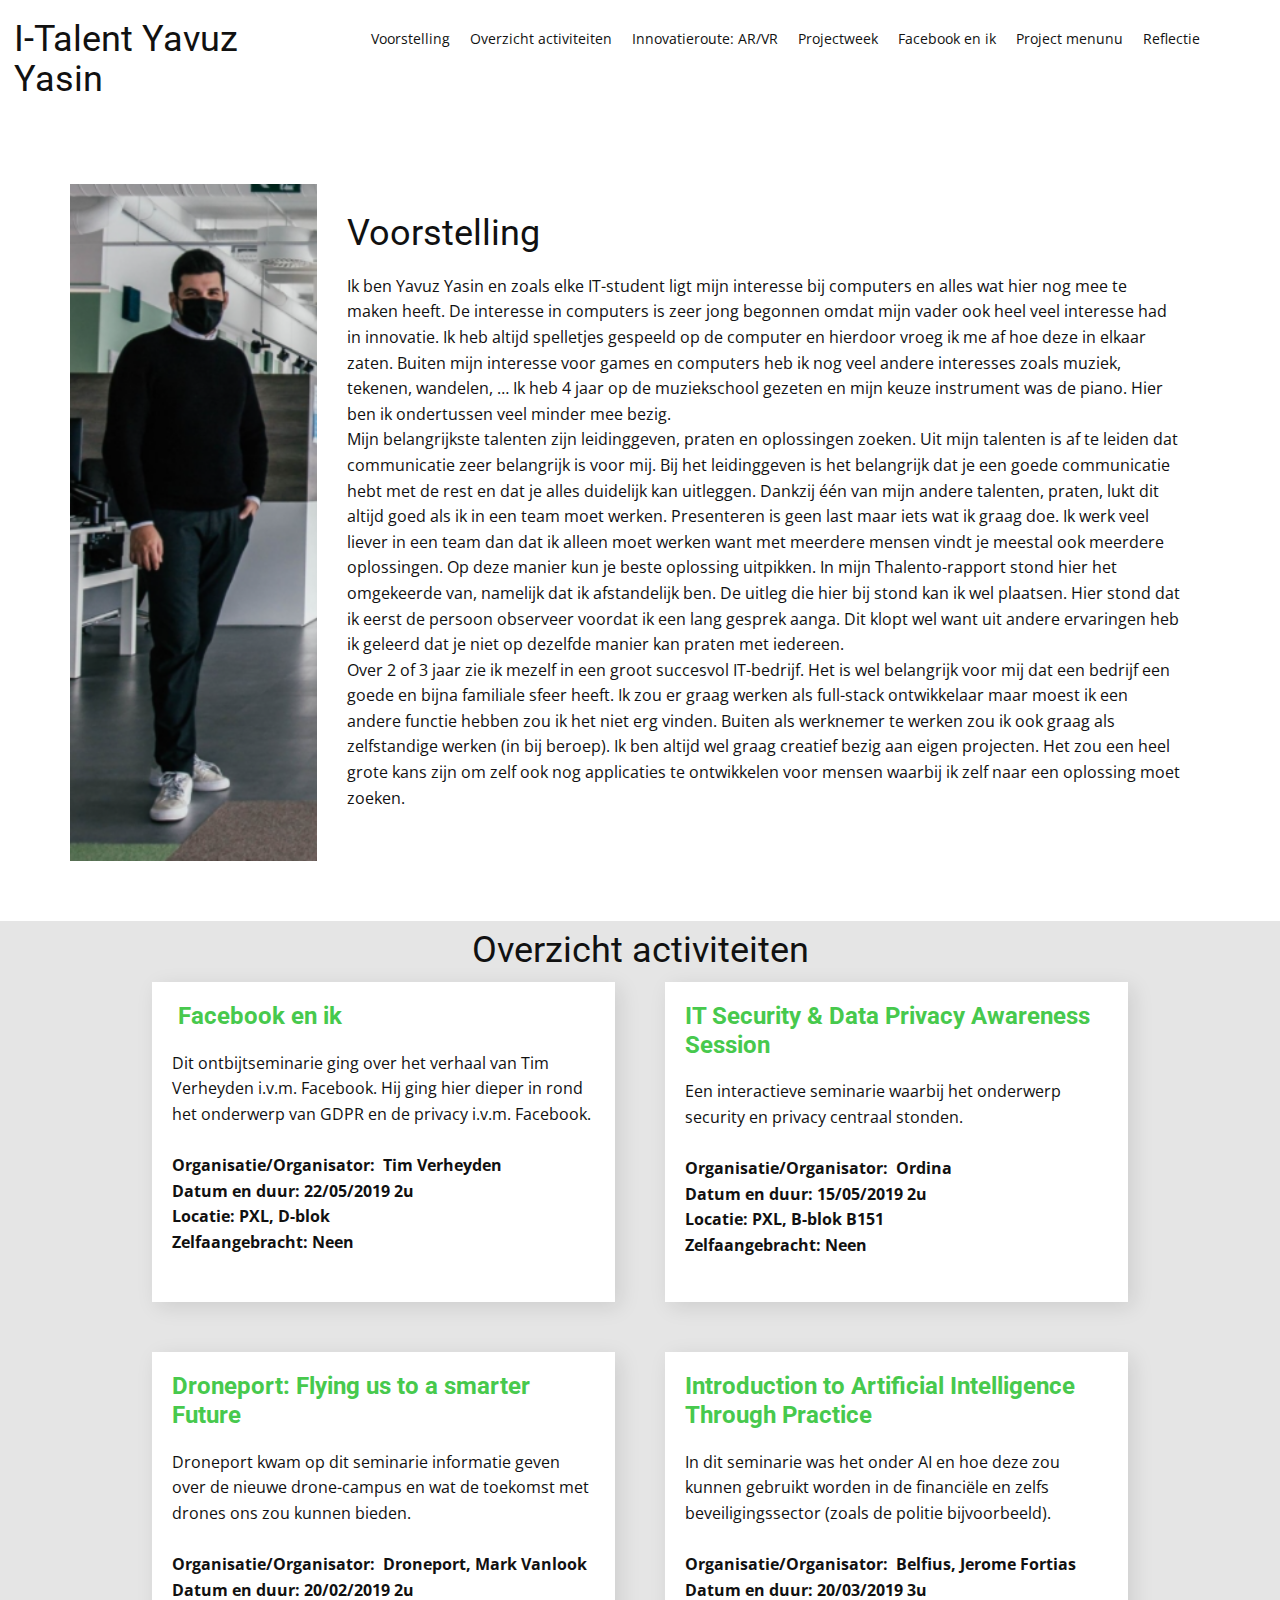
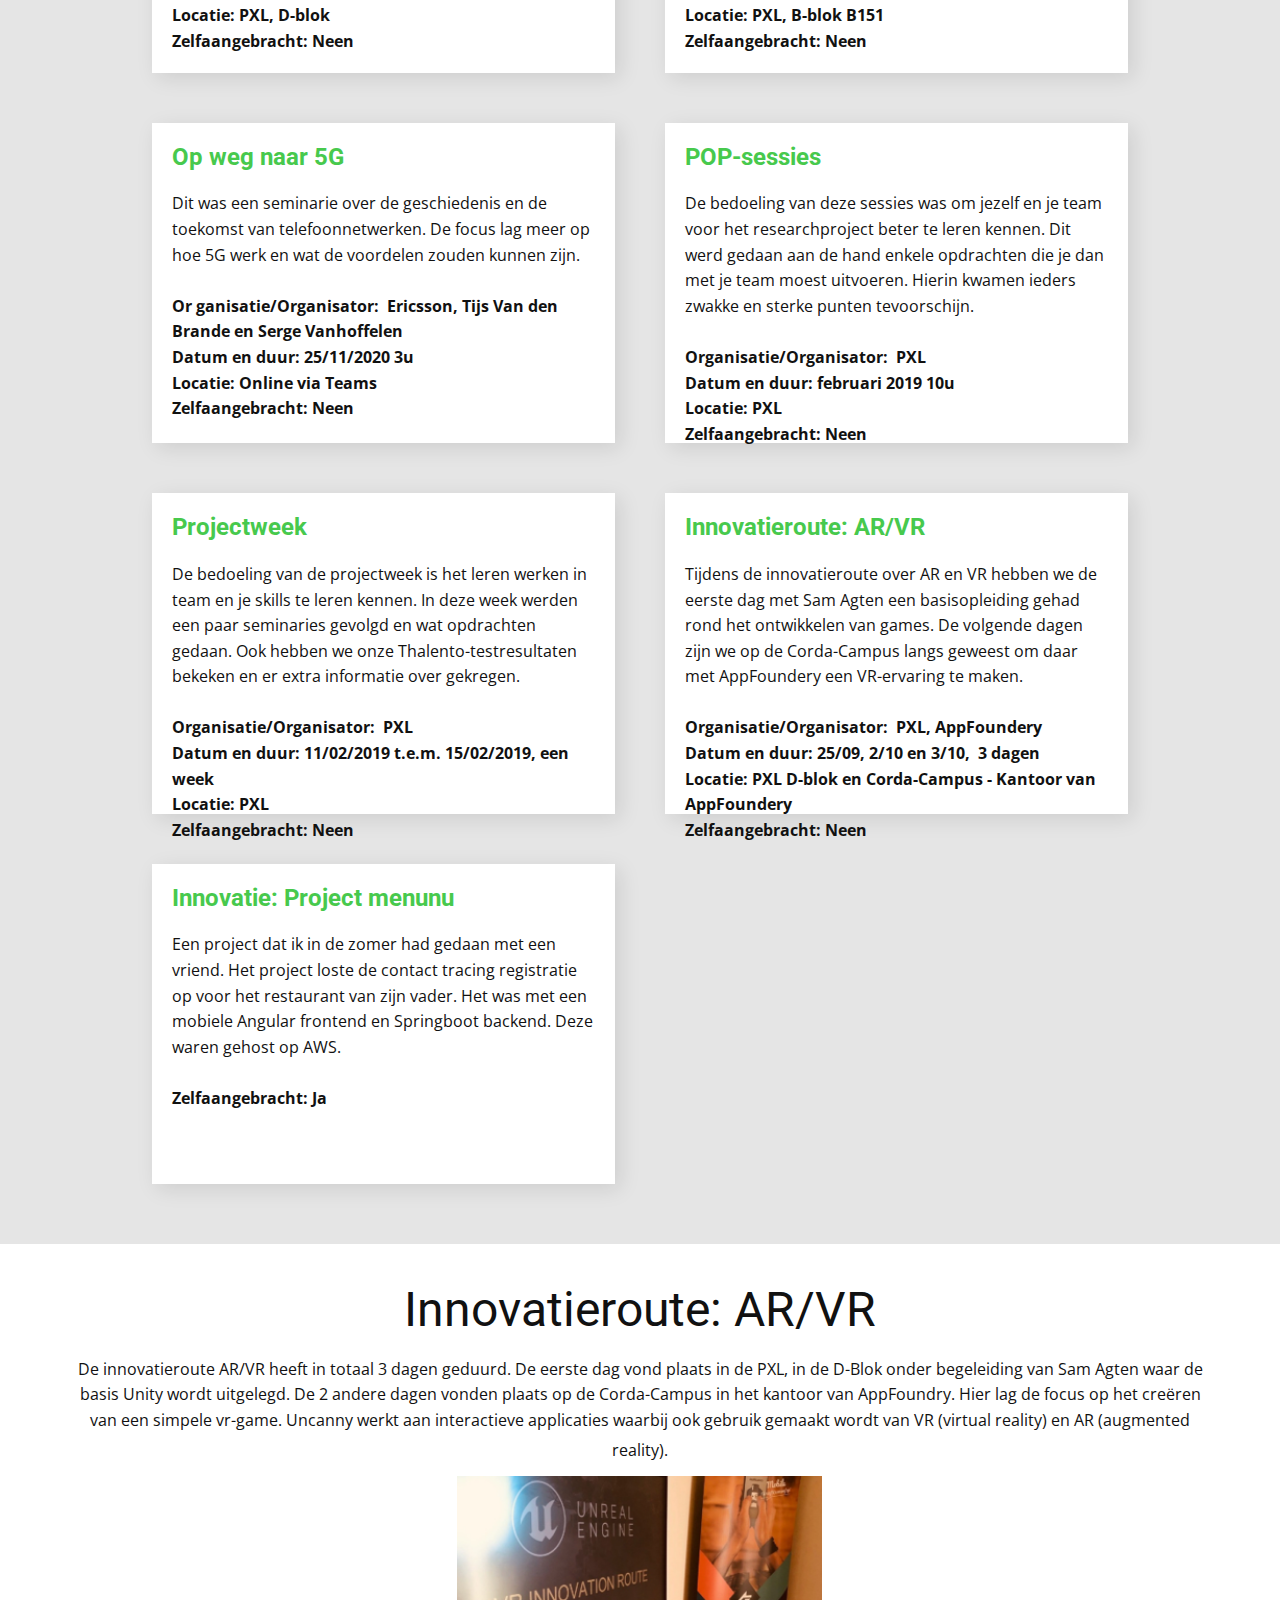
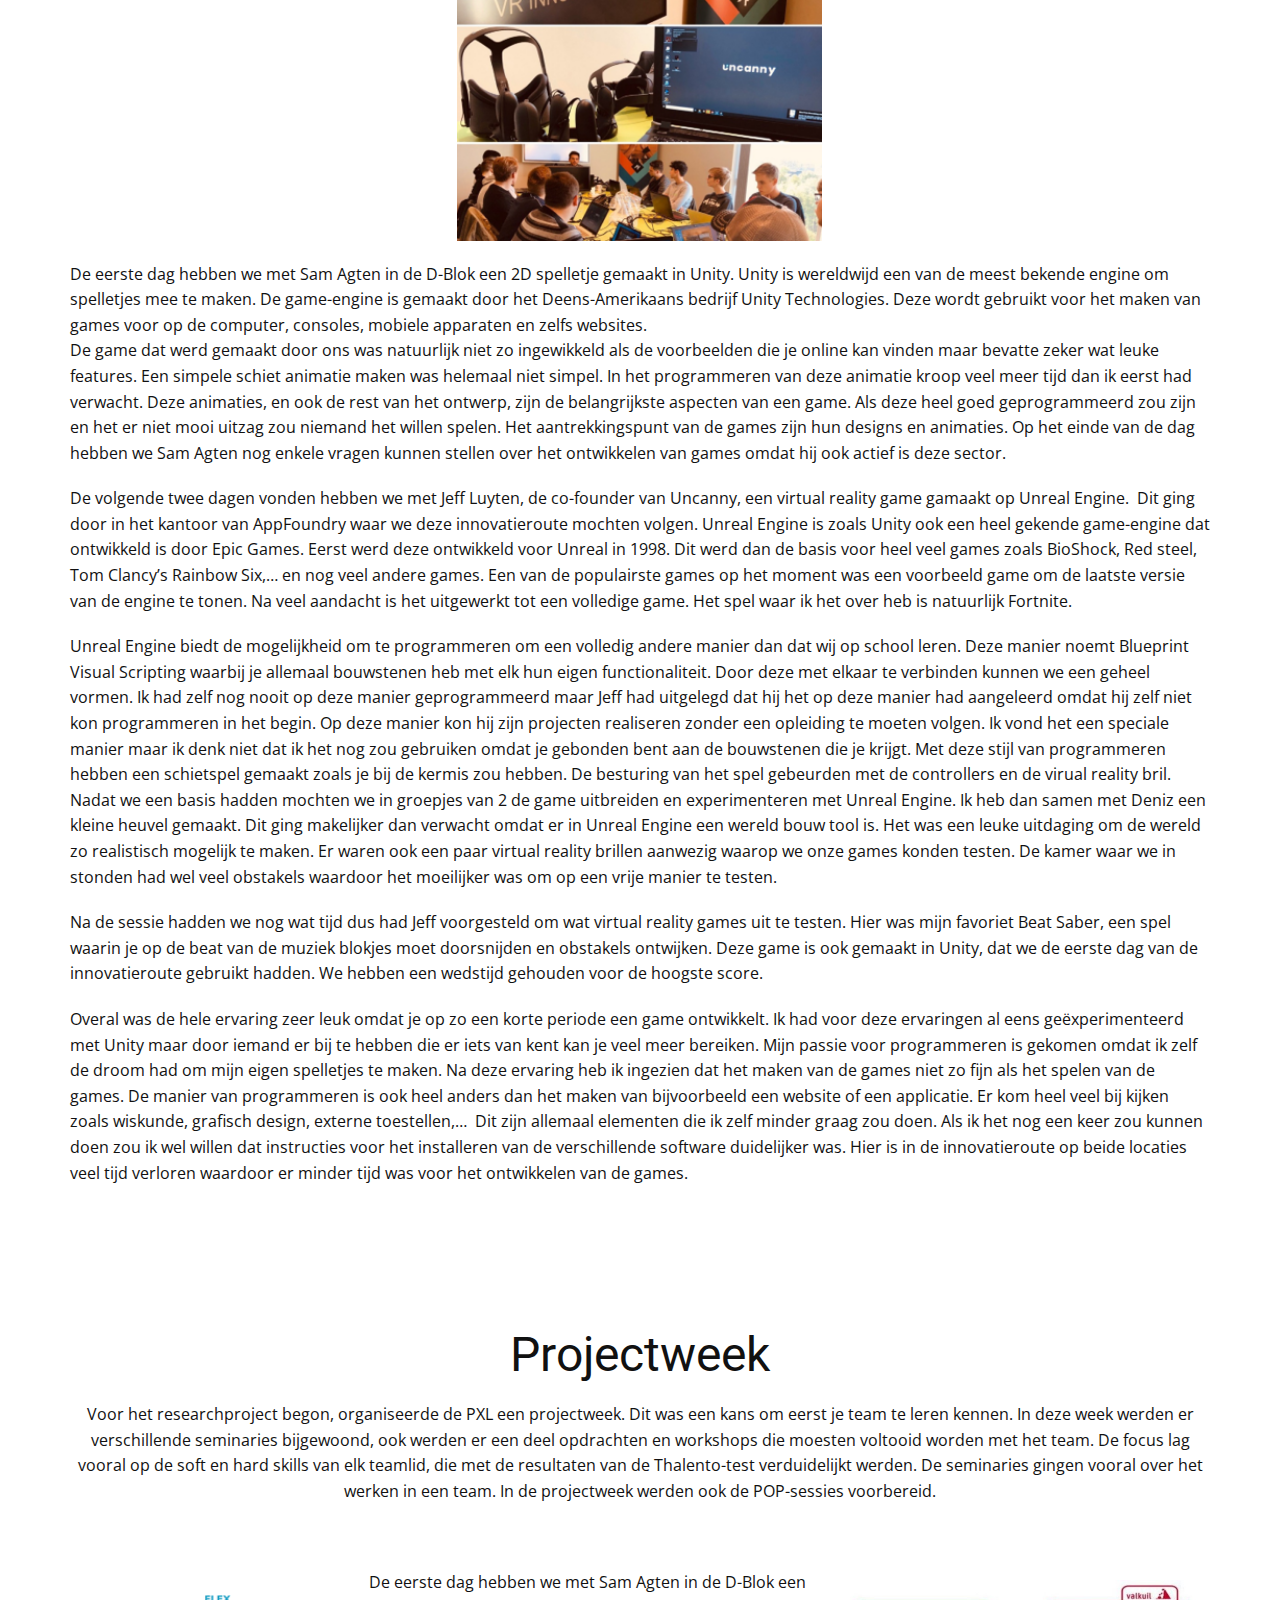
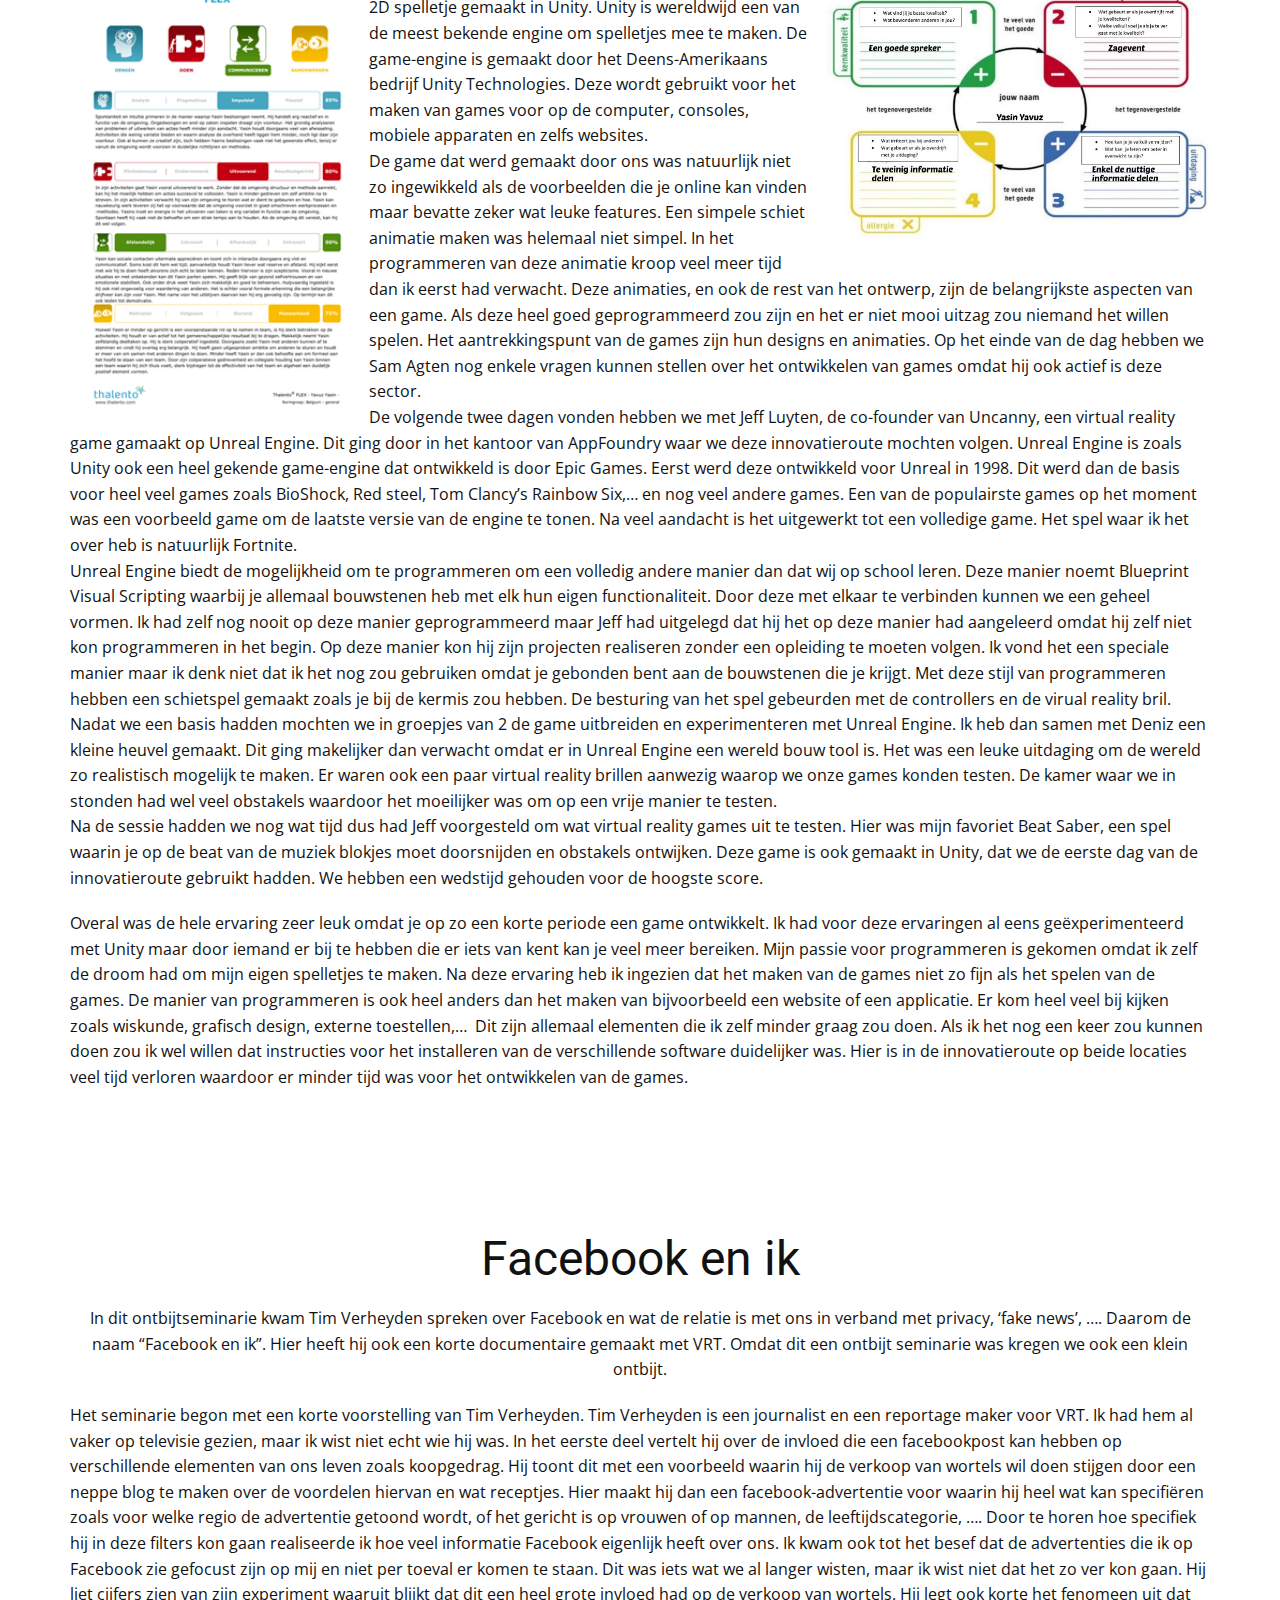
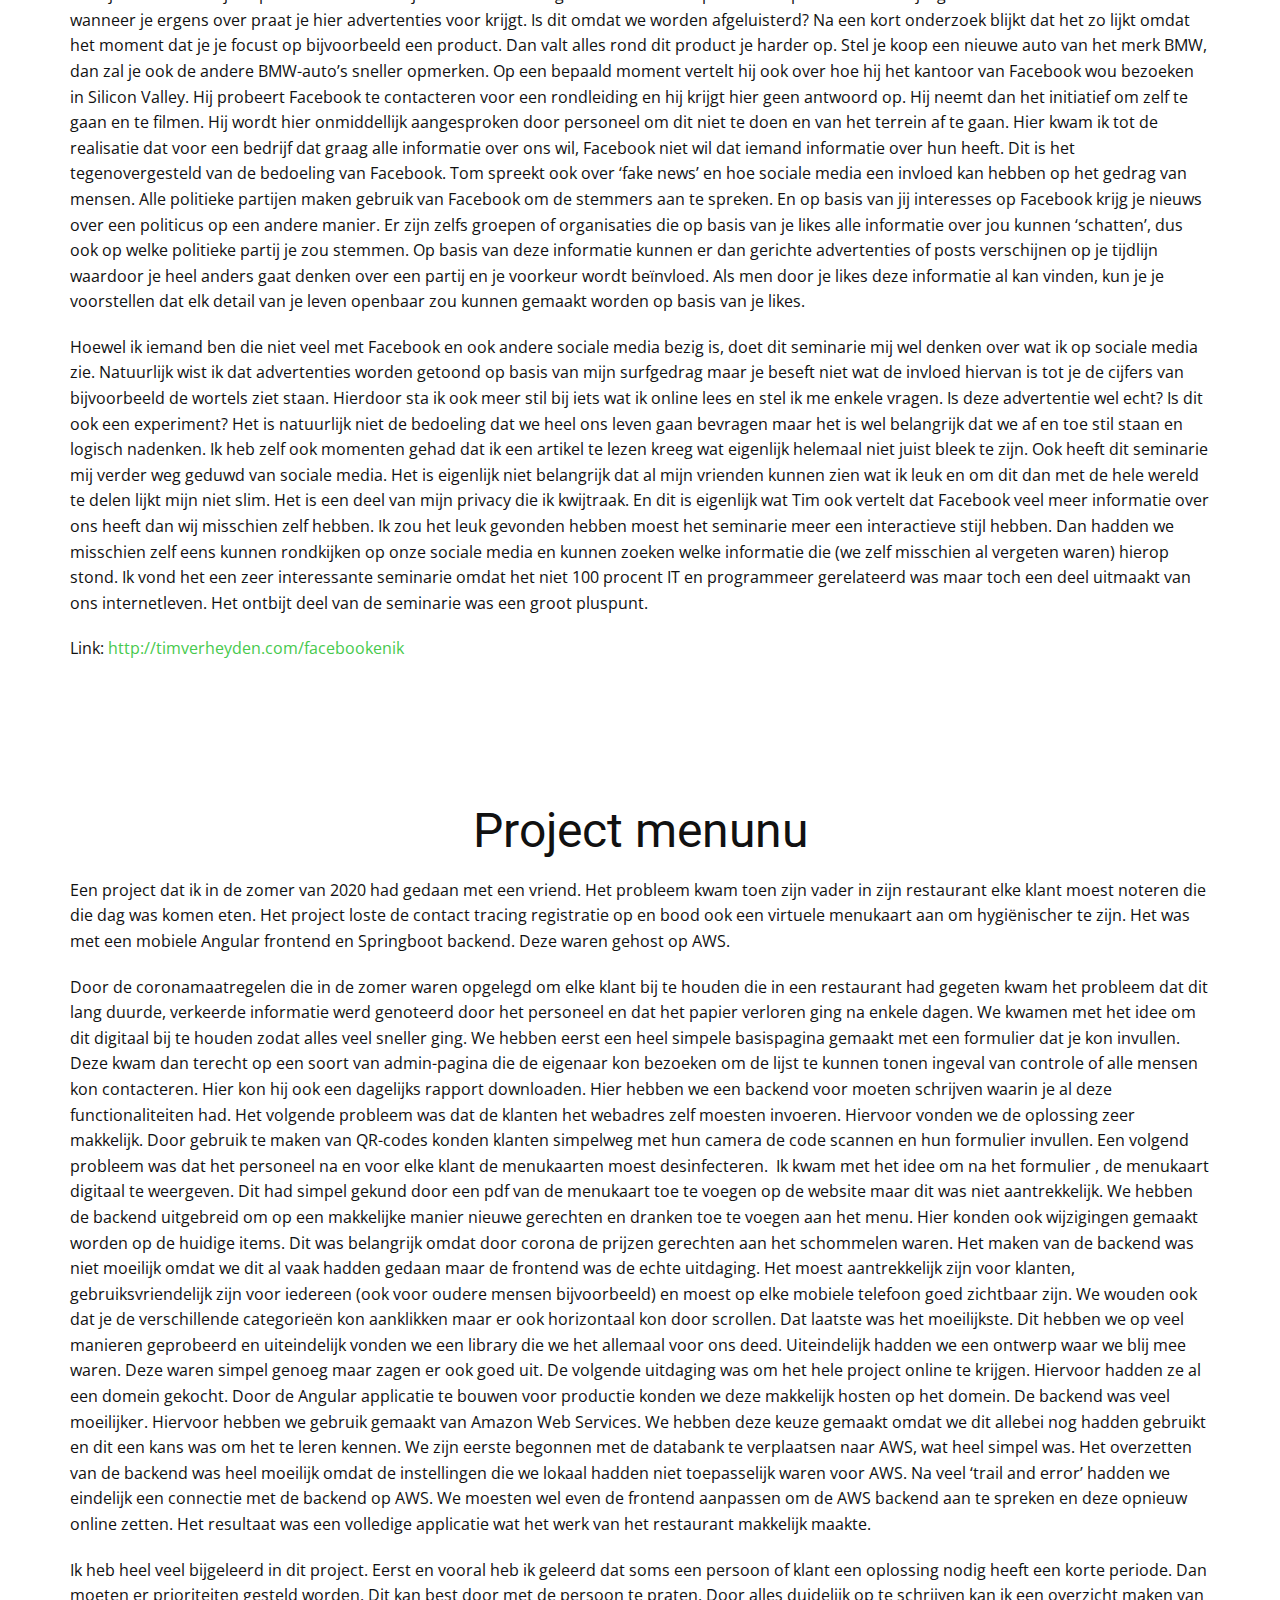
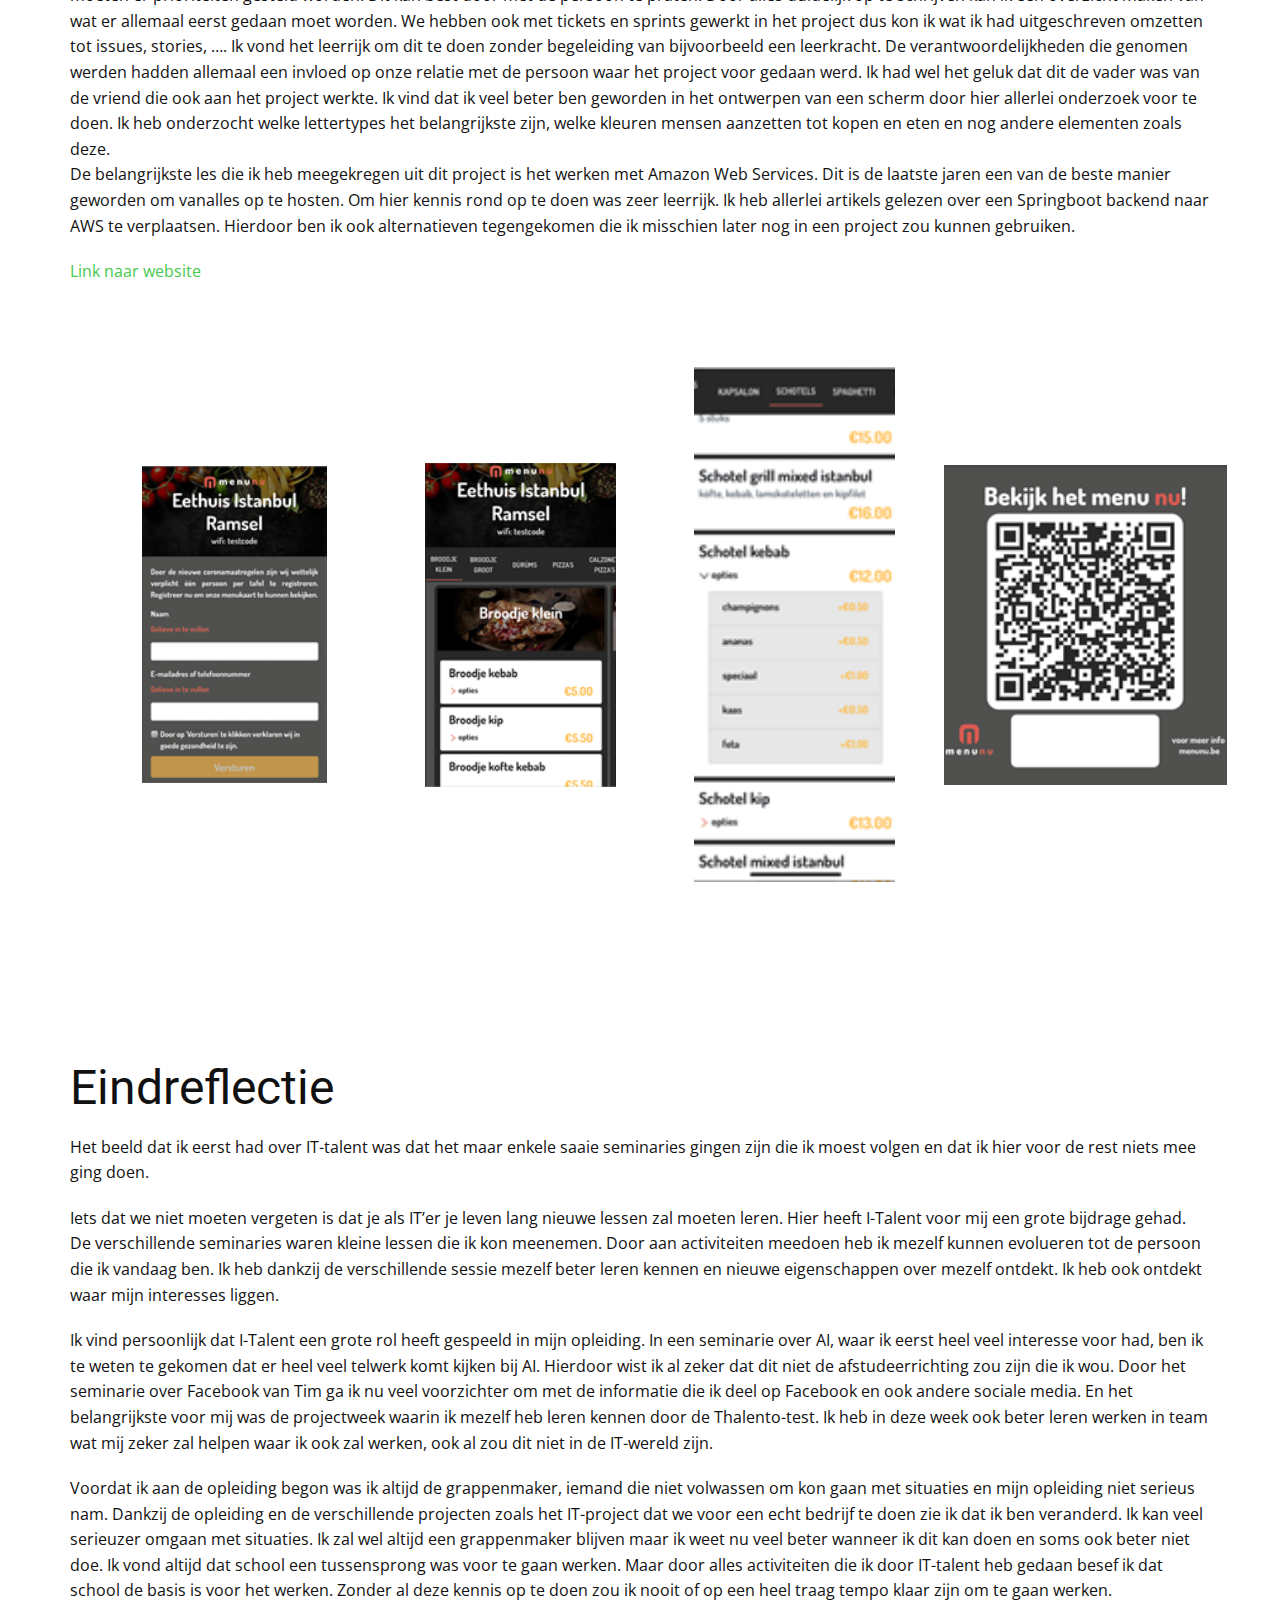
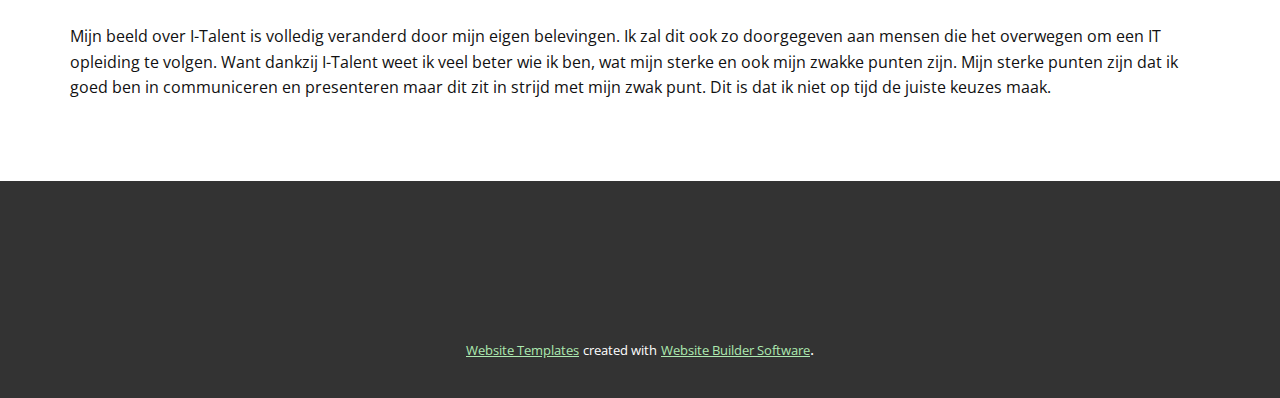
==== Thuis.html @ be305197 "Project transfer" ====
<!DOCTYPE html>
<html style="font-size: 16px;">
  <head>
    <meta name="viewport" content="width=device-width, initial-scale=1.0">
    <meta charset="utf-8">
    <meta name="keywords" content="Voorstelling">
    <meta name="description" content="">
    <meta name="page_type" content="np-template-header-footer-from-plugin">
    <title>Thuis</title>
    <link rel="stylesheet" href="nicepage.css" media="screen">
<link rel="stylesheet" href="Thuis.css" media="screen">
    <script class="u-script" type="text/javascript" src="jquery.js" defer=""></script>
    <script class="u-script" type="text/javascript" src="nicepage.js" defer=""></script>
    <meta name="generator" content="Nicepage 3.13.2, nicepage.com">
    <link id="u-theme-google-font" rel="stylesheet" href="https://fonts.googleapis.com/css?family=Roboto:100,100i,300,300i,400,400i,500,500i,700,700i,900,900i|Open+Sans:300,300i,400,400i,600,600i,700,700i,800,800i">
    
    
    
    
    
    
    
    
    <script type="application/ld+json">{
		"@context": "http://schema.org",
		"@type": "Organization",
		"name": "",
		"url": "index.html"
}</script>
    <meta property="og:title" content="Thuis">
    <meta property="og:type" content="website">
    <meta name="theme-color" content="#47c94d">
    <link rel="canonical" href="index.html">
    <meta property="og:url" content="index.html">
  </head>
  <body class="u-body"><header class="u-clearfix u-header u-header" id="sec-ce6e"><div class="u-clearfix u-sheet u-sheet-1">
        <nav class="u-menu u-menu-dropdown u-offcanvas u-menu-1">
          <div class="menu-collapse" style="font-size: 0.875rem; letter-spacing: 0px;">
            <a class="u-button-style u-custom-left-right-menu-spacing u-custom-padding-bottom u-custom-top-bottom-menu-spacing u-nav-link u-text-active-palette-1-base u-text-hover-palette-2-base" href="#">
              <svg><use xmlns:xlink="http://www.w3.org/1999/xlink" xlink:href="#menu-hamburger"></use></svg>
              <svg version="1.1" xmlns="http://www.w3.org/2000/svg" xmlns:xlink="http://www.w3.org/1999/xlink"><defs><symbol id="menu-hamburger" viewBox="0 0 16 16" style="width: 16px; height: 16px;"><rect y="1" width="16" height="2"></rect><rect y="7" width="16" height="2"></rect><rect y="13" width="16" height="2"></rect>
</symbol>
</defs></svg>
            </a>
          </div>
          <div class="u-custom-menu u-nav-container">
            <ul class="u-nav u-unstyled u-nav-1"><li class="u-nav-item"><a class="u-button-style u-nav-link u-text-active-palette-1-base u-text-hover-palette-2-base" href="Thuis.html#sec-dc05" data-page-id="623211131" style="padding: 10px;">Voorstelling</a>
</li><li class="u-nav-item"><a class="u-button-style u-nav-link u-text-active-palette-1-base u-text-hover-palette-2-base" href="Thuis.html#sec-6ef4" data-page-id="623211131" style="padding: 10px;">Overzicht activiteiten</a>
</li><li class="u-nav-item"><a class="u-button-style u-nav-link u-text-active-palette-1-base u-text-hover-palette-2-base" href="Thuis.html#sec-23d0" data-page-id="623211131" style="padding: 10px;">Innovatieroute: AR/VR</a>
</li><li class="u-nav-item"><a class="u-button-style u-nav-link u-text-active-palette-1-base u-text-hover-palette-2-base" href="Thuis.html#sec-419a" data-page-id="623211131" style="padding: 10px;">Projectweek</a>
</li><li class="u-nav-item"><a class="u-button-style u-nav-link u-text-active-palette-1-base u-text-hover-palette-2-base" href="Thuis.html#sec-eb71" data-page-id="623211131" style="padding: 10px;">Facebook en ik</a>
</li><li class="u-nav-item"><a class="u-button-style u-nav-link u-text-active-palette-1-base u-text-hover-palette-2-base" href="Thuis.html#sec-b708" data-page-id="623211131" style="padding: 10px;">Project menunu</a>
</li><li class="u-nav-item"><a class="u-button-style u-nav-link u-text-active-palette-1-base u-text-hover-palette-2-base" href="Thuis.html#sec-99ff" data-page-id="623211131" style="padding: 10px;">Reflectie</a>
</li></ul>
          </div>
          <div class="u-custom-menu u-nav-container-collapse">
            <div class="u-black u-container-style u-inner-container-layout u-opacity u-opacity-95 u-sidenav">
              <div class="u-sidenav-overflow">
                <div class="u-menu-close"></div>
                <ul class="u-align-center u-nav u-popupmenu-items u-unstyled u-nav-2"><li class="u-nav-item"><a class="u-button-style u-nav-link" href="Thuis.html#sec-dc05" data-page-id="623211131" style="padding: 10px 20px;">Voorstelling</a>
</li><li class="u-nav-item"><a class="u-button-style u-nav-link" href="Thuis.html#sec-6ef4" data-page-id="623211131" style="padding: 10px 20px;">Overzicht activiteiten</a>
</li><li class="u-nav-item"><a class="u-button-style u-nav-link" href="Thuis.html#sec-23d0" data-page-id="623211131" style="padding: 10px 20px;">Innovatieroute: AR/VR</a>
</li><li class="u-nav-item"><a class="u-button-style u-nav-link" href="Thuis.html#sec-419a" data-page-id="623211131" style="padding: 10px 20px;">Projectweek</a>
</li><li class="u-nav-item"><a class="u-button-style u-nav-link" href="Thuis.html#sec-eb71" data-page-id="623211131" style="padding: 10px 20px;">Facebook en ik</a>
</li><li class="u-nav-item"><a class="u-button-style u-nav-link" href="Thuis.html#sec-b708" data-page-id="623211131" style="padding: 10px 20px;">Project menunu</a>
</li><li class="u-nav-item"><a class="u-button-style u-nav-link" href="Thuis.html#sec-99ff" data-page-id="623211131" style="padding: 10px 20px;">Reflectie</a>
</li></ul>
              </div>
            </div>
            <div class="u-black u-menu-overlay u-opacity u-opacity-70"></div>
          </div>
        </nav>
        <h2 class="u-text u-text-1">I-Talent Yavuz Yasin</h2>
      </div></header>
    <section class="u-clearfix u-section-1" id="sec-dc05">
      <div class="u-clearfix u-sheet u-sheet-1">
        <div class="u-clearfix u-expanded-width u-layout-wrap u-layout-wrap-1">
          <div class="u-layout">
            <div class="u-layout-row">
              <div class="u-align-left u-container-style u-image u-layout-cell u-size-13 u-image-1" data-image-width="244" data-image-height="521">
                <div class="u-container-layout u-valign-top u-container-layout-1"></div>
              </div>
              <div class="u-container-style u-layout-cell u-size-47 u-layout-cell-2">
                <div class="u-container-layout u-container-layout-2">
                  <h2 class="u-text u-text-default u-text-1">Voorstelling</h2>
                  <p class="u-text u-text-2">Ik ben Yavuz Yasin en zoals elke IT-student
ligt mijn interesse bij computers en alles wat hier nog mee te maken heeft. De
interesse in computers is zeer jong begonnen omdat mijn vader ook heel veel
interesse had in innovatie. Ik heb altijd spelletjes gespeeld op de computer en
hierdoor vroeg ik me af hoe deze in elkaar zaten. Buiten mijn interesse voor
games en computers heb ik nog veel andere interesses zoals muziek, tekenen,
wandelen, … Ik heb 4 jaar op de muziekschool gezeten en mijn keuze instrument
was de piano. Hier ben ik ondertussen veel minder mee bezig.&nbsp;<br>Mijn belangrijkste talenten zijn
leidinggeven, praten en oplossingen zoeken. Uit mijn talenten is af te leiden
dat communicatie zeer belangrijk is voor mij. Bij het leidinggeven is het
belangrijk dat je een goede communicatie hebt met de rest en dat je alles
duidelijk kan uitleggen. Dankzij één van mijn andere talenten, praten, lukt dit
altijd goed als ik in een team moet werken. Presenteren is geen last maar iets
wat ik graag doe. Ik werk veel liever in een team dan dat ik alleen moet werken
want met meerdere mensen vindt je meestal ook meerdere oplossingen. Op deze
manier kun je beste oplossing uitpikken. In mijn Thalento-rapport stond hier
het omgekeerde van, namelijk dat ik afstandelijk ben. De uitleg die hier bij
stond kan ik wel plaatsen. Hier stond dat ik eerst de persoon observeer voordat
ik een lang gesprek aanga. Dit klopt wel want uit andere ervaringen heb ik
geleerd dat je niet op dezelfde manier kan praten met iedereen.&nbsp;<br>Over 2 of 3 jaar zie ik mezelf in een groot
succesvol IT-bedrijf. Het is wel belangrijk voor mij dat een bedrijf een goede
en bijna familiale sfeer heeft. Ik zou er graag werken als full-stack
ontwikkelaar maar moest ik een andere functie hebben zou ik het niet erg
vinden. Buiten als werknemer te werken zou ik ook graag als zelfstandige werken
(in bij beroep). Ik ben altijd wel graag creatief bezig aan eigen projecten.
Het zou een heel grote kans zijn om zelf ook nog applicaties te ontwikkelen
voor mensen waarbij ik zelf naar een oplossing moet zoeken.
                  </p>
                </div>
              </div>
            </div>
          </div>
        </div>
      </div>
    </section>
    <section class="u-align-center u-clearfix u-grey-10 u-section-2" id="sec-6ef4">
      <div class="u-clearfix u-sheet u-sheet-1">
        <h2 class="u-text u-text-default u-text-1">
          <a name="_Toc70757531" class="u-active-none u-border-none u-btn u-button-link u-button-style u-hover-none u-none u-text-body-color u-btn-1">Overzicht activiteiten</a>
        </h2>
        <div class="u-list u-list-1">
          <div class="u-repeater u-repeater-1">
            <div class="u-align-left u-container-style u-list-item u-repeater-item u-white u-list-item-1">
              <div class="u-container-layout u-similar-container u-container-layout-1">
                <h4 class="u-text u-text-default u-text-2">
                  <a name="_Toc70757532" class="u-active-none u-border-none u-btn u-button-style u-hover-none u-none u-text-palette-1-base u-btn-2">&nbsp;<!--[endif]-->Facebook en ik</a>
                </h4>
                <p class="u-text u-text-3">Dit ontbijtseminarie ging over het verhaal
van Tim Verheyden i.v.m. Facebook. Hij ging hier dieper in rond het onderwerp
van GDPR en de privacy i.v.m. Facebook.&nbsp;<br>
                  <br>
                  <span style="font-weight: 700;">Organisatie/Organisator: &nbsp;Tim Verheyden<br>
                  </span>
                  <span style="font-weight: 700;">Datum en duur: 22/05/2019 2u</span>
                  <br>
                  <span style="font-weight: 700;"> Locatie: PXL, D-blok<br> Zelfaangebracht: Neen
                  </span>
                </p>
              </div>
            </div>
            <div class="u-align-left u-container-style u-list-item u-repeater-item u-video-cover u-white u-list-item-2">
              <div class="u-container-layout u-similar-container u-container-layout-2">
                <h4 class="u-text u-text-default u-text-4">
                  <a name="_Toc70757533" class="u-active-none u-border-none u-btn u-button-style u-hover-none u-none u-text-palette-1-base u-btn-3">IT
Security &amp; Data Privacy Awareness Session</a>
                </h4>
                <p class="u-text u-text-5">Een interactieve seminarie waarbij het
onderwerp security en privacy centraal stonden.<br>
                  <br>
                  <span style="font-weight: 700;">Organisatie/Organisator:&nbsp; Ordina<br> Datum en duur: 15/05/2019 2u<br> Locatie: PXL, B-blok B151 <br> Zelfaangebracht: Neen
                  </span>
                </p>
              </div>
            </div>
            <div class="u-align-left u-container-style u-list-item u-repeater-item u-video-cover u-white u-list-item-3">
              <div class="u-container-layout u-similar-container u-container-layout-3">
                <h4 class="u-text u-text-default u-text-6">
                  <a name="_Toc70757534" class="u-active-none u-border-none u-btn u-button-style u-hover-none u-none u-text-palette-1-base u-btn-4">Droneport:
Flying us to a smarter Future</a>
                </h4>
                <p class="u-text u-text-7">Droneport kwam op dit seminarie
informatie geven over de nieuwe drone-campus en wat de toekomst met drones ons
zou kunnen bieden.<br>
                  <br>
                  <span style="font-weight: 700;">Organisatie/Organisator:&nbsp; Droneport, Mark Vanlook<br> Datum en duur: 20/02/2019 2u<br> Locatie: PXL, D-blok<br> Zelfaangebracht: Neen
                  </span>
                </p>
              </div>
            </div>
            <div class="u-align-left u-container-style u-list-item u-repeater-item u-video-cover u-white u-list-item-4">
              <div class="u-container-layout u-similar-container u-container-layout-4">
                <h4 class="u-text u-text-default u-text-8">
                  <a name="_Toc70757535" class="u-active-none u-border-none u-btn u-button-style u-hover-none u-none u-text-palette-1-base u-btn-5">Introduction
to Artificial Intelligence Through Practice</a>
                </h4>
                <p class="u-text u-text-9">In dit seminarie was het onder
AI en hoe deze zou kunnen gebruikt worden in de financiële en zelfs
beveiligingssector (zoals de politie bijvoorbeeld).<br>
                  <br>
                  <span style="font-weight: 700;">Organisatie/Organisator:&nbsp; Belfius, Jerome Fortias<br> Datum en duur: 20/03/2019 3u<br> Locatie: PXL, B-blok B151 <br> Zelfaangebracht: Neen
                  </span>
                </p>
              </div>
            </div>
            <div class="u-align-left u-container-style u-list-item u-repeater-item u-video-cover u-white u-list-item-5">
              <div class="u-container-layout u-similar-container u-container-layout-5">
                <h4 class="u-text u-text-default u-text-10">
                  <a name="_Toc70757536" class="u-active-none u-border-none u-btn u-button-style u-hover-none u-none u-text-palette-1-base u-btn-6">Op weg naar 5G</a>
                </h4>
                <p class="u-text u-text-11">Dit was een seminarie over de geschiedenis
en de toekomst van telefoonnetwerken. De focus lag meer op hoe 5G werk en wat
de voordelen zouden kunnen zijn.<br>
                  <br>
                  <span style="font-weight: 700;">Or</span>
                  <span style="font-weight: 700;">ganisatie/Organisator:&nbsp; Ericsson, Tijs Van den Brande en Serge
Vanhoffelen<br> Datum en duur: 25/11/2020 3u<br> Locatie: Online via Teams <br> Zelfaangebracht: Neen
                  </span>
                </p>
              </div>
            </div>
            <div class="u-align-left u-container-style u-list-item u-repeater-item u-video-cover u-white u-list-item-6">
              <div class="u-container-layout u-similar-container u-container-layout-6">
                <h4 class="u-text u-text-default u-text-12">
                  <a name="_Toc70757537" class="u-active-none u-border-none u-btn u-button-style u-hover-none u-none u-text-palette-1-base u-btn-7">POP-sessies</a>
                </h4>
                <p class="u-text u-text-13">De bedoeling van deze sessies was om jezelf
en je team voor het researchproject beter te leren kennen. Dit werd gedaan aan
de hand enkele opdrachten die je dan met je team moest uitvoeren. Hierin kwamen
ieders zwakke en sterke punten tevoorschijn.&nbsp;<br>
                  <br>
                  <span style="font-weight: 700;">Organisatie/Organisator:&nbsp; PXL<br> Datum en duur: februari 2019 10u<br> Locatie: PXL <br> Zelfaangebracht: Neen
                  </span>
                </p>
              </div>
            </div>
            <div class="u-align-left u-container-style u-list-item u-repeater-item u-video-cover u-white u-list-item-7">
              <div class="u-container-layout u-similar-container u-container-layout-7">
                <h4 class="u-text u-text-default u-text-14">
                  <a name="_Toc70757538" class="u-active-none u-border-none u-btn u-button-style u-hover-none u-none u-text-palette-1-base u-btn-8">Projectweek</a>
                </h4>
                <p class="u-text u-text-15">De bedoeling van de projectweek is het
leren werken in team en je skills te leren kennen. In deze week werden een paar
seminaries gevolgd en wat opdrachten gedaan. Ook hebben we onze
Thalento-testresultaten bekeken en er extra informatie over gekregen.<br>
                  <br>
                  <span style="font-weight: 700;">Organisatie/Organisator: &nbsp;PXL<br> Datum en duur: 11/02/2019 t.e.m. 15/02/2019, een week<br> Locatie: PXL <br> Zelfaangebracht: Neen
                  </span>
                </p>
              </div>
            </div>
            <div class="u-align-left u-container-style u-list-item u-repeater-item u-video-cover u-white u-list-item-8">
              <div class="u-container-layout u-similar-container u-container-layout-8">
                <h4 class="u-text u-text-default u-text-16">
                  <a name="_Toc70757539" class="u-active-none u-border-none u-btn u-button-style u-hover-none u-none u-text-palette-1-base u-btn-9">Innovatieroute: AR/VR</a>
                </h4>
                <p class="u-text u-text-17">Tijdens de innovatieroute over AR en VR
hebben we de eerste dag met Sam Agten een basisopleiding gehad rond het
ontwikkelen van games. De volgende dagen zijn we op de Corda-Campus langs
geweest om daar met AppFoundery een VR-ervaring te maken.<br>
                  <br>
                  <span style="font-weight: 700;">Organisatie/Organisator:&nbsp; PXL, AppFoundery<br> Datum en duur: 25/09, 2/10 en 3/10,&nbsp; 3
dagen<br> Locatie: PXL D-blok en Corda-Campus - Kantoor van AppFoundery<br> Zelfaangebracht: Neen
                  </span>
                </p>
              </div>
            </div>
            <div class="u-align-left u-container-style u-list-item u-repeater-item u-video-cover u-white u-list-item-9">
              <div class="u-container-layout u-similar-container u-container-layout-9">
                <h4 class="u-text u-text-default u-text-18">
                  <a name="_Toc70757539" class="u-active-none u-border-none u-btn u-button-style u-hover-none u-none u-text-palette-1-base u-btn-10">Innovatie: Project menunu&nbsp;&nbsp;</a>
                </h4>
                <p class="u-text u-text-19">Een project dat ik in de zomer had gedaan
met een vriend. Het project loste de contact tracing registratie op voor het
restaurant van zijn vader. Het was met een mobiele Angular frontend en Springboot
backend. Deze waren gehost op AWS.&nbsp;&nbsp;<br>
                  <span style="font-weight: 700;">
                    <br> Zelfaangebracht: Ja
                  </span>
                </p>
              </div>
            </div>
          </div>
        </div>
      </div>
    </section>
    <section class="u-clearfix u-section-3" id="sec-23d0">
      <div class="u-clearfix u-sheet u-valign-middle u-sheet-1">
        <div class="fr-view u-align-left u-clearfix u-rich-text u-text u-text-1">
          <h1 style="text-align: center;">Innovatieroute: AR/VR</h1>
          <p style="text-align: center;">De innovatieroute AR/VR heeft in totaal 3 dagen geduurd. De eerste dag vond plaats in de PXL, in de D-Blok onder begeleiding van Sam Agten waar de basis Unity wordt uitgelegd. De 2 andere dagen vonden plaats op de Corda-Campus in het kantoor van AppFoundry. Hier lag de focus op het creëren van een simpele vr-game. Uncanny werkt aan interactieve applicaties waarbij ook gebruik gemaakt wordt van VR (virtual reality) en AR (augmented reality).<span style="line-height: 2.0;">
              <img src="images/wdwdwdwdw.PNG" align="center" style="width: 366px;" class="fr-dib fr-fic" width="351">
            </span>
          </p>
          <p>De eerste dag hebben we met Sam Agten in de D-Blok een 2D spelletje gemaakt in Unity. Unity is wereldwijd een van de meest bekende engine om spelletjes mee te maken. De game-engine is gemaakt door het Deens-Amerikaans bedrijf Unity Technologies. Deze wordt gebruikt voor het maken van games voor op de computer, consoles, mobiele apparaten en zelfs websites.<br>De game dat werd gemaakt door ons was natuurlijk niet zo ingewikkeld als de voorbeelden die je online kan vinden maar bevatte zeker wat leuke features. Een simpele schiet animatie maken was helemaal niet simpel. In het programmeren van deze animatie kroop veel meer tijd dan ik eerst had verwacht. Deze animaties, en ook de rest van het ontwerp, zijn de belangrijkste aspecten van een game. Als deze heel goed geprogrammeerd zou zijn en het er niet mooi uitzag zou niemand het willen spelen. Het aantrekkingspunt van de games zijn hun designs en animaties. Op het einde van de dag hebben we Sam Agten nog enkele vragen kunnen stellen over het ontwikkelen van games omdat hij ook actief is deze sector.
          </p>
          <p>De volgende twee dagen vonden hebben we met Jeff Luyten, de co-founder van Uncanny, een virtual reality game gamaakt op Unreal Engine. &nbsp;Dit ging door in het kantoor van AppFoundry waar we deze innovatieroute mochten volgen. Unreal Engine is zoals Unity ook een heel gekende game-engine dat ontwikkeld is door Epic Games. Eerst werd deze ontwikkeld voor Unreal in 1998. Dit werd dan de basis voor heel veel games zoals BioShock, Red steel, Tom Clancy’s Rainbow Six,… en nog veel andere games. Een van de populairste games op het moment was een voorbeeld game om de laatste versie van de engine te tonen. Na veel aandacht is het uitgewerkt tot een volledige game. Het spel waar ik het over heb is natuurlijk Fortnite.</p>
          <p>Unreal Engine biedt de mogelijkheid om te programmeren om een volledig andere manier dan dat wij op school leren. Deze manier noemt Blueprint Visual Scripting waarbij je allemaal bouwstenen heb met elk hun eigen functionaliteit. Door deze met elkaar te verbinden kunnen we een geheel vormen. Ik had zelf nog nooit op deze manier geprogrammeerd maar Jeff had uitgelegd dat hij het op deze manier had aangeleerd omdat hij zelf niet kon programmeren in het begin. Op deze manier kon hij zijn projecten realiseren zonder een opleiding te moeten volgen. Ik vond het een speciale manier maar ik denk niet dat ik het nog zou gebruiken omdat je gebonden bent aan de bouwstenen die je krijgt. Met deze stijl van programmeren hebben een schietspel gemaakt zoals je bij de kermis zou hebben. De besturing van het spel gebeurden met de controllers en de virual reality bril. Nadat we een basis hadden mochten we in groepjes van 2 de game uitbreiden en experimenteren met Unreal Engine. Ik heb dan samen met Deniz een kleine heuvel gemaakt. Dit ging makelijker dan verwacht omdat er in Unreal Engine een wereld bouw tool is. Het was een leuke uitdaging om de wereld zo realistisch mogelijk te maken. Er waren ook een paar virtual reality brillen aanwezig waarop we onze games konden testen. De kamer waar we in stonden had wel veel obstakels waardoor het moeilijker was om op een vrije manier te testen.</p>
          <p>Na de sessie hadden we nog wat tijd dus had Jeff voorgesteld om wat virtual reality games uit te testen. Hier was mijn favoriet Beat Saber, een spel waarin je op de beat van de muziek blokjes moet doorsnijden en obstakels ontwijken. Deze game is ook gemaakt in Unity, dat we de eerste dag van de innovatieroute gebruikt hadden. We hebben een wedstijd gehouden voor de hoogste score.</p>
          <p>Overal was de hele ervaring zeer leuk omdat je op zo een korte periode een game ontwikkelt. Ik had voor deze ervaringen al eens geëxperimenteerd met Unity maar door iemand er bij te hebben die er iets van kent kan je veel meer bereiken. Mijn passie voor programmeren is gekomen omdat ik zelf de droom had om mijn eigen spelletjes te maken. Na deze ervaring heb ik ingezien dat het maken van de games niet zo fijn als het spelen van de games. De manier van programmeren is ook heel anders dan het maken van bijvoorbeeld een website of een applicatie. Er kom heel veel bij kijken zoals wiskunde, grafisch design, externe toestellen,… &nbsp;Dit zijn allemaal elementen die ik zelf minder graag zou doen. Als ik het nog een keer zou kunnen doen zou ik wel willen dat instructies voor het installeren van de verschillende software duidelijker was. Hier is in de innovatieroute op beide locaties veel tijd verloren waardoor er minder tijd was voor het ontwikkelen van de games.</p>
          <p style="text-align: center;">
            <span style="line-height: 2.0;">&nbsp;</span>
          </p>
        </div>
      </div>
    </section>
    <section class="u-clearfix u-section-4" id="sec-419a">
      <div class="u-clearfix u-sheet u-valign-middle u-sheet-1">
        <div class="fr-view u-align-left u-clearfix u-rich-text u-text u-text-1">
          <h1 style="text-align: center;">Projectweek</h1>
          <p style="text-align: center;">Voor het researchproject begon, organiseerde de PXL een projectweek. Dit was een kans om eerst je team te leren kennen. In deze week werden er verschillende seminaries bijgewoond, ook werden er een deel opdrachten en workshops die moesten voltooid worden met het team. De focus lag vooral op de soft en hard skills van elk teamlid, die met de resultaten van de Thalento-test verduidelijkt werden. De seminaries gingen vooral over het werken in een team. In de projectweek werden ook de POP-sessies voorbereid.</p>
          <p style="text-align: center;">
            <br>
          </p>
          <p style="text-align: center;">
            <span style="line-height: 2.0;">
              <img src="images/2.png" style="width: 284px;" class="fr-dii fr-fic fr-fil">
              <img src="images/3.jpeg" style="width: 384px;" class="fr-dii fr-fic fr-fir">
            </span>
          </p>
          <p>De eerste dag hebben we met Sam Agten in de D-Blok een 2D spelletje gemaakt in Unity. Unity is wereldwijd een van de meest bekende engine om spelletjes mee te maken. De game-engine is gemaakt door het Deens-Amerikaans bedrijf Unity Technologies. Deze wordt gebruikt voor het maken van games voor op de computer, consoles, mobiele apparaten en zelfs websites.<br>De game dat werd gemaakt door ons was natuurlijk niet zo ingewikkeld als de voorbeelden die je online kan vinden maar bevatte zeker wat leuke features. Een simpele schiet animatie maken was helemaal niet simpel. In het programmeren van deze animatie kroop veel meer tijd dan ik eerst had verwacht. Deze animaties, en ook de rest van het ontwerp, zijn de belangrijkste aspecten van een game. Als deze heel goed geprogrammeerd zou zijn en het er niet mooi uitzag zou niemand het willen spelen. Het aantrekkingspunt van de games zijn hun designs en animaties. Op het einde van de dag hebben we Sam Agten nog enkele vragen kunnen stellen over het ontwikkelen van games omdat hij ook actief is deze sector.<br>De volgende twee dagen vonden hebben we met Jeff Luyten, de co-founder van Uncanny, een virtual reality game gamaakt op Unreal Engine. Dit ging door in het kantoor van AppFoundry waar we deze innovatieroute mochten volgen. Unreal Engine is zoals Unity ook een heel gekende game-engine dat ontwikkeld is door Epic Games. Eerst werd deze ontwikkeld voor Unreal in 1998. Dit werd dan de basis voor heel veel games zoals BioShock, Red steel, Tom Clancy’s Rainbow Six,… en nog veel andere games. Een van de populairste games op het moment was een voorbeeld game om de laatste versie van de engine te tonen. Na veel aandacht is het uitgewerkt tot een volledige game. Het spel waar ik het over heb is natuurlijk Fortnite.<br>Unreal Engine biedt de mogelijkheid om te programmeren om een volledig andere manier dan dat wij op school leren. Deze manier noemt Blueprint Visual Scripting waarbij je allemaal bouwstenen heb met elk hun eigen functionaliteit. Door deze met elkaar te verbinden kunnen we een geheel vormen. Ik had zelf nog nooit op deze manier geprogrammeerd maar Jeff had uitgelegd dat hij het op deze manier had aangeleerd omdat hij zelf niet kon programmeren in het begin. Op deze manier kon hij zijn projecten realiseren zonder een opleiding te moeten volgen. Ik vond het een speciale manier maar ik denk niet dat ik het nog zou gebruiken omdat je gebonden bent aan de bouwstenen die je krijgt. Met deze stijl van programmeren hebben een schietspel gemaakt zoals je bij de kermis zou hebben. De besturing van het spel gebeurden met de controllers en de virual reality bril. Nadat we een basis hadden mochten we in groepjes van 2 de game uitbreiden en experimenteren met Unreal Engine. Ik heb dan samen met Deniz een kleine heuvel gemaakt. Dit ging makelijker dan verwacht omdat er in Unreal Engine een wereld bouw tool is. Het was een leuke uitdaging om de wereld zo realistisch mogelijk te maken. Er waren ook een paar virtual reality brillen aanwezig waarop we onze games konden testen. De kamer waar we in stonden had wel veel obstakels waardoor het moeilijker was om op een vrije manier te testen.<br>Na de sessie hadden we nog wat tijd dus had Jeff voorgesteld om wat virtual reality games uit te testen. Hier was mijn favoriet Beat Saber, een spel waarin je op de beat van de muziek blokjes moet doorsnijden en obstakels ontwijken. Deze game is ook gemaakt in Unity, dat we de eerste dag van de innovatieroute gebruikt hadden. We hebben een wedstijd gehouden voor de hoogste score.
          </p>
          <p>Overal was de hele ervaring zeer leuk omdat je op zo een korte periode een game ontwikkelt. Ik had voor deze ervaringen al eens geëxperimenteerd met Unity maar door iemand er bij te hebben die er iets van kent kan je veel meer bereiken. Mijn passie voor programmeren is gekomen omdat ik zelf de droom had om mijn eigen spelletjes te maken. Na deze ervaring heb ik ingezien dat het maken van de games niet zo fijn als het spelen van de games. De manier van programmeren is ook heel anders dan het maken van bijvoorbeeld een website of een applicatie. Er kom heel veel bij kijken zoals wiskunde, grafisch design, externe toestellen,… &nbsp;Dit zijn allemaal elementen die ik zelf minder graag zou doen. Als ik het nog een keer zou kunnen doen zou ik wel willen dat instructies voor het installeren van de verschillende software duidelijker was. Hier is in de innovatieroute op beide locaties veel tijd verloren waardoor er minder tijd was voor het ontwikkelen van de games.</p>
          <p style="text-align: center;">
            <span style="line-height: 2.0;">&nbsp;</span>
          </p>
        </div>
      </div>
    </section>
    <section class="u-clearfix u-section-5" id="sec-eb71">
      <div class="u-clearfix u-sheet u-valign-middle u-sheet-1">
        <div class="fr-view u-align-left u-clearfix u-rich-text u-text u-text-1">
          <h1 style="text-align: center;">Facebook en ik</h1>
          <p style="text-align: center;">In dit ontbijtseminarie kwam Tim Verheyden spreken over Facebook en wat de relatie is met ons in verband met privacy, ‘fake news’, …. Daarom de naam “Facebook en ik”. Hier heeft hij ook een korte documentaire gemaakt met VRT. Omdat dit een ontbijt seminarie was kregen we ook een klein ontbijt.</p>
          <p>Het seminarie begon met een korte voorstelling van Tim Verheyden. Tim Verheyden is een journalist en een reportage maker voor VRT. Ik had hem al vaker op televisie gezien, maar ik wist niet echt wie hij was. In het eerste deel vertelt hij over de invloed die een facebookpost kan hebben op verschillende elementen van ons leven zoals koopgedrag. Hij toont dit met een voorbeeld waarin hij de verkoop van wortels wil doen stijgen door een neppe blog te maken over de voordelen hiervan en wat receptjes. Hier maakt hij dan een facebook-advertentie voor waarin hij heel wat kan specifiëren zoals voor welke regio de advertentie getoond wordt, of het gericht is op vrouwen of op mannen, de leeftijdscategorie, …. Door te horen hoe specifiek hij in deze filters kon gaan realiseerde ik hoe veel informatie Facebook eigenlijk heeft over ons. Ik kwam ook tot het besef dat de advertenties die ik op Facebook zie gefocust zijn op mij en niet per toeval er komen te staan. Dit was iets wat we al langer wisten, maar ik wist niet dat het zo ver kon gaan. Hij liet cijfers zien van zijn experiment waaruit blijkt dat dit een heel grote invloed had op de verkoop van wortels. Hij legt ook korte het fenomeen uit dat wanneer je ergens over praat je hier advertenties voor krijgt. Is dit omdat we worden afgeluisterd? Na een kort onderzoek blijkt dat het zo lijkt omdat het moment dat je je focust op bijvoorbeeld een product. Dan valt alles rond dit product je harder op. Stel je koop een nieuwe auto van het merk BMW, dan zal je ook de andere BMW-auto’s sneller opmerken. Op een bepaald moment vertelt hij ook over hoe hij het kantoor van Facebook wou bezoeken in Silicon Valley. Hij probeert Facebook te contacteren voor een rondleiding en hij krijgt hier geen antwoord op. Hij neemt dan het initiatief om zelf te gaan en te filmen. Hij wordt hier onmiddellijk aangesproken door personeel om dit niet te doen en van het terrein af te gaan. Hier kwam ik tot de realisatie dat voor een bedrijf dat graag alle informatie over ons wil, Facebook niet wil dat iemand informatie over hun heeft. Dit is het tegenovergesteld van de bedoeling van Facebook. Tom spreekt ook over ‘fake news’ en hoe sociale media een invloed kan hebben op het gedrag van mensen. Alle politieke partijen maken gebruik van Facebook om de stemmers aan te spreken. En op basis van jij interesses op Facebook krijg je nieuws over een politicus op een andere manier. Er zijn zelfs groepen of organisaties die op basis van je likes alle informatie over jou kunnen ‘schatten’, dus ook op welke politieke partij je zou stemmen. Op basis van deze informatie kunnen er dan gerichte advertenties of posts verschijnen op je tijdlijn waardoor je heel anders gaat denken over een partij en je voorkeur wordt beïnvloed. Als men door je likes deze informatie al kan vinden, kun je je voorstellen dat elk detail van je leven openbaar zou kunnen gemaakt worden op basis van je likes.</p>
          <p>Hoewel ik iemand ben die niet veel met Facebook en ook andere sociale media bezig is, doet dit seminarie mij wel denken over wat ik op sociale media zie. Natuurlijk wist ik dat advertenties worden getoond op basis van mijn surfgedrag maar je beseft niet wat de invloed hiervan is tot je de cijfers van bijvoorbeeld de wortels ziet staan. Hierdoor sta ik ook meer stil bij iets wat ik online lees en stel ik me enkele vragen. Is deze advertentie wel echt? Is dit ook een experiment? Het is natuurlijk niet de bedoeling dat we heel ons leven gaan bevragen maar het is wel belangrijk dat we af en toe stil staan en logisch nadenken. Ik heb zelf ook momenten gehad dat ik een artikel te lezen kreeg wat eigenlijk helemaal niet juist bleek te zijn. Ook heeft dit seminarie mij verder weg geduwd van sociale media. Het is eigenlijk niet belangrijk dat al mijn vrienden kunnen zien wat ik leuk en om dit dan met de hele wereld te delen lijkt mijn niet slim. Het is een deel van mijn privacy die ik kwijtraak. En dit is eigenlijk wat Tim ook vertelt dat Facebook veel meer informatie over ons heeft dan wij misschien zelf hebben. Ik zou het leuk gevonden hebben moest het seminarie meer een interactieve stijl hebben. Dan hadden we misschien zelf eens kunnen rondkijken op onze sociale media en kunnen zoeken welke informatie die (we zelf misschien al vergeten waren) hierop stond. Ik vond het een zeer interessante seminarie omdat het niet 100 procent IT en programmeer gerelateerd was maar toch een deel uitmaakt van ons internetleven. Het ontbijt deel van de seminarie was een groot pluspunt.</p>
          <p>Link: <a class="u-active-none u-border-none u-btn u-button-style u-hover-none u-none u-text-palette-1-base u-btn-1" href="http://timverheyden.com/facebookenik">http://timverheyden.com/facebookenik</a>
          </p>
          <p style="text-align: center;">
            <span style="line-height: 2.0;">&nbsp;</span>
          </p>
        </div>
      </div>
    </section>
    <section class="u-clearfix u-section-6" id="sec-b708">
      <div class="u-clearfix u-sheet u-sheet-1">
        <div class="fr-view u-align-left u-clearfix u-rich-text u-text u-text-1">
          <h1 style="text-align: center;">Project menunu</h1>
          <p>Een project dat ik in de zomer van 2020 had gedaan met een vriend. Het probleem kwam toen zijn vader in zijn restaurant elke klant moest noteren die die dag was komen eten. Het project loste de contact tracing registratie op en bood ook een virtuele menukaart aan om hygiënischer te zijn. Het was met een mobiele Angular frontend en Springboot backend. Deze waren gehost op AWS.</p>
          <p>Door de coronamaatregelen die in de zomer waren opgelegd om elke klant bij te houden die in een restaurant had gegeten kwam het probleem dat dit lang duurde, verkeerde informatie werd genoteerd door het personeel en dat het papier verloren ging na enkele dagen. We kwamen met het idee om dit digitaal bij te houden zodat alles veel sneller ging. We hebben eerst een heel simpele basispagina gemaakt met een formulier dat je kon invullen. Deze kwam dan terecht op een soort van admin-pagina die de eigenaar kon bezoeken om de lijst te kunnen tonen ingeval van controle of alle mensen kon contacteren. Hier kon hij ook een dagelijks rapport downloaden. Hier hebben we een backend voor moeten schrijven waarin je al deze functionaliteiten had. Het volgende probleem was dat de klanten het webadres zelf moesten invoeren. Hiervoor vonden we de oplossing zeer makkelijk. Door gebruik te maken van QR-codes konden klanten simpelweg met hun camera de code scannen en hun formulier invullen. Een volgend probleem was dat het personeel na en voor elke klant de menukaarten moest desinfecteren. &nbsp;Ik kwam met het idee om na het formulier , de menukaart digitaal te weergeven. Dit had simpel gekund door een pdf van de menukaart toe te voegen op de website maar dit was niet aantrekkelijk. We hebben de backend uitgebreid om op een makkelijke manier nieuwe gerechten en dranken toe te voegen aan het menu. Hier konden ook wijzigingen gemaakt worden op de huidige items. Dit was belangrijk omdat door corona de prijzen gerechten aan het schommelen waren. Het maken van de backend was niet moeilijk omdat we dit al vaak hadden gedaan maar de frontend was de echte uitdaging. Het moest aantrekkelijk zijn voor klanten, gebruiksvriendelijk zijn voor iedereen (ook voor oudere mensen bijvoorbeeld) en moest op elke mobiele telefoon goed zichtbaar zijn. We wouden ook dat je de verschillende categorieën kon aanklikken maar er ook horizontaal kon door scrollen. Dat laatste was het moeilijkste. Dit hebben we op veel manieren geprobeerd en uiteindelijk vonden we een library die we het allemaal voor ons deed. Uiteindelijk hadden we een ontwerp waar we blij mee waren. Deze waren simpel genoeg maar zagen er ook goed uit. De volgende uitdaging was om het hele project online te krijgen. Hiervoor hadden ze al een domein gekocht. Door de Angular applicatie te bouwen voor productie konden we deze makkelijk hosten op het domein. De backend was veel moeilijker. Hiervoor hebben we gebruik gemaakt van Amazon Web Services. We hebben deze keuze gemaakt omdat we dit allebei nog hadden gebruikt en dit een kans was om het te leren kennen. We zijn eerste begonnen met de databank te verplaatsen naar AWS, wat heel simpel was. Het overzetten van de backend was heel moeilijk omdat de instellingen die we lokaal hadden niet toepasselijk waren voor AWS. Na veel ‘trail and error’ hadden we eindelijk een connectie met de backend op AWS. We moesten wel even de frontend aanpassen om de AWS backend aan te spreken en deze opnieuw online zetten. Het resultaat was een volledige applicatie wat het werk van het restaurant makkelijk maakte.</p>
          <p>Ik heb heel veel bijgeleerd in dit project. Eerst en vooral heb ik geleerd dat soms een persoon of klant een oplossing nodig heeft een korte periode. Dan moeten er prioriteiten gesteld worden. Dit kan best door met de persoon te praten. Door alles duidelijk op te schrijven kan ik een overzicht maken van wat er allemaal eerst gedaan moet worden. We hebben ook met tickets en sprints gewerkt in het project dus kon ik wat ik had uitgeschreven omzetten tot issues, stories, …. Ik vond het leerrijk om dit te doen zonder begeleiding van bijvoorbeeld een leerkracht. De verantwoordelijkheden die genomen werden hadden allemaal een invloed op onze relatie met de persoon waar het project voor gedaan werd. Ik had wel het geluk dat dit de vader was van de vriend die ook aan het project werkte. Ik vind dat ik veel beter ben geworden in het ontwerpen van een scherm door hier allerlei onderzoek voor te doen. Ik heb onderzocht welke lettertypes het belangrijkste zijn, welke kleuren mensen aanzetten tot kopen en eten en nog andere elementen zoals deze.<br>De belangrijkste les die ik heb meegekregen uit dit project is het werken met Amazon Web Services. Dit is de laatste jaren een van de beste manier geworden om vanalles op te hosten. Om hier kennis rond op te doen was zeer leerrijk. Ik heb allerlei artikels gelezen over een Springboot backend naar AWS te verplaatsen. Hierdoor ben ik ook alternatieven tegengekomen die ik misschien later nog in een project zou kunnen gebruiken.
          </p>
          <p>
            <a class="u-active-none u-border-none u-btn u-button-style u-hover-none u-none u-text-palette-1-base u-btn-1" href="https://app.menunu.be/eethuisistanbulramsel1/contact-tracing">Link naar website</a>
          </p>
        </div>
        <div class="u-clearfix u-expanded-width u-gutter-48 u-layout-wrap u-layout-wrap-1">
          <div class="u-layout">
            <div class="u-layout-row">
              <div class="u-container-style u-layout-cell u-size-19 u-size-30-md u-layout-cell-1">
                <div class="u-container-layout u-valign-middle u-container-layout-1">
                  <img class="u-image u-image-1" src="images/Afbeelding4.png" data-image-width="150" data-image-height="258">
                </div>
              </div>
              <div class="u-container-style u-layout-cell u-size-11 u-size-30-md u-layout-cell-2">
                <div class="u-container-layout u-valign-middle u-container-layout-2">
                  <img class="u-image u-image-2" src="images/Afbeelding5.png" data-image-width="151" data-image-height="257">
                </div>
              </div>
              <div class="u-container-style u-layout-cell u-size-15 u-size-30-md u-layout-cell-3">
                <div class="u-container-layout u-valign-middle u-container-layout-3">
                  <img class="u-image u-image-3" src="images/Afbeelding6.png" data-image-width="127" data-image-height="258">
                </div>
              </div>
              <div class="u-container-style u-layout-cell u-size-15 u-size-30-md u-layout-cell-4">
                <div class="u-container-layout u-valign-middle u-container-layout-4">
                  <img class="u-image u-image-4" src="images/Afbeelding3.png" data-image-width="216" data-image-height="215">
                </div>
              </div>
            </div>
          </div>
        </div>
      </div>
    </section>
    <section class="u-align-center u-clearfix u-section-7" id="sec-99ff">
      <div class="u-clearfix u-sheet u-valign-middle u-sheet-1">
        <div class="fr-view u-align-left u-clearfix u-rich-text u-text u-text-1">
          <h1 style="text-align: left;">Eindreflectie</h1>
          <p>Het beeld dat ik eerst had over IT-talent was dat het maar enkele saaie seminaries gingen zijn die ik moest volgen en dat ik hier voor de rest niets mee ging doen.</p>
          <p>Iets dat we niet moeten vergeten is dat je als IT’er je leven lang nieuwe lessen zal moeten leren. Hier heeft I-Talent voor mij een grote bijdrage gehad. De verschillende seminaries waren kleine lessen die ik kon meenemen. Door aan activiteiten meedoen heb ik mezelf kunnen evolueren tot de persoon die ik vandaag ben. Ik heb dankzij de verschillende sessie mezelf beter leren kennen en nieuwe eigenschappen over mezelf ontdekt. Ik heb ook ontdekt waar mijn interesses liggen.</p>
          <p>Ik vind persoonlijk dat I-Talent een grote rol heeft gespeeld in mijn opleiding. In een seminarie over AI, waar ik eerst heel veel interesse voor had, ben ik te weten te gekomen dat er heel veel telwerk komt kijken bij AI. Hierdoor wist ik al zeker dat dit niet de afstudeerrichting zou zijn die ik wou. Door het seminarie over Facebook van Tim ga ik nu veel voorzichter om met de informatie die ik deel op Facebook en ook andere sociale media. En het belangrijkste voor mij was de projectweek waarin ik mezelf heb leren kennen door de Thalento-test. Ik heb in deze week ook beter leren werken in team wat mij zeker zal helpen waar ik ook zal werken, ook al zou dit niet in de IT-wereld zijn.</p>
          <p>Voordat ik aan de opleiding begon was ik altijd de grappenmaker, iemand die niet volwassen om kon gaan met situaties en mijn opleiding niet serieus nam. Dankzij de opleiding en de verschillende projecten zoals het IT-project dat we voor een echt bedrijf te doen zie ik dat ik ben veranderd. Ik kan veel serieuzer omgaan met situaties. Ik zal wel altijd een grappenmaker blijven maar ik weet nu veel beter wanneer ik dit kan doen en soms ook beter niet doe. Ik vond altijd dat school een tussensprong was voor te gaan werken. Maar door alles activiteiten die ik door IT-talent heb gedaan besef ik dat school de basis is voor het werken. Zonder al deze kennis op te doen zou ik nooit of op een heel traag tempo klaar zijn om te gaan werken.</p>
          <p>Mijn beeld over I-Talent is volledig veranderd door mijn eigen belevingen. Ik zal dit ook zo doorgegeven aan mensen die het overwegen om een IT opleiding te volgen. Want dankzij I-Talent weet ik veel beter wie ik ben, wat mijn sterke en ook mijn zwakke punten zijn. Mijn sterke punten zijn dat ik goed ben in communiceren en presenteren maar dit zit in strijd met mijn zwak punt. Dit is dat ik niet op tijd de juiste keuzes maak.</p>
        </div>
      </div>
    </section>
    
    
    <footer class="u-align-left u-clearfix u-footer u-grey-80 u-footer" id="sec-b986"><div class="u-clearfix u-sheet u-sheet-1"></div></footer>
    <section class="u-backlink u-clearfix u-grey-80">
      <a class="u-link" href="https://nicepage.com/website-templates" target="_blank">
        <span>Website Templates</span>
      </a>
      <p class="u-text">
        <span>created with</span>
      </p>
      <a class="u-link" href="https://nicepage.com/" target="_blank">
        <span>Website Builder Software</span>
      </a>. 
    </section>
  </body>
</html>
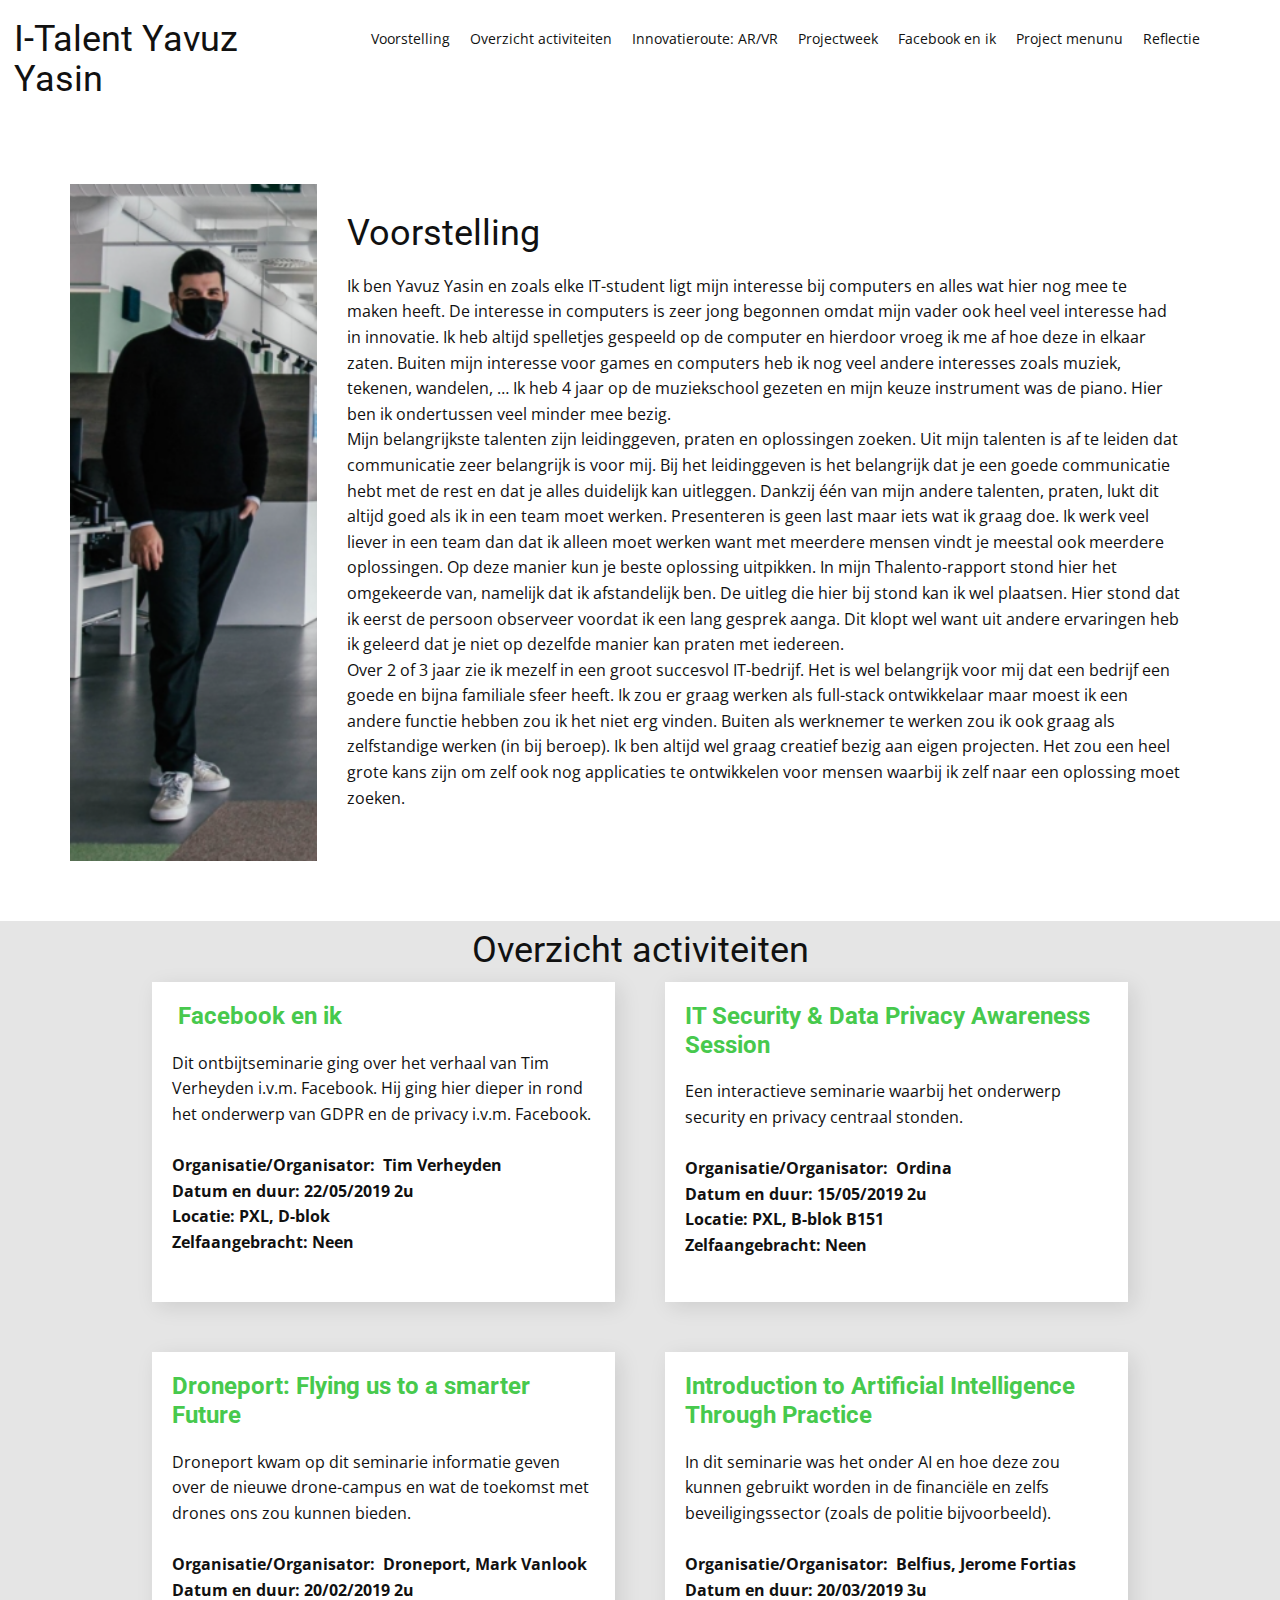
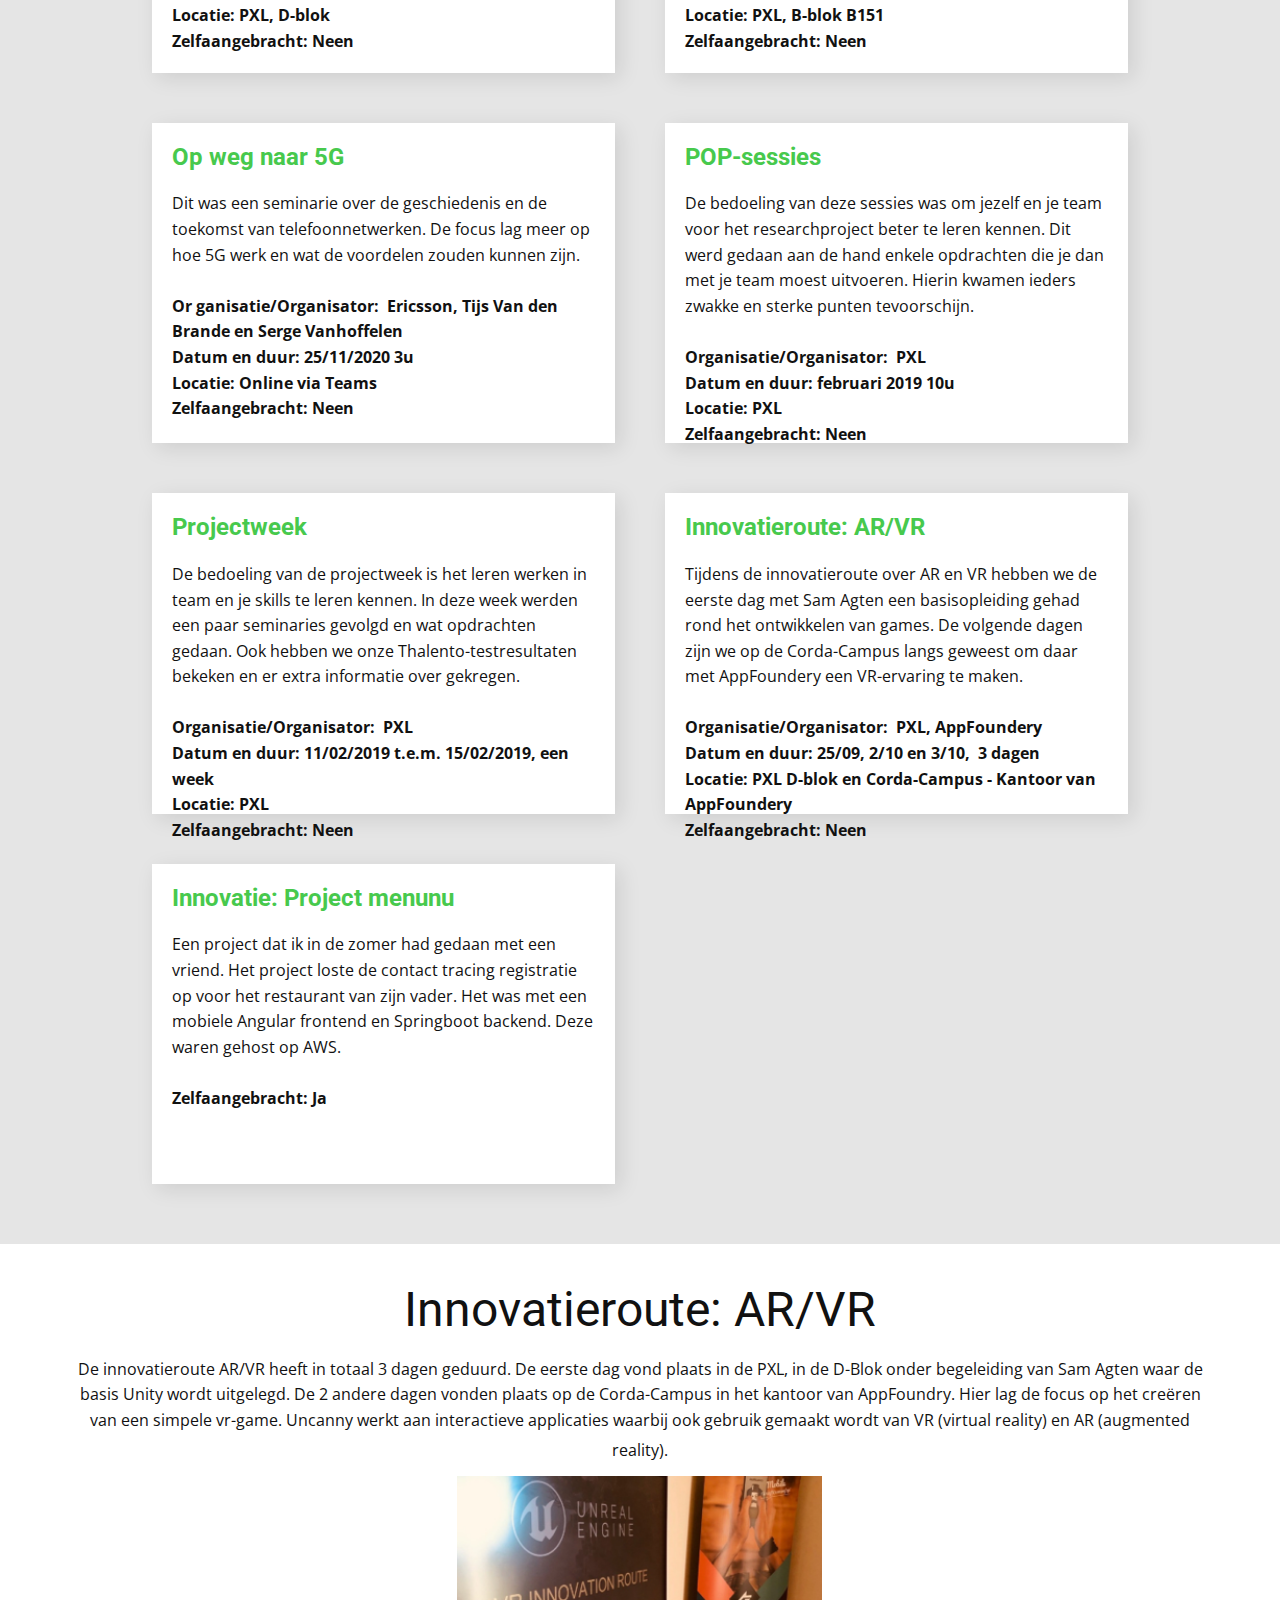
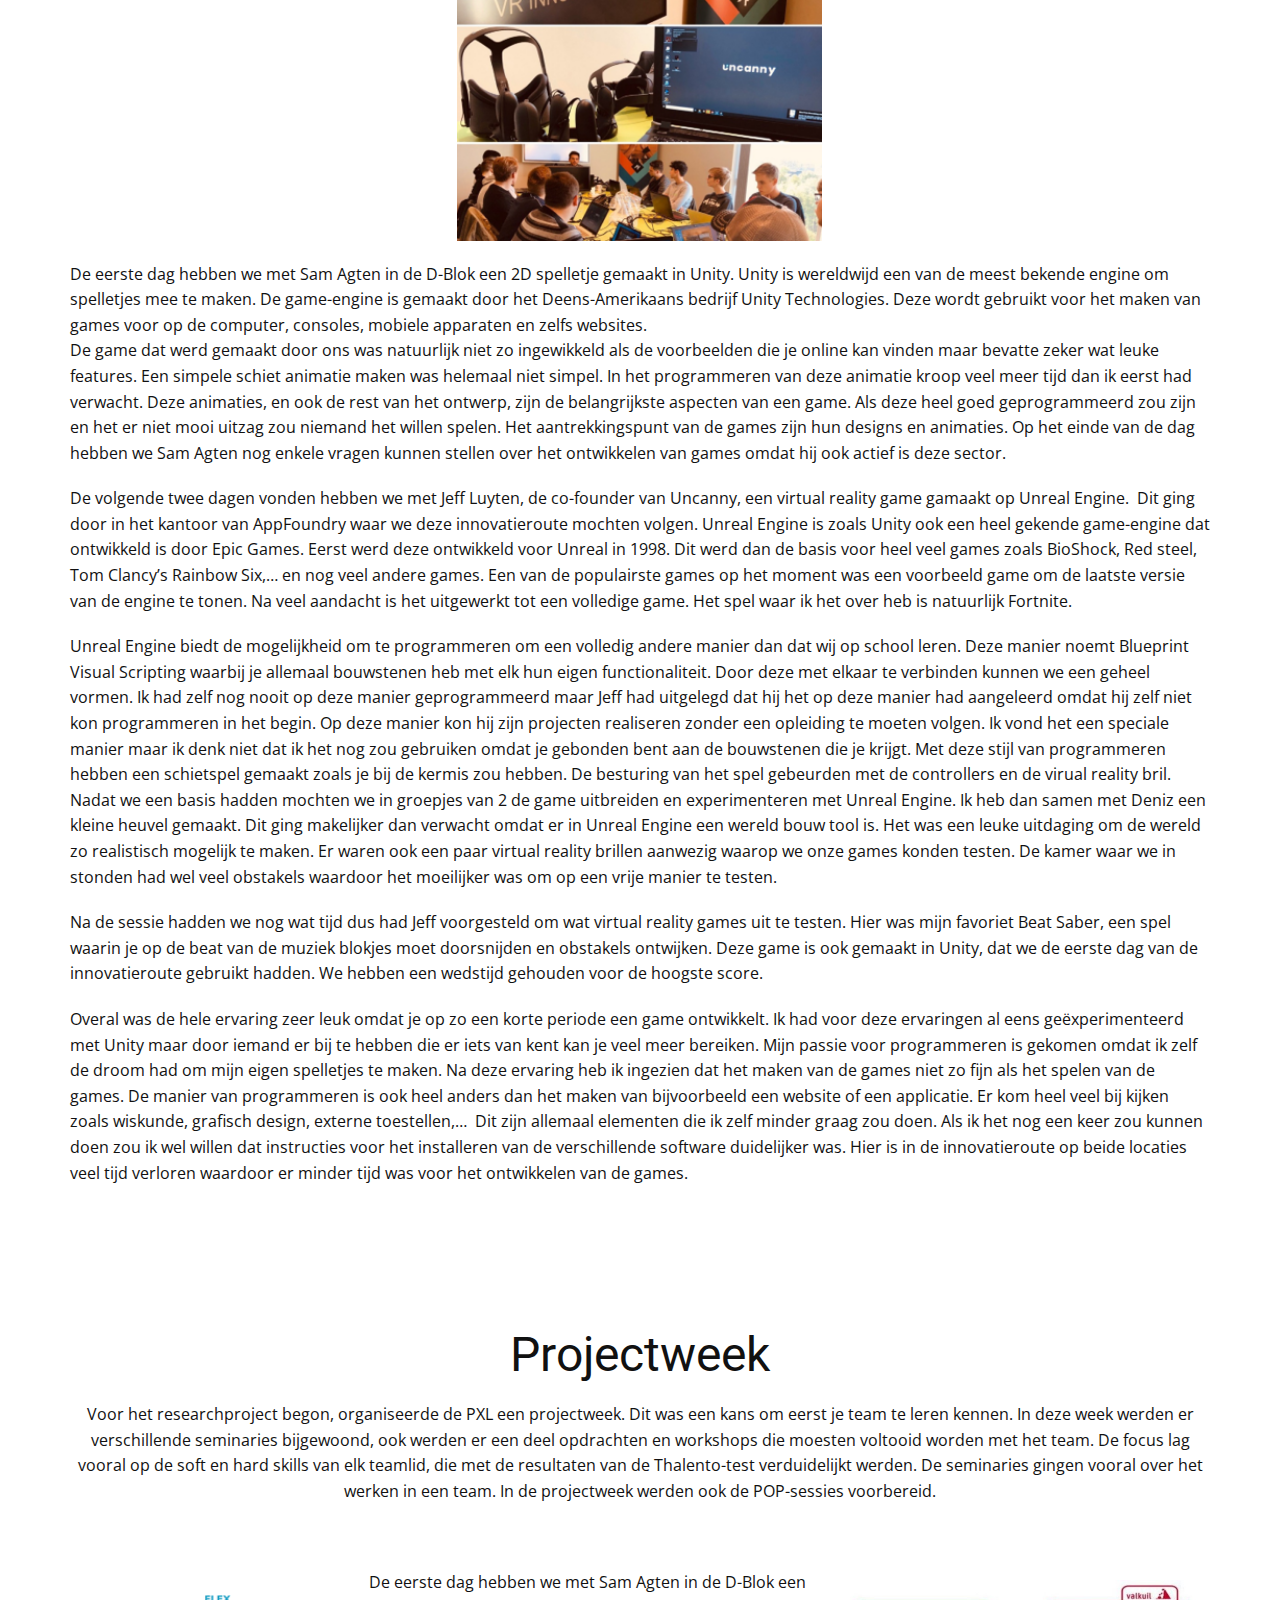
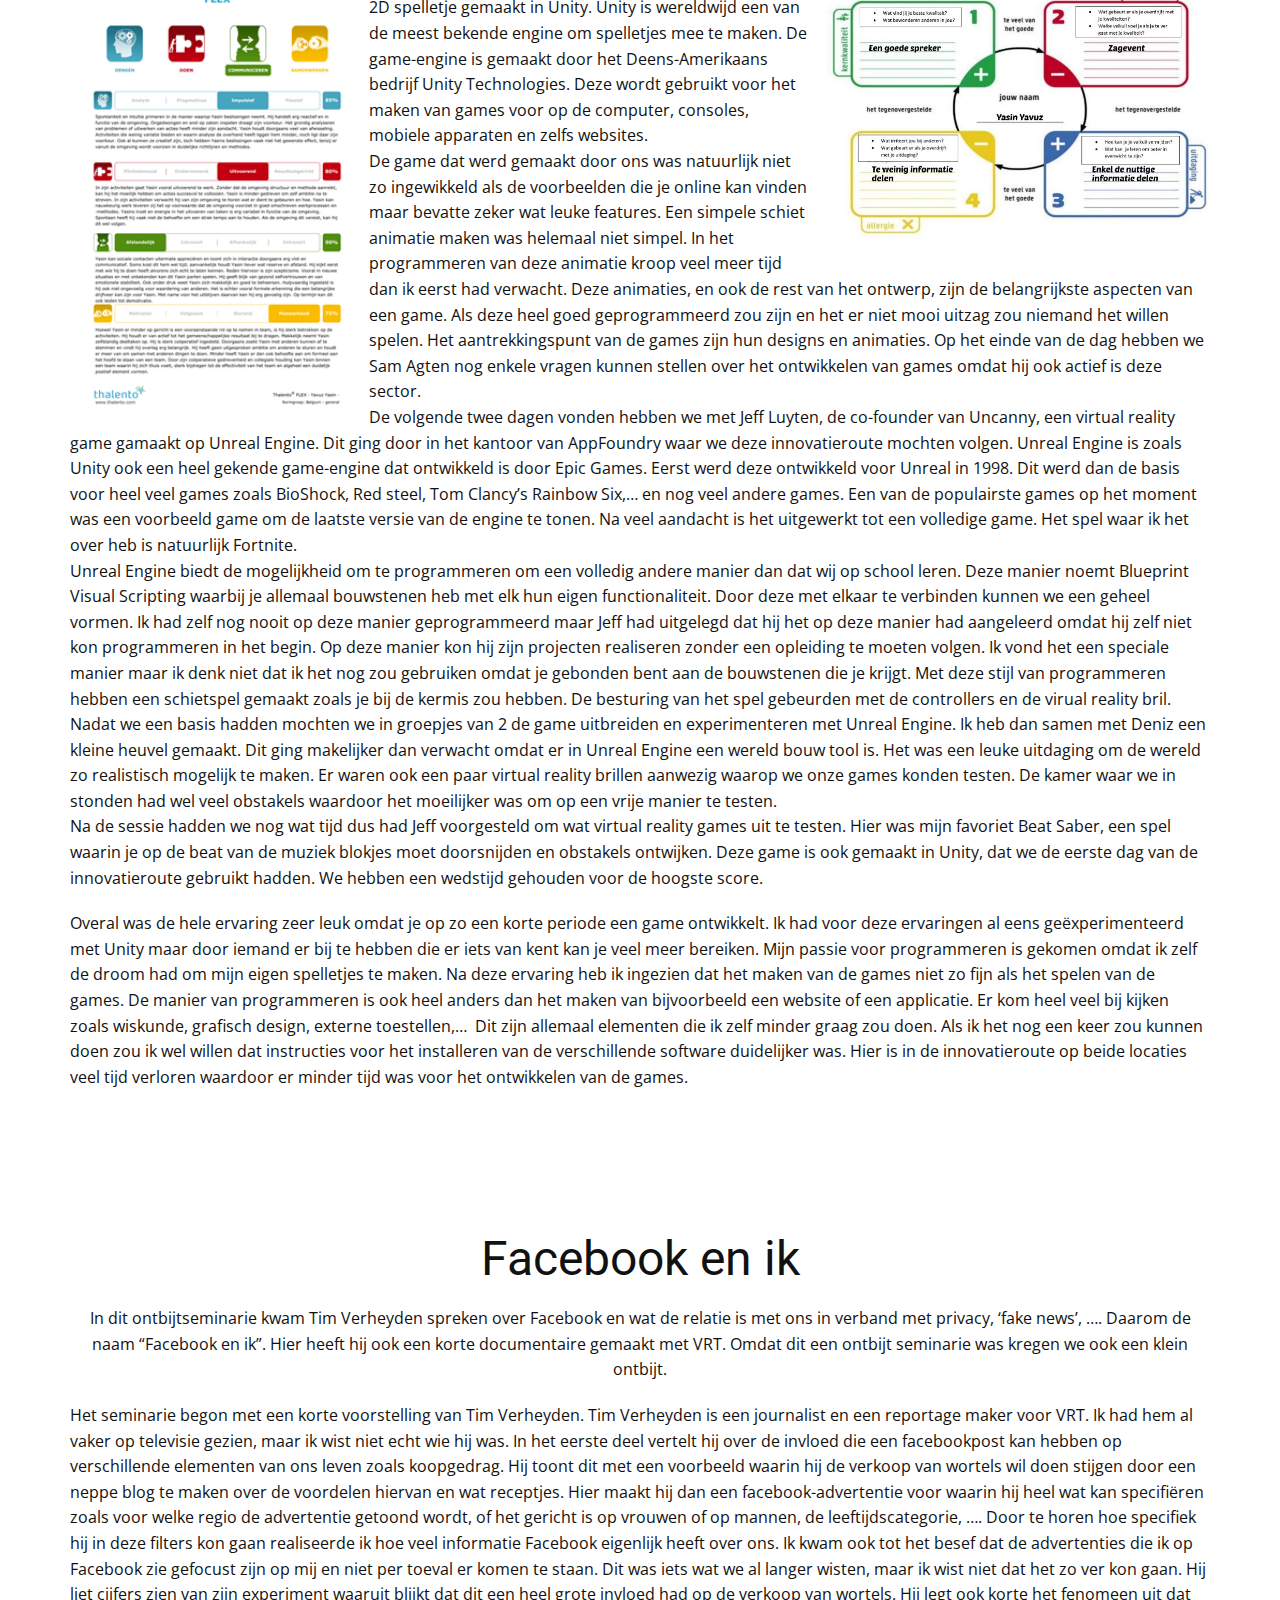
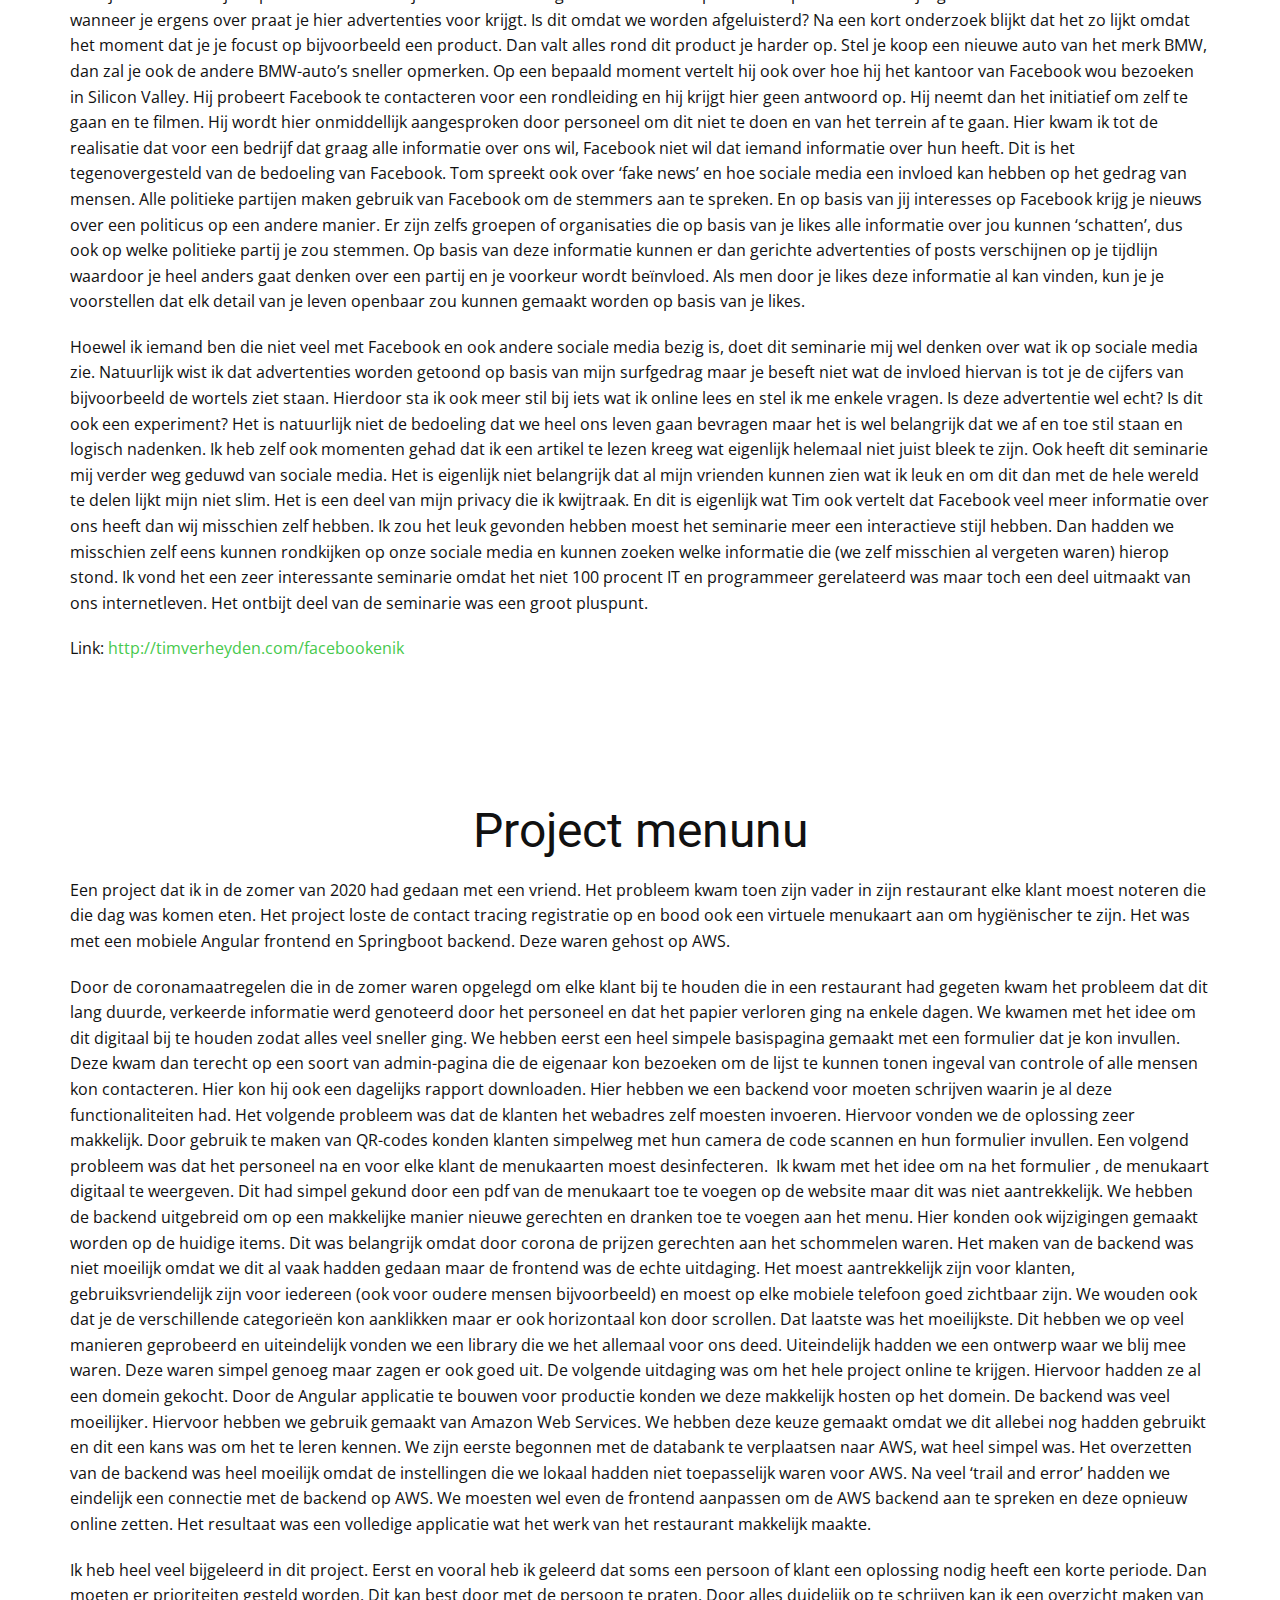
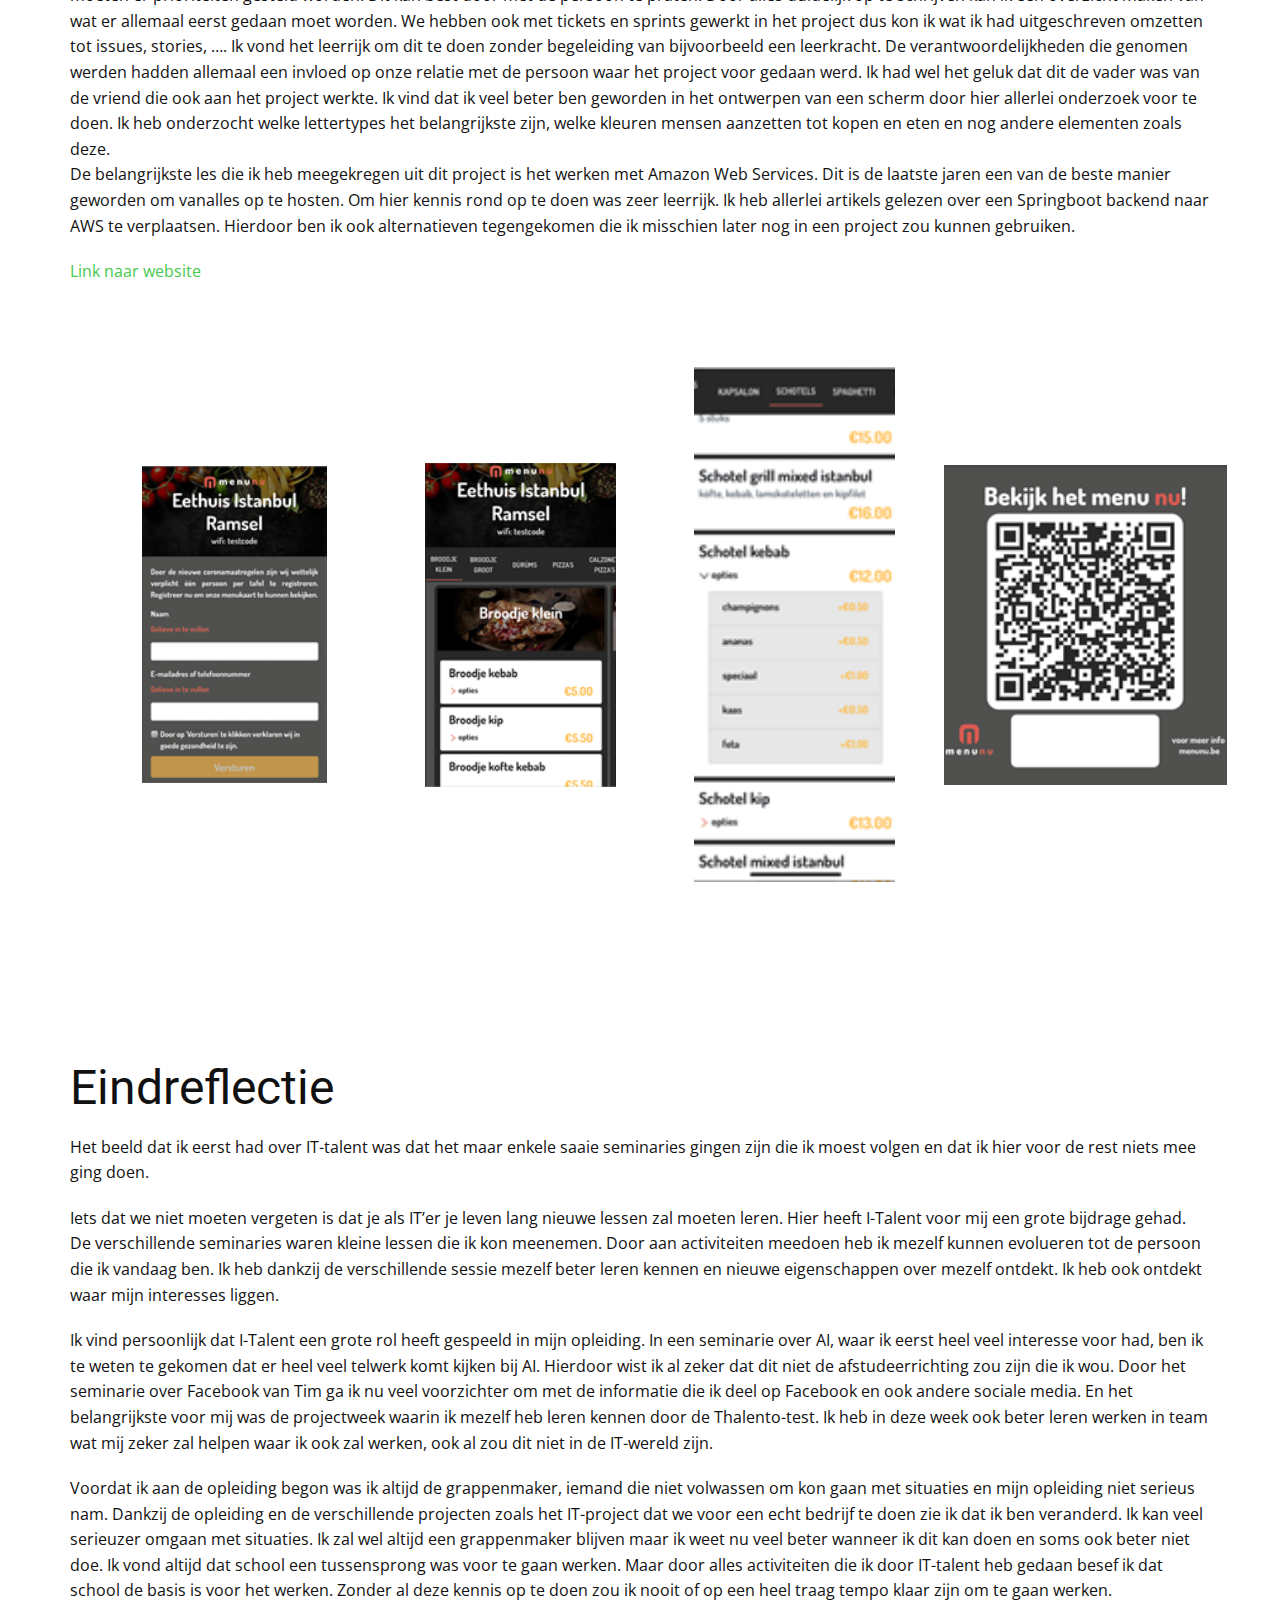
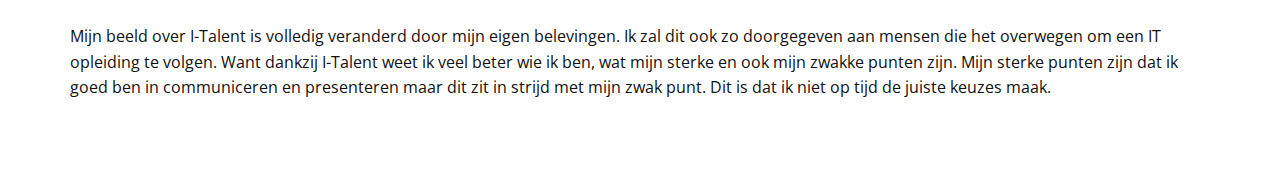
==== commit b2df241e: "edit footer" ====
--- a/Thuis.html
+++ b/Thuis.html
@@ -379,18 +379,6 @@
       </div>
     </section>
     
-    
-    <footer class="u-align-left u-clearfix u-footer u-grey-80 u-footer" id="sec-b986"><div class="u-clearfix u-sheet u-sheet-1"></div></footer>
-    <section class="u-backlink u-clearfix u-grey-80">
-      <a class="u-link" href="https://nicepage.com/website-templates" target="_blank">
-        <span>Website Templates</span>
-      </a>
-      <p class="u-text">
-        <span>created with</span>
-      </p>
-      <a class="u-link" href="https://nicepage.com/" target="_blank">
-        <span>Website Builder Software</span>
-      </a>. 
-    </section>
+  
   </body>
 </html>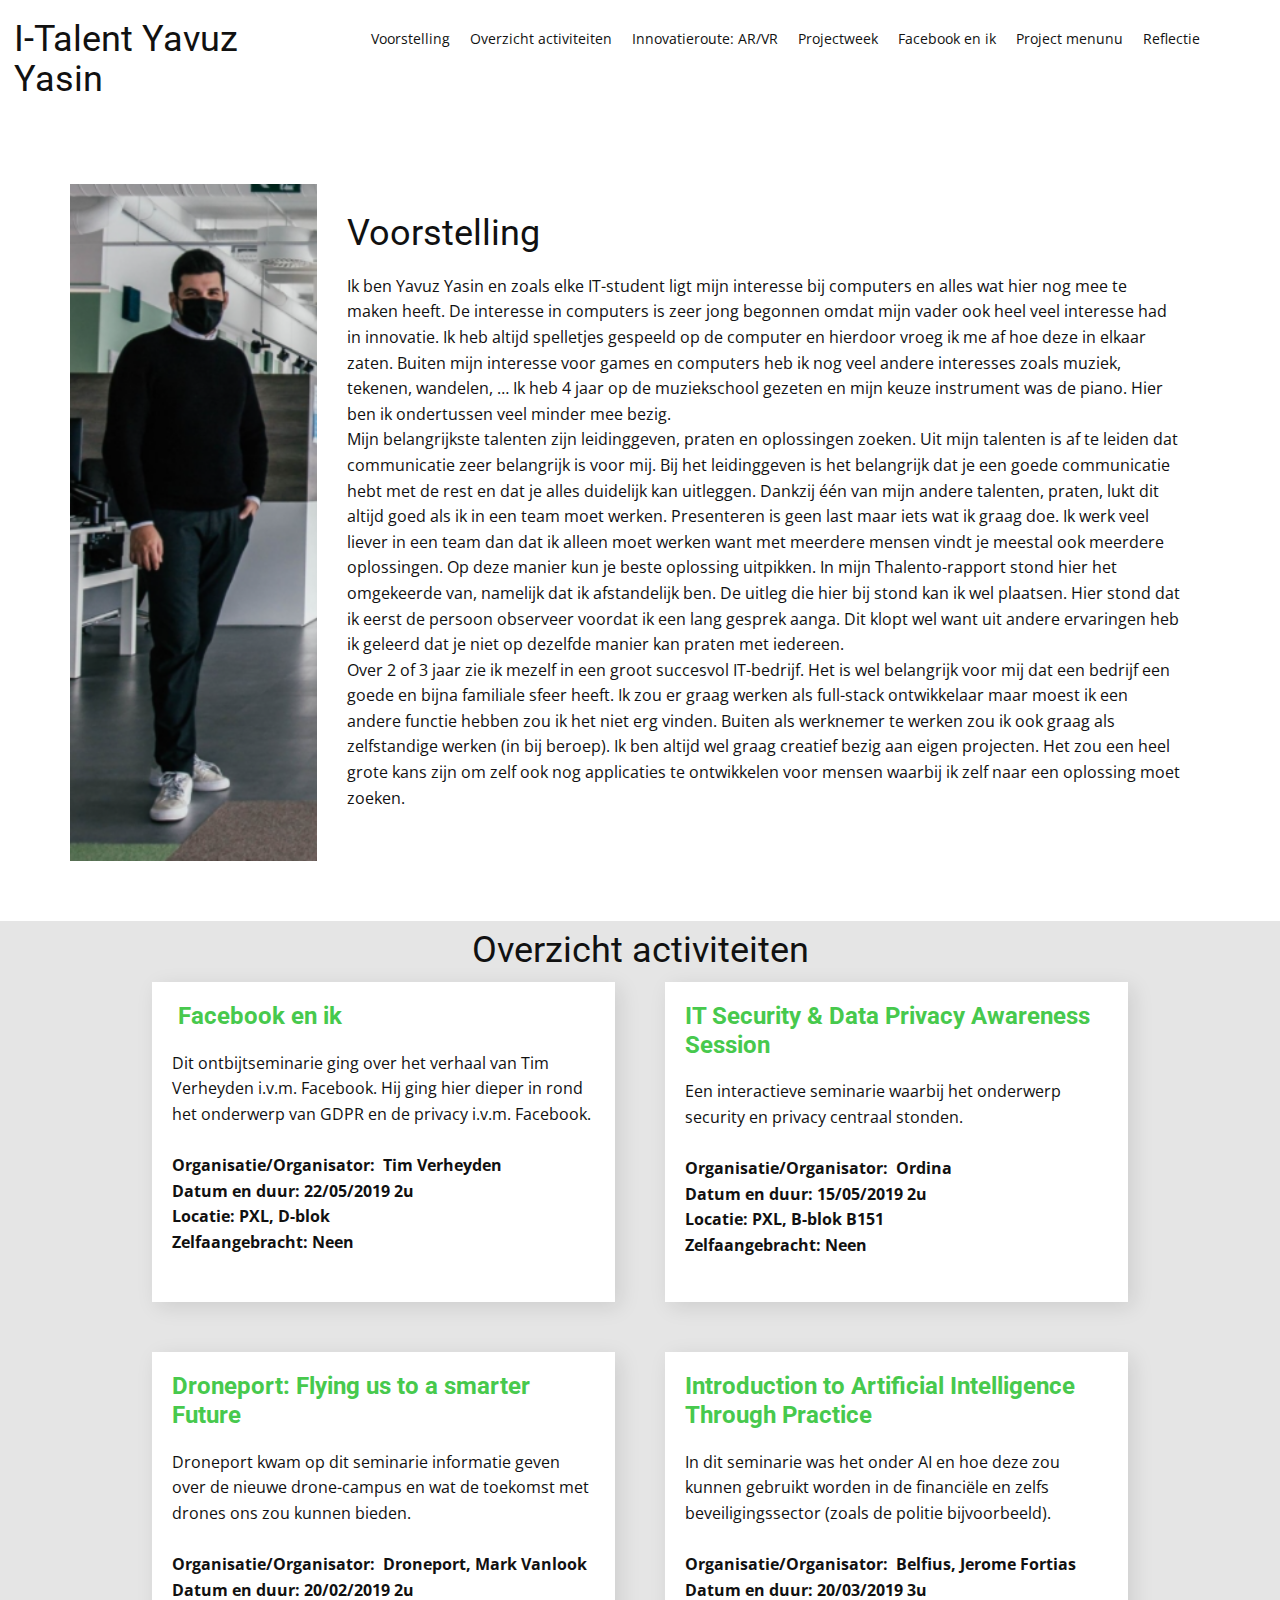
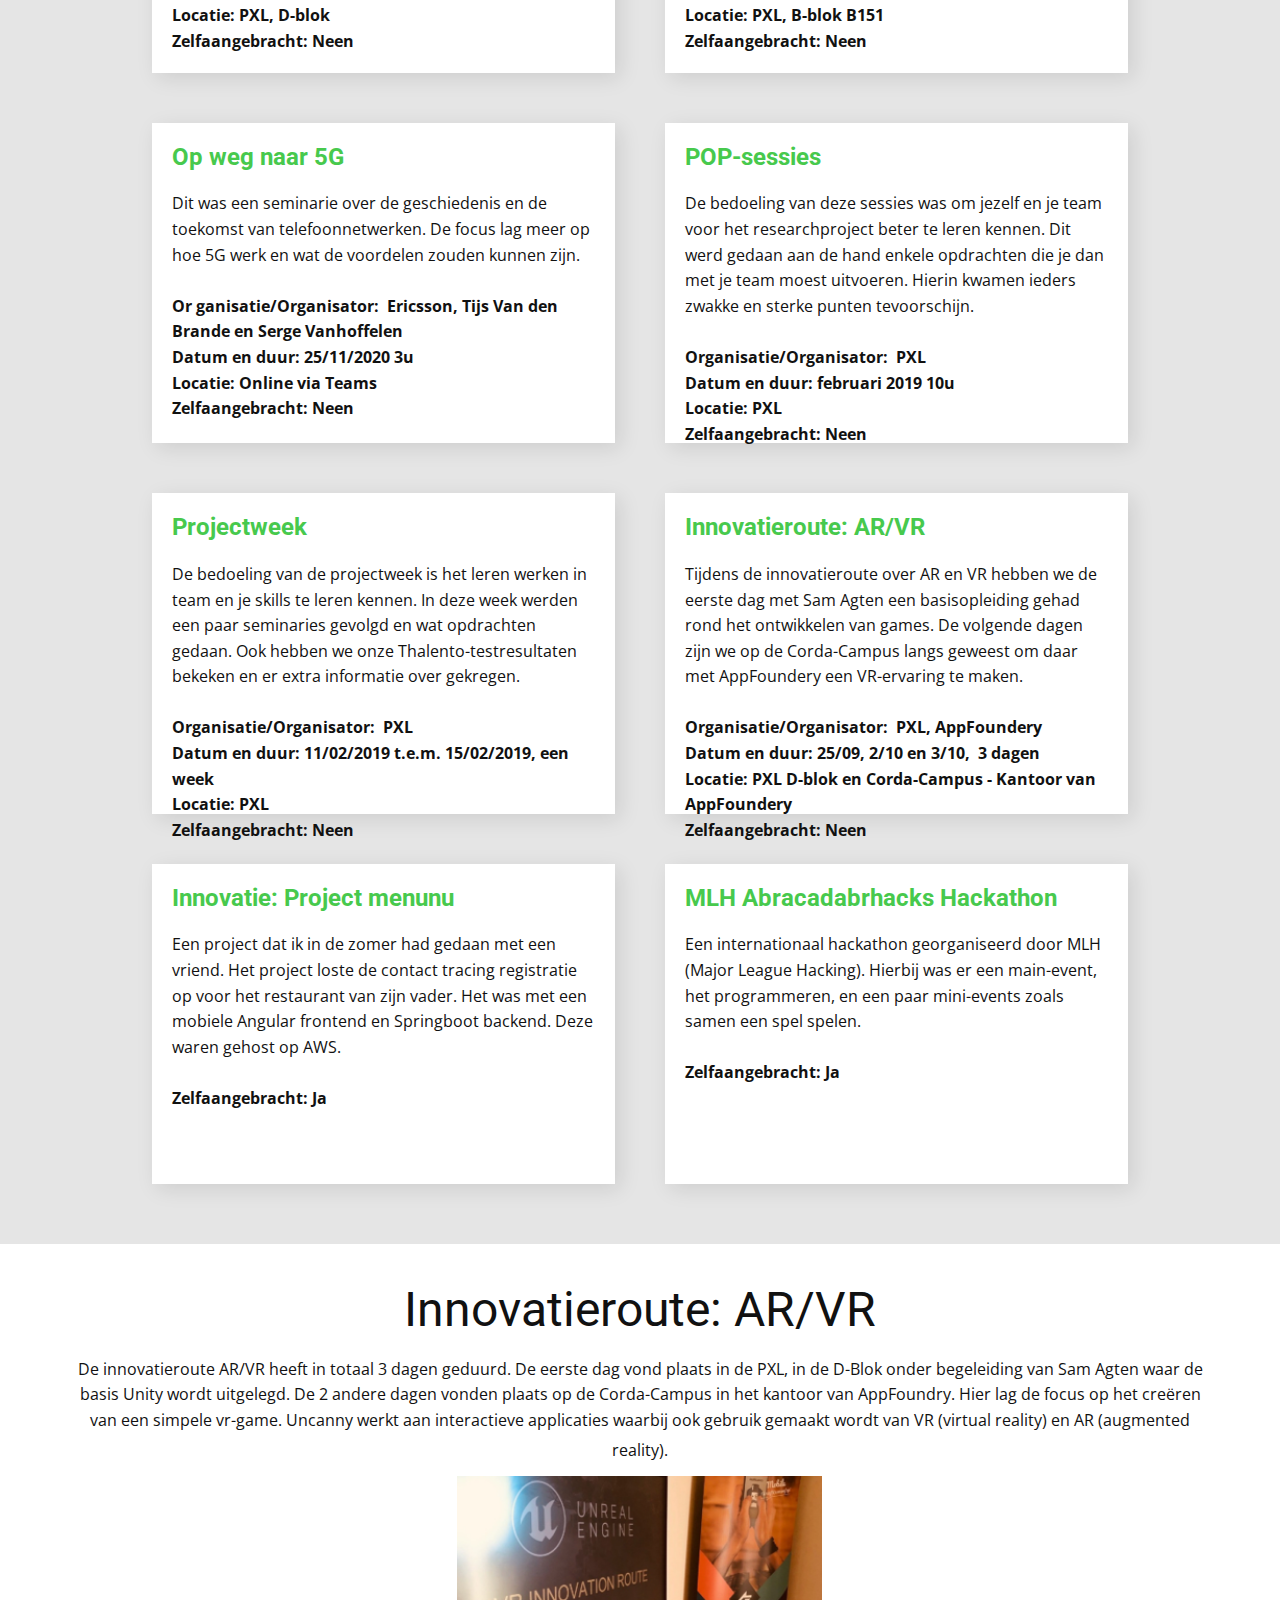
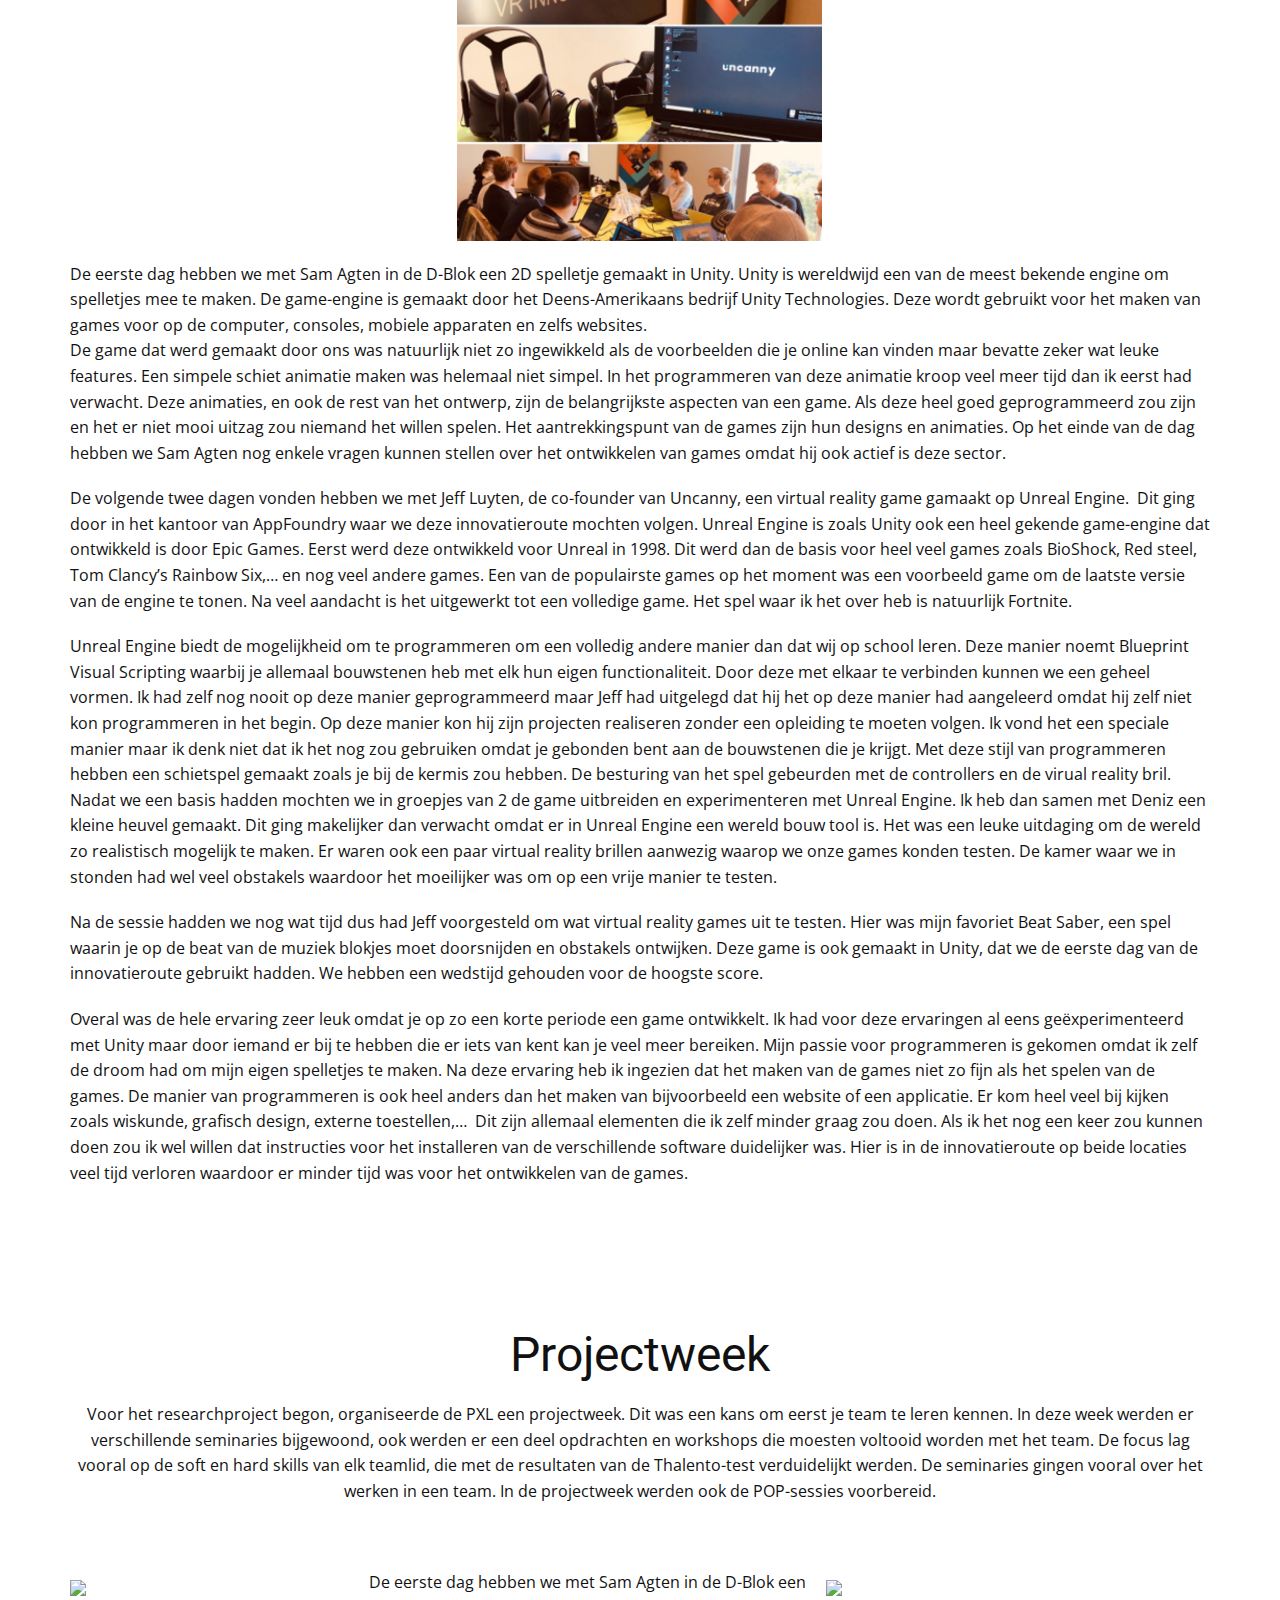
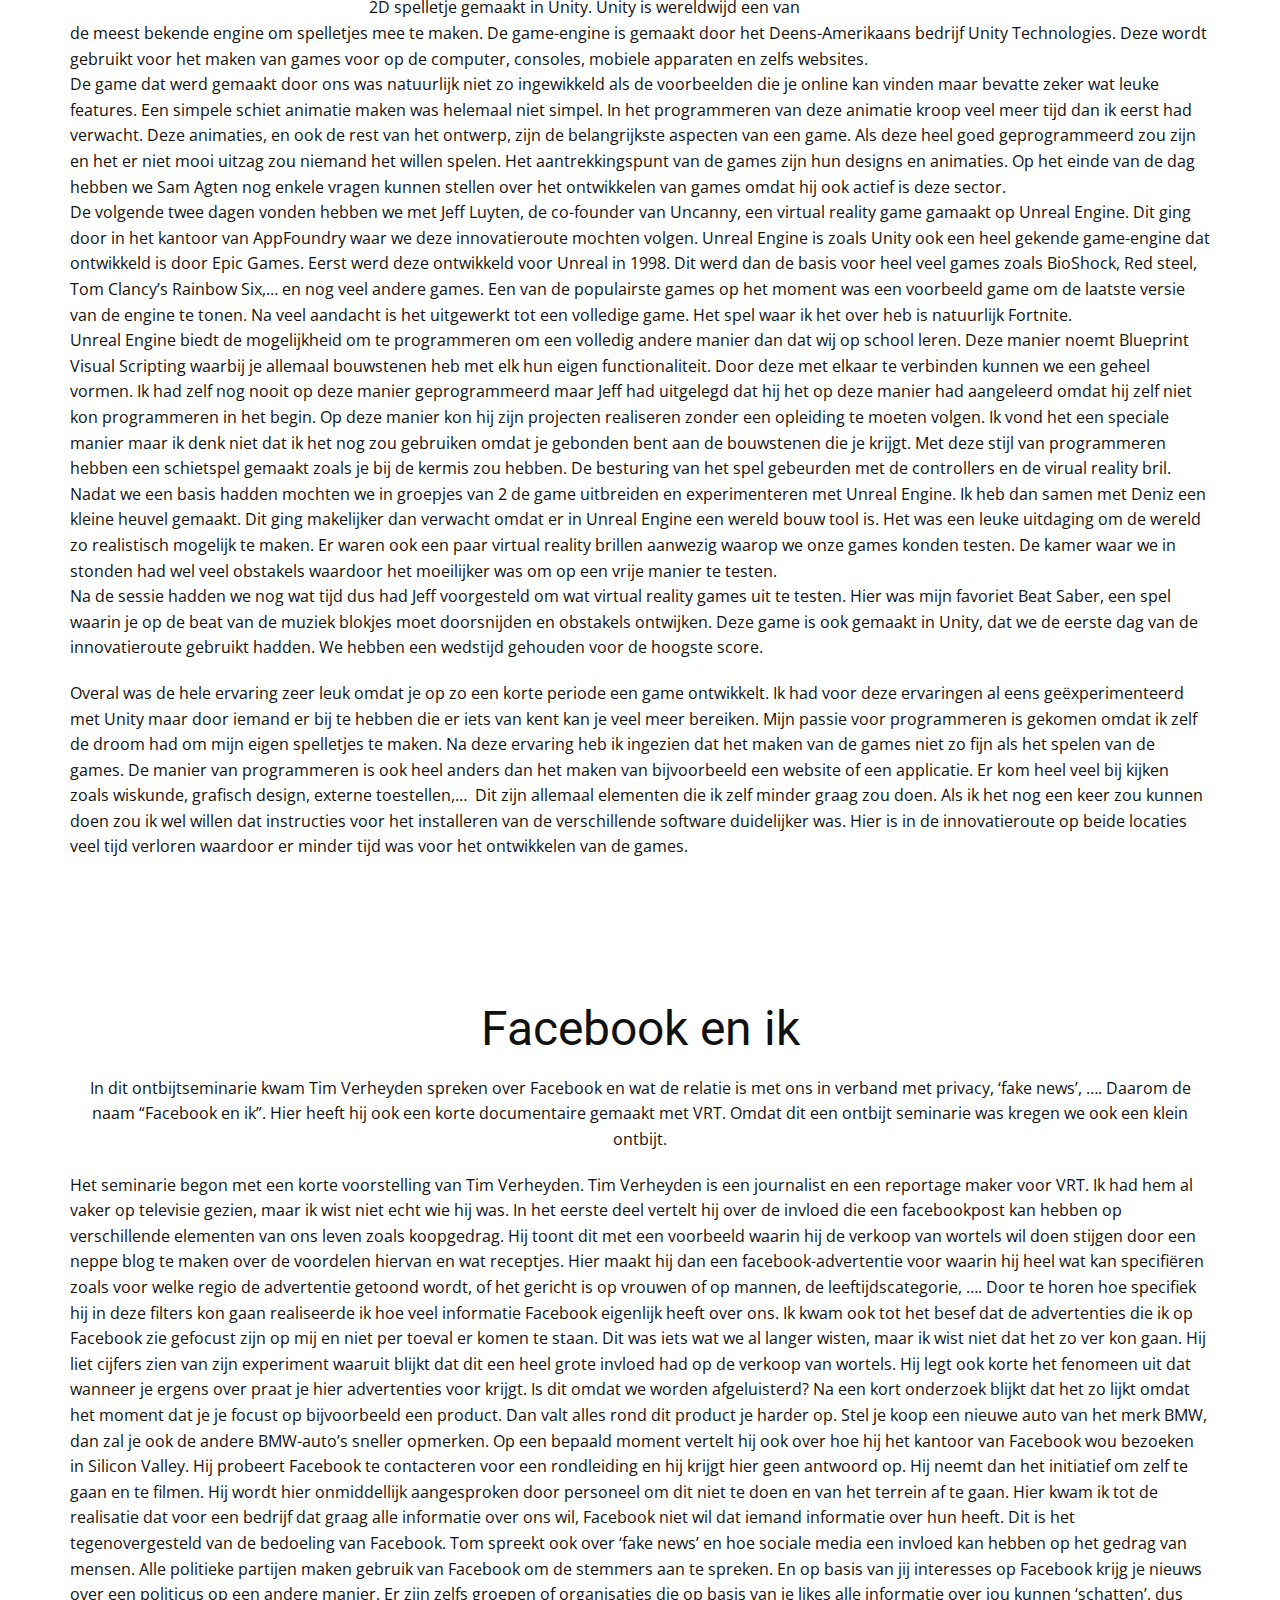
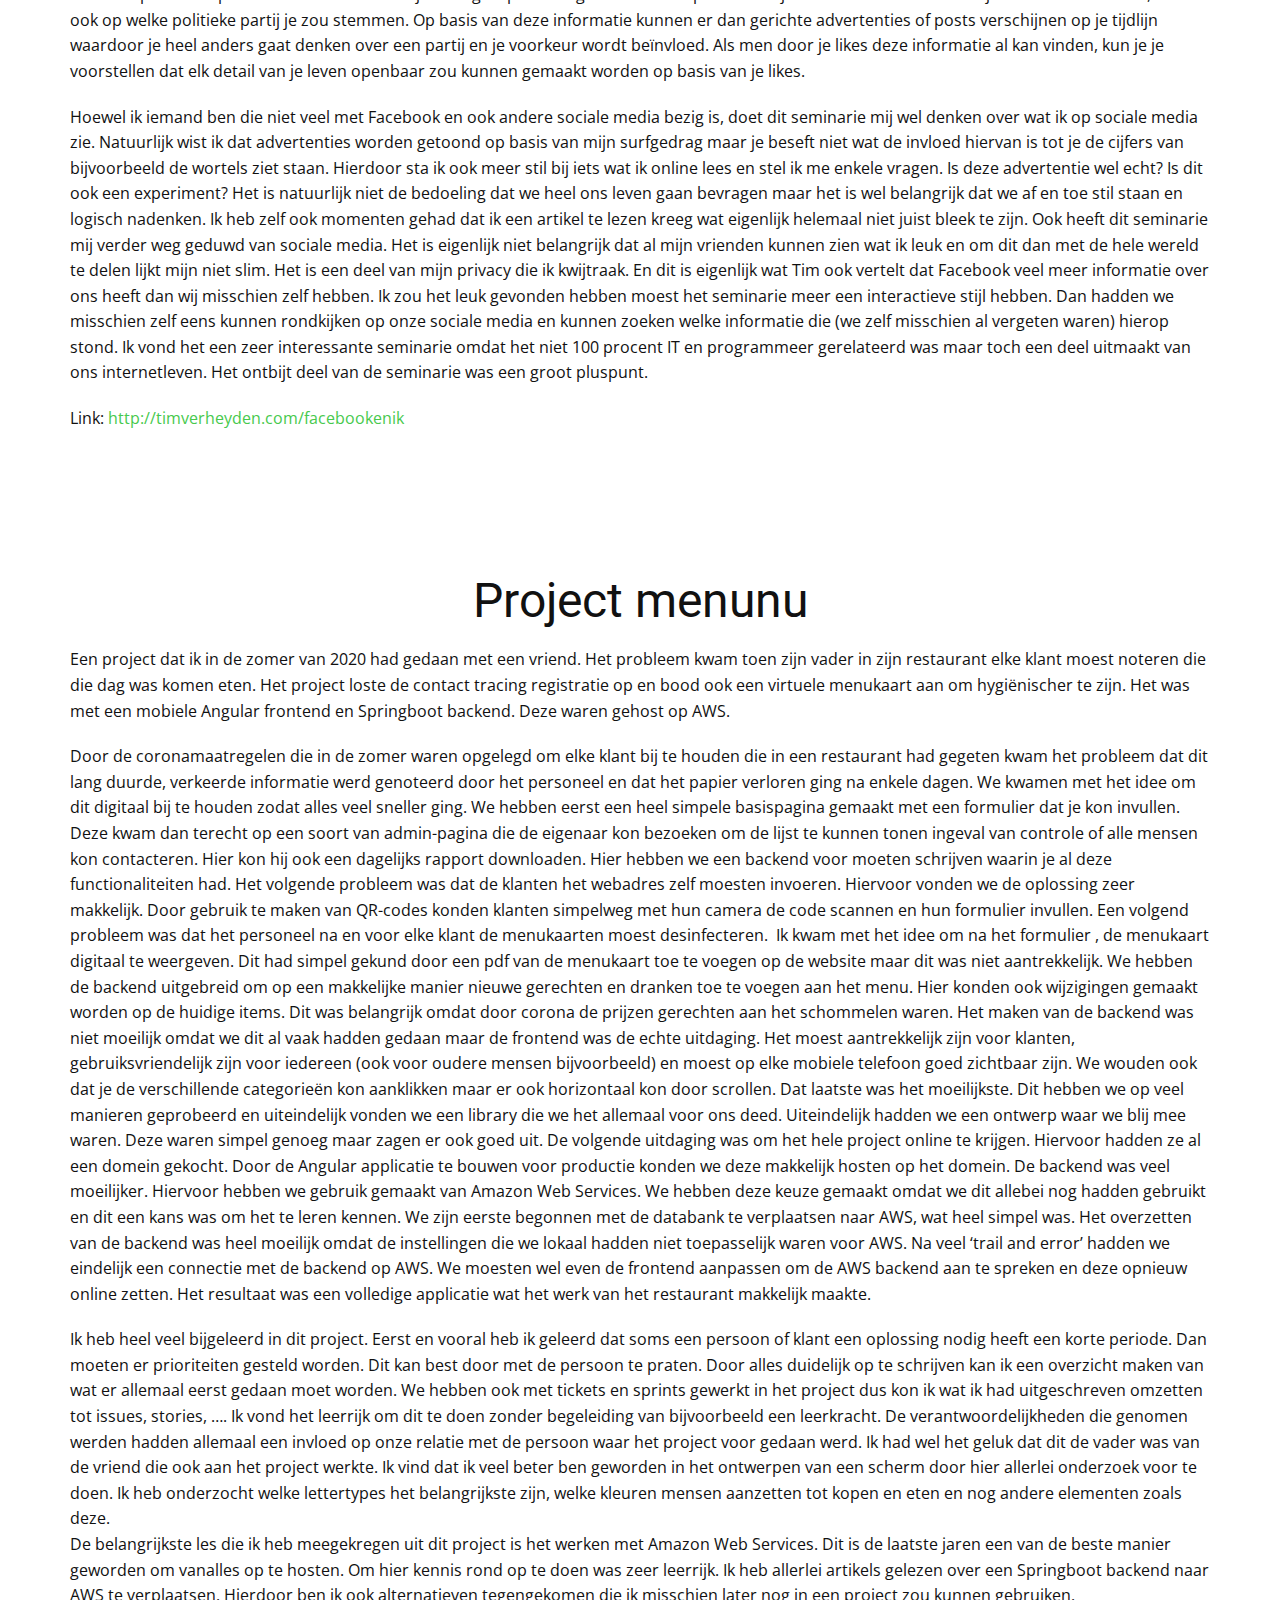
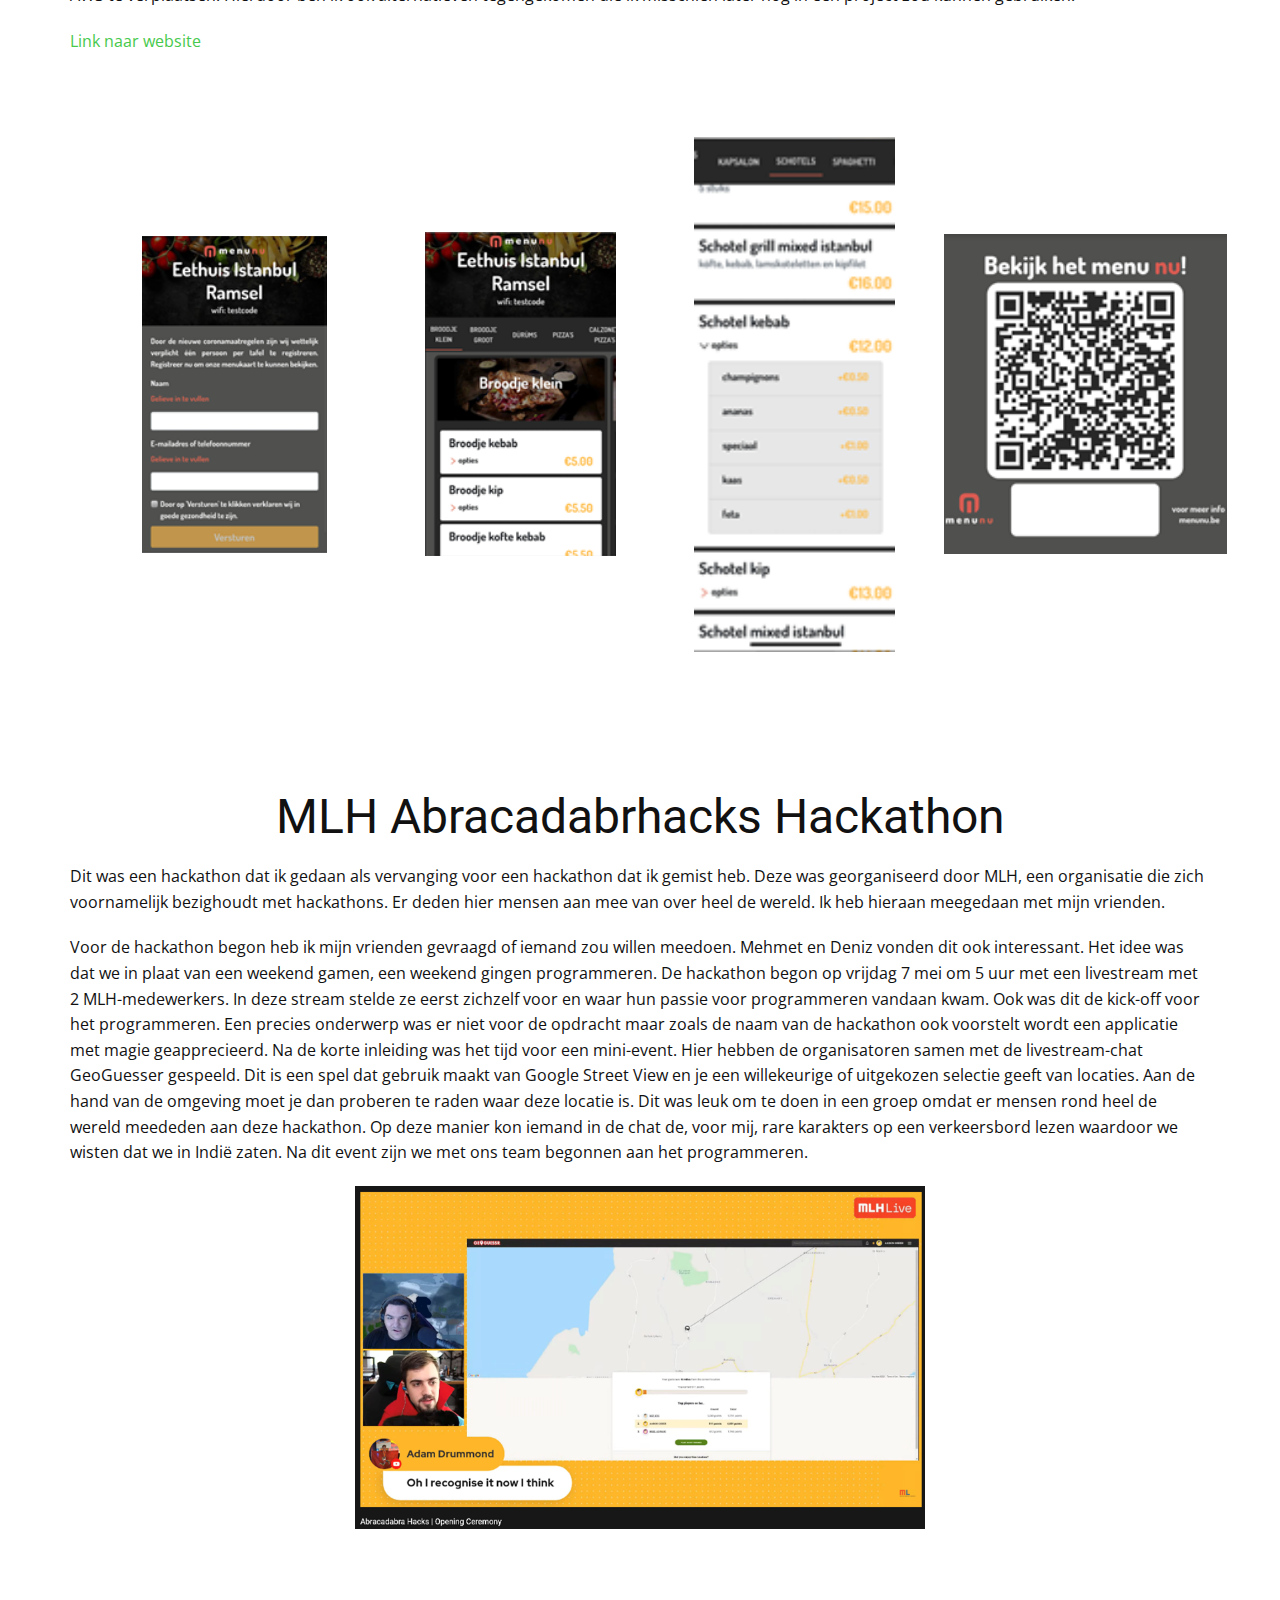
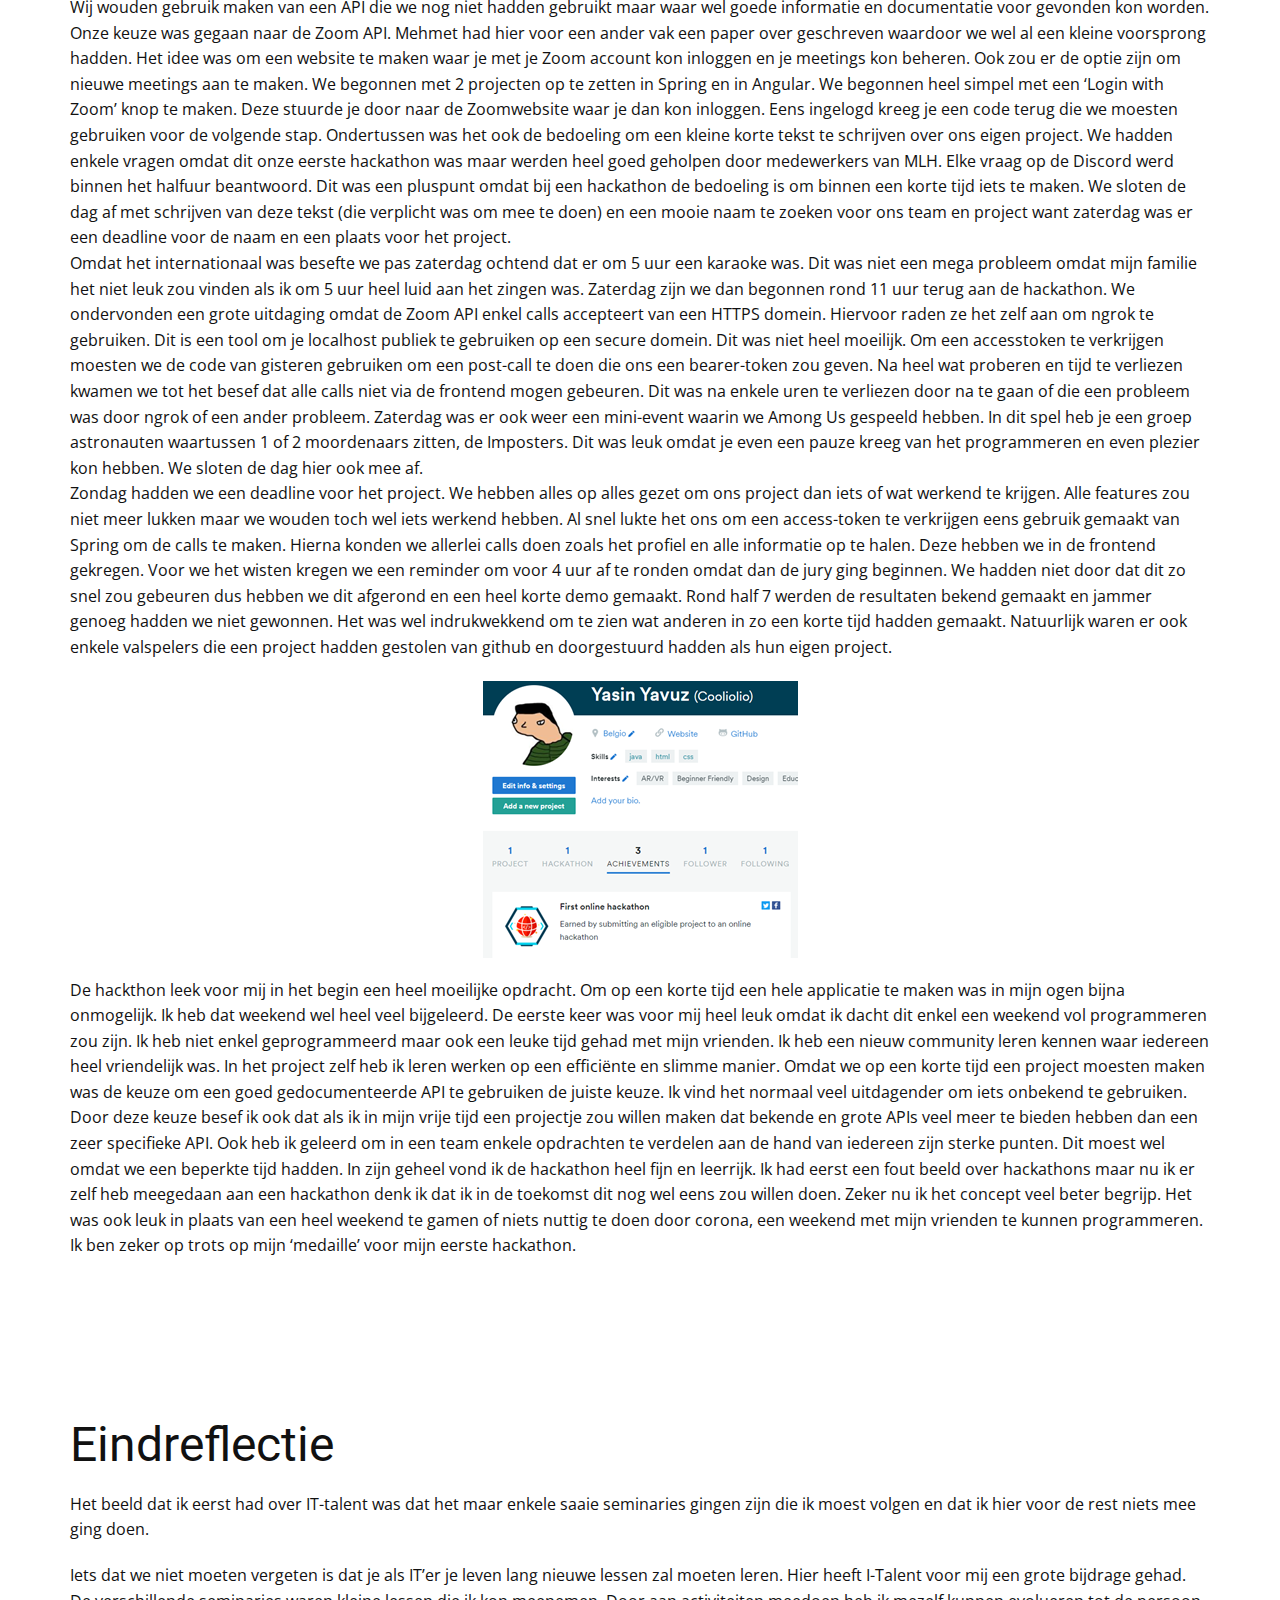
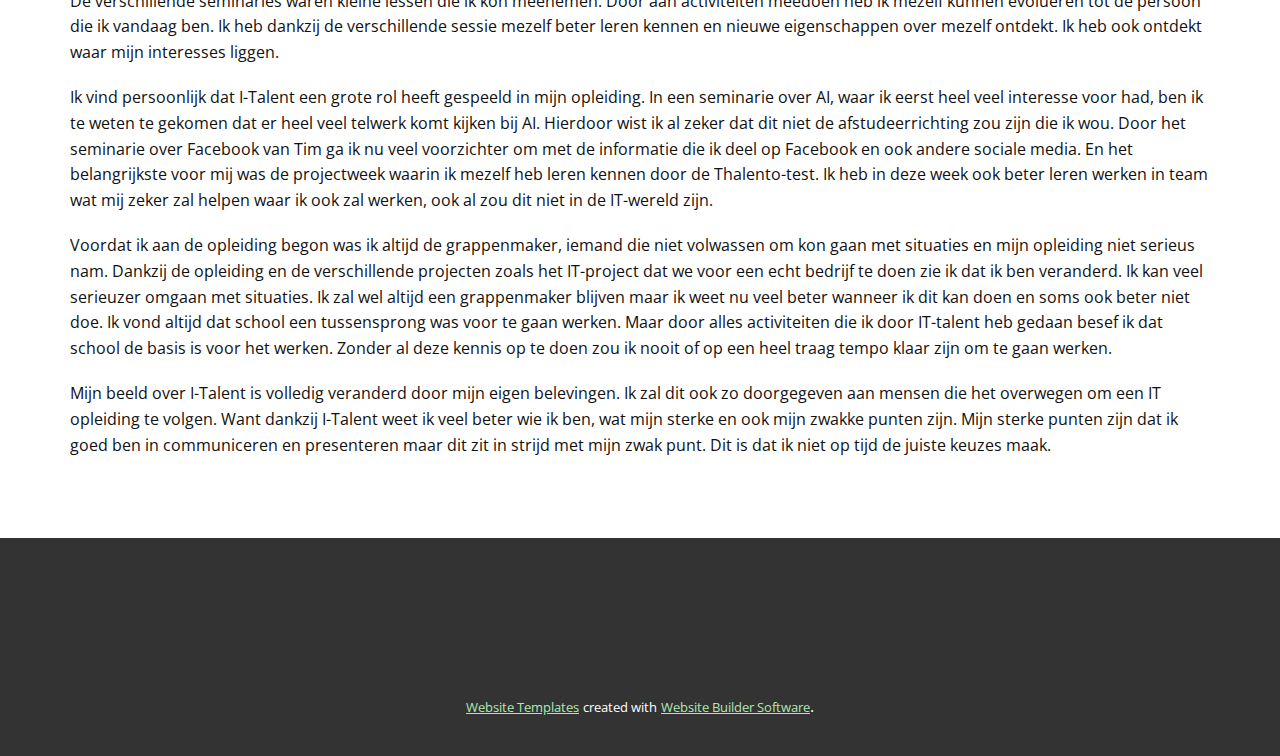
==== commit f7f1694a: "Added hackathon" ====
--- a/Thuis.html
+++ b/Thuis.html
@@ -13,6 +13,7 @@
     <script class="u-script" type="text/javascript" src="nicepage.js" defer=""></script>
     <meta name="generator" content="Nicepage 3.13.2, nicepage.com">
     <link id="u-theme-google-font" rel="stylesheet" href="https://fonts.googleapis.com/css?family=Roboto:100,100i,300,300i,400,400i,500,500i,700,700i,900,900i|Open+Sans:300,300i,400,400i,600,600i,700,700i,800,800i">
+    
     
     
     
@@ -120,14 +121,14 @@
     </section>
     <section class="u-align-center u-clearfix u-grey-10 u-section-2" id="sec-6ef4">
       <div class="u-clearfix u-sheet u-sheet-1">
-        <h2 class="u-text u-text-default u-text-1">
+        <h2 class="u-text u-text-1">
           <a name="_Toc70757531" class="u-active-none u-border-none u-btn u-button-link u-button-style u-hover-none u-none u-text-body-color u-btn-1">Overzicht activiteiten</a>
         </h2>
         <div class="u-list u-list-1">
           <div class="u-repeater u-repeater-1">
             <div class="u-align-left u-container-style u-list-item u-repeater-item u-white u-list-item-1">
               <div class="u-container-layout u-similar-container u-container-layout-1">
-                <h4 class="u-text u-text-default u-text-2">
+                <h4 class="u-text u-text-2">
                   <a name="_Toc70757532" class="u-active-none u-border-none u-btn u-button-style u-hover-none u-none u-text-palette-1-base u-btn-2">&nbsp;<!--[endif]-->Facebook en ik</a>
                 </h4>
                 <p class="u-text u-text-3">Dit ontbijtseminarie ging over het verhaal
@@ -145,7 +146,7 @@
             </div>
             <div class="u-align-left u-container-style u-list-item u-repeater-item u-video-cover u-white u-list-item-2">
               <div class="u-container-layout u-similar-container u-container-layout-2">
-                <h4 class="u-text u-text-default u-text-4">
+                <h4 class="u-text u-text-4">
                   <a name="_Toc70757533" class="u-active-none u-border-none u-btn u-button-style u-hover-none u-none u-text-palette-1-base u-btn-3">IT
 Security &amp; Data Privacy Awareness Session</a>
                 </h4>
@@ -159,7 +160,7 @@
             </div>
             <div class="u-align-left u-container-style u-list-item u-repeater-item u-video-cover u-white u-list-item-3">
               <div class="u-container-layout u-similar-container u-container-layout-3">
-                <h4 class="u-text u-text-default u-text-6">
+                <h4 class="u-text u-text-6">
                   <a name="_Toc70757534" class="u-active-none u-border-none u-btn u-button-style u-hover-none u-none u-text-palette-1-base u-btn-4">Droneport:
 Flying us to a smarter Future</a>
                 </h4>
@@ -174,7 +175,7 @@
             </div>
             <div class="u-align-left u-container-style u-list-item u-repeater-item u-video-cover u-white u-list-item-4">
               <div class="u-container-layout u-similar-container u-container-layout-4">
-                <h4 class="u-text u-text-default u-text-8">
+                <h4 class="u-text u-text-8">
                   <a name="_Toc70757535" class="u-active-none u-border-none u-btn u-button-style u-hover-none u-none u-text-palette-1-base u-btn-5">Introduction
 to Artificial Intelligence Through Practice</a>
                 </h4>
@@ -189,7 +190,7 @@
             </div>
             <div class="u-align-left u-container-style u-list-item u-repeater-item u-video-cover u-white u-list-item-5">
               <div class="u-container-layout u-similar-container u-container-layout-5">
-                <h4 class="u-text u-text-default u-text-10">
+                <h4 class="u-text u-text-10">
                   <a name="_Toc70757536" class="u-active-none u-border-none u-btn u-button-style u-hover-none u-none u-text-palette-1-base u-btn-6">Op weg naar 5G</a>
                 </h4>
                 <p class="u-text u-text-11">Dit was een seminarie over de geschiedenis
@@ -205,7 +206,7 @@
             </div>
             <div class="u-align-left u-container-style u-list-item u-repeater-item u-video-cover u-white u-list-item-6">
               <div class="u-container-layout u-similar-container u-container-layout-6">
-                <h4 class="u-text u-text-default u-text-12">
+                <h4 class="u-text u-text-12">
                   <a name="_Toc70757537" class="u-active-none u-border-none u-btn u-button-style u-hover-none u-none u-text-palette-1-base u-btn-7">POP-sessies</a>
                 </h4>
                 <p class="u-text u-text-13">De bedoeling van deze sessies was om jezelf
@@ -220,7 +221,7 @@
             </div>
             <div class="u-align-left u-container-style u-list-item u-repeater-item u-video-cover u-white u-list-item-7">
               <div class="u-container-layout u-similar-container u-container-layout-7">
-                <h4 class="u-text u-text-default u-text-14">
+                <h4 class="u-text u-text-14">
                   <a name="_Toc70757538" class="u-active-none u-border-none u-btn u-button-style u-hover-none u-none u-text-palette-1-base u-btn-8">Projectweek</a>
                 </h4>
                 <p class="u-text u-text-15">De bedoeling van de projectweek is het
@@ -235,7 +236,7 @@
             </div>
             <div class="u-align-left u-container-style u-list-item u-repeater-item u-video-cover u-white u-list-item-8">
               <div class="u-container-layout u-similar-container u-container-layout-8">
-                <h4 class="u-text u-text-default u-text-16">
+                <h4 class="u-text u-text-16">
                   <a name="_Toc70757539" class="u-active-none u-border-none u-btn u-button-style u-hover-none u-none u-text-palette-1-base u-btn-9">Innovatieroute: AR/VR</a>
                 </h4>
                 <p class="u-text u-text-17">Tijdens de innovatieroute over AR en VR
@@ -251,7 +252,7 @@
             </div>
             <div class="u-align-left u-container-style u-list-item u-repeater-item u-video-cover u-white u-list-item-9">
               <div class="u-container-layout u-similar-container u-container-layout-9">
-                <h4 class="u-text u-text-default u-text-18">
+                <h4 class="u-text u-text-18">
                   <a name="_Toc70757539" class="u-active-none u-border-none u-btn u-button-style u-hover-none u-none u-text-palette-1-base u-btn-10">Innovatie: Project menunu&nbsp;&nbsp;</a>
                 </h4>
                 <p class="u-text u-text-19">Een project dat ik in de zomer had gedaan
@@ -264,6 +265,21 @@
                 </p>
               </div>
             </div>
+            <div class="u-align-left u-container-style u-list-item u-repeater-item u-video-cover u-white u-list-item-10">
+              <div class="u-container-layout u-similar-container u-container-layout-10">
+                <h4 class="u-text u-text-20">
+                  <a name="_Toc70757539" class="u-active-none u-border-none u-btn u-button-style u-hover-none u-none u-text-palette-1-base u-btn-11">MLH
+Abracadabrhacks Hackathon</a>
+                </h4>
+                <p class="u-text u-text-21">Een internationaal hackathon georganiseerd
+door MLH (Major League Hacking). Hierbij was er een main-event, het programmeren,
+en een paar mini-events zoals samen een spel spelen.&nbsp;&nbsp;&nbsp;<br>
+                  <span style="font-weight: 700;">
+                    <br> Zelfaangebracht: Ja
+                  </span>
+                </p>
+              </div>
+            </div>
           </div>
         </div>
       </div>
@@ -298,8 +314,8 @@
           </p>
           <p style="text-align: center;">
             <span style="line-height: 2.0;">
-              <img src="images/2.png" style="width: 284px;" class="fr-dii fr-fic fr-fil">
-              <img src="images/3.jpeg" style="width: 384px;" class="fr-dii fr-fic fr-fir">
+              <img src="blob:https://app.desktop.nicepage.com/ac81f0cb-e999-44af-87c1-ff39a097fb4d" style="width: 284px;" class="fr-dii fr-fic fr-fil">
+              <img src="blob:https://app.desktop.nicepage.com/c8cff21b-ea07-4ff1-a53b-ac2e5f87ca42" style="width: 384px;" class="fr-dii fr-fic fr-fir">
             </span>
           </p>
           <p>De eerste dag hebben we met Sam Agten in de D-Blok een 2D spelletje gemaakt in Unity. Unity is wereldwijd een van de meest bekende engine om spelletjes mee te maken. De game-engine is gemaakt door het Deens-Amerikaans bedrijf Unity Technologies. Deze wordt gebruikt voor het maken van games voor op de computer, consoles, mobiele apparaten en zelfs websites.<br>De game dat werd gemaakt door ons was natuurlijk niet zo ingewikkeld als de voorbeelden die je online kan vinden maar bevatte zeker wat leuke features. Een simpele schiet animatie maken was helemaal niet simpel. In het programmeren van deze animatie kroop veel meer tijd dan ik eerst had verwacht. Deze animaties, en ook de rest van het ontwerp, zijn de belangrijkste aspecten van een game. Als deze heel goed geprogrammeerd zou zijn en het er niet mooi uitzag zou niemand het willen spelen. Het aantrekkingspunt van de games zijn hun designs en animaties. Op het einde van de dag hebben we Sam Agten nog enkele vragen kunnen stellen over het ontwikkelen van games omdat hij ook actief is deze sector.<br>De volgende twee dagen vonden hebben we met Jeff Luyten, de co-founder van Uncanny, een virtual reality game gamaakt op Unreal Engine. Dit ging door in het kantoor van AppFoundry waar we deze innovatieroute mochten volgen. Unreal Engine is zoals Unity ook een heel gekende game-engine dat ontwikkeld is door Epic Games. Eerst werd deze ontwikkeld voor Unreal in 1998. Dit werd dan de basis voor heel veel games zoals BioShock, Red steel, Tom Clancy’s Rainbow Six,… en nog veel andere games. Een van de populairste games op het moment was een voorbeeld game om de laatste versie van de engine te tonen. Na veel aandacht is het uitgewerkt tot een volledige game. Het spel waar ik het over heb is natuurlijk Fortnite.<br>Unreal Engine biedt de mogelijkheid om te programmeren om een volledig andere manier dan dat wij op school leren. Deze manier noemt Blueprint Visual Scripting waarbij je allemaal bouwstenen heb met elk hun eigen functionaliteit. Door deze met elkaar te verbinden kunnen we een geheel vormen. Ik had zelf nog nooit op deze manier geprogrammeerd maar Jeff had uitgelegd dat hij het op deze manier had aangeleerd omdat hij zelf niet kon programmeren in het begin. Op deze manier kon hij zijn projecten realiseren zonder een opleiding te moeten volgen. Ik vond het een speciale manier maar ik denk niet dat ik het nog zou gebruiken omdat je gebonden bent aan de bouwstenen die je krijgt. Met deze stijl van programmeren hebben een schietspel gemaakt zoals je bij de kermis zou hebben. De besturing van het spel gebeurden met de controllers en de virual reality bril. Nadat we een basis hadden mochten we in groepjes van 2 de game uitbreiden en experimenteren met Unreal Engine. Ik heb dan samen met Deniz een kleine heuvel gemaakt. Dit ging makelijker dan verwacht omdat er in Unreal Engine een wereld bouw tool is. Het was een leuke uitdaging om de wereld zo realistisch mogelijk te maken. Er waren ook een paar virtual reality brillen aanwezig waarop we onze games konden testen. De kamer waar we in stonden had wel veel obstakels waardoor het moeilijker was om op een vrije manier te testen.<br>Na de sessie hadden we nog wat tijd dus had Jeff voorgesteld om wat virtual reality games uit te testen. Hier was mijn favoriet Beat Saber, een spel waarin je op de beat van de muziek blokjes moet doorsnijden en obstakels ontwijken. Deze game is ook gemaakt in Unity, dat we de eerste dag van de innovatieroute gebruikt hadden. We hebben een wedstijd gehouden voor de hoogste score.
@@ -366,7 +382,28 @@
         </div>
       </div>
     </section>
-    <section class="u-align-center u-clearfix u-section-7" id="sec-99ff">
+    <section class="u-clearfix u-section-7" id="sec-366d">
+      <div class="u-clearfix u-sheet u-sheet-1">
+        <div class="fr-view u-align-left u-clearfix u-rich-text u-text u-text-1">
+          <h1 style="text-align: center;">MLH Abracadabrhacks Hackathon</h1>
+          <p>Dit was een hackathon dat ik gedaan als vervanging voor een hackathon dat ik gemist heb. Deze was georganiseerd door MLH, een organisatie die zich voornamelijk bezighoudt met hackathons. Er deden hier mensen aan mee van over heel de wereld. Ik heb hieraan meegedaan met mijn vrienden.</p>
+          <p>Voor de hackathon begon heb ik mijn vrienden gevraagd of iemand zou willen meedoen. Mehmet en Deniz vonden dit ook interessant. Het idee was dat we in plaat van een weekend gamen, een weekend gingen programmeren. De hackathon begon op vrijdag 7 mei om 5 uur met een livestream met 2 MLH-medewerkers. In deze stream stelde ze eerst zichzelf voor en waar hun passie voor programmeren vandaan kwam. Ook was dit de kick-off voor het programmeren. Een precies onderwerp was er niet voor de opdracht maar zoals de naam van de hackathon ook voorstelt wordt een applicatie met magie geapprecieerd. Na de korte inleiding was het tijd voor een mini-event. Hier hebben de organisatoren samen met de livestream-chat GeoGuesser gespeeld. Dit is een spel dat gebruik maakt van Google Street View en je een willekeurige of uitgekozen selectie geeft van locaties. Aan de hand van de omgeving moet je dan proberen te raden waar deze locatie is. Dit was leuk om te doen in een groep omdat er mensen rond heel de wereld meededen aan deze hackathon. Op deze manier kon iemand in de chat de, voor mij, rare karakters op een verkeersbord lezen waardoor we wisten dat we in Indië zaten. Na dit event zijn we met ons team begonnen aan het programmeren.</p>
+          <p>
+            <img src="images/hackathon1.png" width="570" style="width: 570px;" class="fr-dib fr-fic">
+          </p>
+          <p>
+            <br>
+          </p>
+          <p>Wij wouden gebruik maken van een API die we nog niet hadden gebruikt maar waar wel goede informatie en documentatie voor gevonden kon worden. Onze keuze was gegaan naar de Zoom API. Mehmet had hier voor een ander vak een paper over geschreven waardoor we wel al een kleine voorsprong hadden. Het idee was om een website te maken waar je met je Zoom account kon inloggen en je meetings kon beheren. Ook zou er de optie zijn om nieuwe meetings aan te maken. We begonnen met 2 projecten op te zetten in Spring en in Angular. We begonnen heel simpel met een ‘Login with Zoom’ knop te maken. Deze stuurde je door naar de Zoomwebsite waar je dan kon inloggen. Eens ingelogd kreeg je een code terug die we moesten gebruiken voor de volgende stap. Ondertussen was het ook de bedoeling om een kleine korte tekst te schrijven over ons eigen project. We hadden enkele vragen omdat dit onze eerste hackathon was maar werden heel goed geholpen door medewerkers van MLH. Elke vraag op de Discord werd binnen het halfuur beantwoord. Dit was een pluspunt omdat bij een hackathon de bedoeling is om binnen een korte tijd iets te maken. We sloten de dag af met schrijven van deze tekst (die verplicht was om mee te doen) en een mooie naam te zoeken voor ons team en project want zaterdag was er een deadline voor de naam en een plaats voor het project.<br>Omdat het internationaal was besefte we pas zaterdag ochtend dat er om 5 uur een karaoke was. Dit was niet een mega probleem omdat mijn familie het niet leuk zou vinden als ik om 5 uur heel luid aan het zingen was. Zaterdag zijn we dan begonnen rond 11 uur terug aan de hackathon. We ondervonden een grote uitdaging omdat de Zoom API enkel calls accepteert van een HTTPS domein. Hiervoor raden ze het zelf aan om ngrok te gebruiken. Dit is een tool om je localhost publiek te gebruiken op een secure domein. Dit was niet heel moeilijk. Om een accesstoken te verkrijgen moesten we de code van gisteren gebruiken om een post-call te doen die ons een bearer-token zou geven. Na heel wat proberen en tijd te verliezen kwamen we tot het besef dat alle calls niet via de frontend mogen gebeuren. Dit was na enkele uren te verliezen door na te gaan of die een probleem was door ngrok of een ander probleem. Zaterdag was er ook weer een mini-event waarin we Among Us gespeeld hebben. In dit spel heb je een groep astronauten waartussen 1 of 2 moordenaars zitten, de Imposters. Dit was leuk omdat je even een pauze kreeg van het programmeren en even plezier kon hebben. We sloten de dag hier ook mee af.<br>Zondag hadden we een deadline voor het project. We hebben alles op alles gezet om ons project dan iets of wat werkend te krijgen. Alle features zou niet meer lukken maar we wouden toch wel iets werkend hebben. Al snel lukte het ons om een access-token te verkrijgen eens gebruik gemaakt van Spring om de calls te maken. Hierna konden we allerlei calls doen zoals het profiel en alle informatie op te halen. Deze hebben we in de frontend gekregen. Voor we het wisten kregen we een reminder om voor 4 uur af te ronden omdat dan de jury ging beginnen. We hadden niet door dat dit zo snel zou gebeuren dus hebben we dit afgerond en een heel korte demo gemaakt. Rond half 7 werden de resultaten bekend gemaakt en jammer genoeg hadden we niet gewonnen. Het was wel indrukwekkend om te zien wat anderen in zo een korte tijd hadden gemaakt. Natuurlijk waren er ook enkele valspelers die een project hadden gestolen van github en doorgestuurd hadden als hun eigen project.
+          </p>
+          <p>
+            <img src="images/hackathon2.png" width="315" style="width: 315px;" class="fr-dib fr-fic">
+          </p>
+          <p>De hackthon leek voor mij in het begin een heel moeilijke opdracht. Om op een korte tijd een hele applicatie te maken was in mijn ogen bijna onmogelijk. Ik heb dat weekend wel heel veel bijgeleerd. De eerste keer was voor mij heel leuk omdat ik dacht dit enkel een weekend vol programmeren zou zijn. Ik heb niet enkel geprogrammeerd maar ook een leuke tijd gehad met mijn vrienden. Ik heb een nieuw community leren kennen waar iedereen heel vriendelijk was. In het project zelf heb ik leren werken op een efficiënte en slimme manier. Omdat we op een korte tijd een project moesten maken was de keuze om een goed gedocumenteerde API te gebruiken de juiste keuze. Ik vind het normaal veel uitdagender om iets onbekend te gebruiken. Door deze keuze besef ik ook dat als ik in mijn vrije tijd een projectje zou willen maken dat bekende en grote APIs veel meer te bieden hebben dan een zeer specifieke API. Ook heb ik geleerd om in een team enkele opdrachten te verdelen aan de hand van iedereen zijn sterke punten. Dit moest wel omdat we een beperkte tijd hadden. In zijn geheel vond ik de hackathon heel fijn en leerrijk. Ik had eerst een fout beeld over hackathons maar nu ik er zelf heb meegedaan aan een hackathon denk ik dat ik in de toekomst dit nog wel eens zou willen doen. Zeker nu ik het concept veel beter begrijp. Het was ook leuk in plaats van een heel weekend te gamen of niets nuttig te doen door corona, een weekend met mijn vrienden te kunnen programmeren. Ik ben zeker op trots op mijn ‘medaille’ voor mijn eerste hackathon.</p>
+        </div>
+      </div>
+    </section>
+    <section class="u-align-center u-clearfix u-section-8" id="sec-99ff">
       <div class="u-clearfix u-sheet u-valign-middle u-sheet-1">
         <div class="fr-view u-align-left u-clearfix u-rich-text u-text u-text-1">
           <h1 style="text-align: left;">Eindreflectie</h1>
@@ -379,6 +416,18 @@
       </div>
     </section>
     
-  
+    
+    <footer class="u-align-left u-clearfix u-footer u-grey-80 u-footer" id="sec-b986"><div class="u-clearfix u-sheet u-sheet-1"></div></footer>
+    <section class="u-backlink u-clearfix u-grey-80">
+      <a class="u-link" href="https://nicepage.com/website-templates" target="_blank">
+        <span>Website Templates</span>
+      </a>
+      <p class="u-text">
+        <span>created with</span>
+      </p>
+      <a class="u-link" href="https://nicepage.com/" target="_blank">
+        <span>Website Builder Software</span>
+      </a>. 
+    </section>
   </body>
 </html>--- a/Thuis.css
+++ b/Thuis.css
@@ -334,6 +334,29 @@
   margin: 20px 0 0;
 }
 
+.u-section-2 .u-list-item-10 {
+  box-shadow: 5px 5px 20px 0 rgba(0,0,0,0.1);
+}
+
+.u-section-2 .u-container-layout-10 {
+  padding: 20px;
+}
+
+.u-section-2 .u-text-20 {
+  margin-top: 0;
+  font-weight: 700;
+  margin-bottom: 0;
+  margin-left: 0;
+}
+
+.u-section-2 .u-btn-11 {
+  padding: 0;
+}
+
+.u-section-2 .u-text-21 {
+  margin: 20px 0 0;
+}
+
 @media (max-width: 1199px) {
   .u-section-2 .u-sheet-1 {
     min-height: 1862px;
@@ -344,10 +367,6 @@
     width: 940px;
   }
 
-  .u-section-2 .u-repeater-1 {
-    grid-auto-rows: calc(25% - 37.5px);
-  }
-
   .u-section-2 .u-list-item-2 {
     background-size: auto;
   }
@@ -377,6 +396,10 @@
   }
 
   .u-section-2 .u-list-item-9 {
+    background-size: auto;
+  }
+
+  .u-section-2 .u-list-item-10 {
     background-size: auto;
   }
 }
@@ -387,7 +410,7 @@
   }
 
   .u-section-2 .u-list-1 {
-    min-height: 3535px;
+    min-height: 3928px;
     width: 720px;
   }
 }
@@ -398,7 +421,7 @@
   }
 
   .u-section-2 .u-list-1 {
-    min-height: 2651px;
+    min-height: 2946px;
     width: 540px;
   }
 
@@ -443,6 +466,11 @@
   }
 
   .u-section-2 .u-container-layout-9 {
+    padding-left: 10px;
+    padding-right: 10px;
+  }
+
+  .u-section-2 .u-container-layout-10 {
     padding-left: 10px;
     padding-right: 10px;
   }
@@ -454,14 +482,14 @@
   }
 
   .u-section-2 .u-list-1 {
-    min-height: 1669px;
+    min-height: 1855px;
     width: 340px;
   }
 
   .u-section-2 .u-repeater-1 {
     grid-auto-columns: 100%;
     grid-template-columns: 100%;
-    grid-auto-rows: calc(12.5% - 43.75px);
+    grid-auto-rows: calc(11.11% - 44.4444px);
   }
 }.u-section-3 .u-sheet-1 {
   min-height: 708px;
@@ -712,9 +740,39 @@
     min-height: 821px;
   }
 }.u-section-7 .u-sheet-1 {
+  min-height: 1768px;
+}
+
+.u-section-7 .u-text-1 {
+  margin: 20px 0 60px;
+}
+
+@media (max-width: 1199px) {
+  .u-section-7 .u-sheet-1 {
+    min-height: 1698px;
+  }
+}
+
+@media (max-width: 991px) {
+  .u-section-7 .u-sheet-1 {
+    min-height: 1320px;
+  }
+}
+
+@media (max-width: 767px) {
+  .u-section-7 .u-sheet-1 {
+    min-height: 2585px;
+  }
+}
+
+@media (max-width: 575px) {
+  .u-section-7 .u-sheet-1 {
+    min-height: 1742px;
+  }
+}.u-section-8 .u-sheet-1 {
   min-height: 404px;
 }
 
-.u-section-7 .u-text-1 {
+.u-section-8 .u-text-1 {
   margin: 60px 0;
 }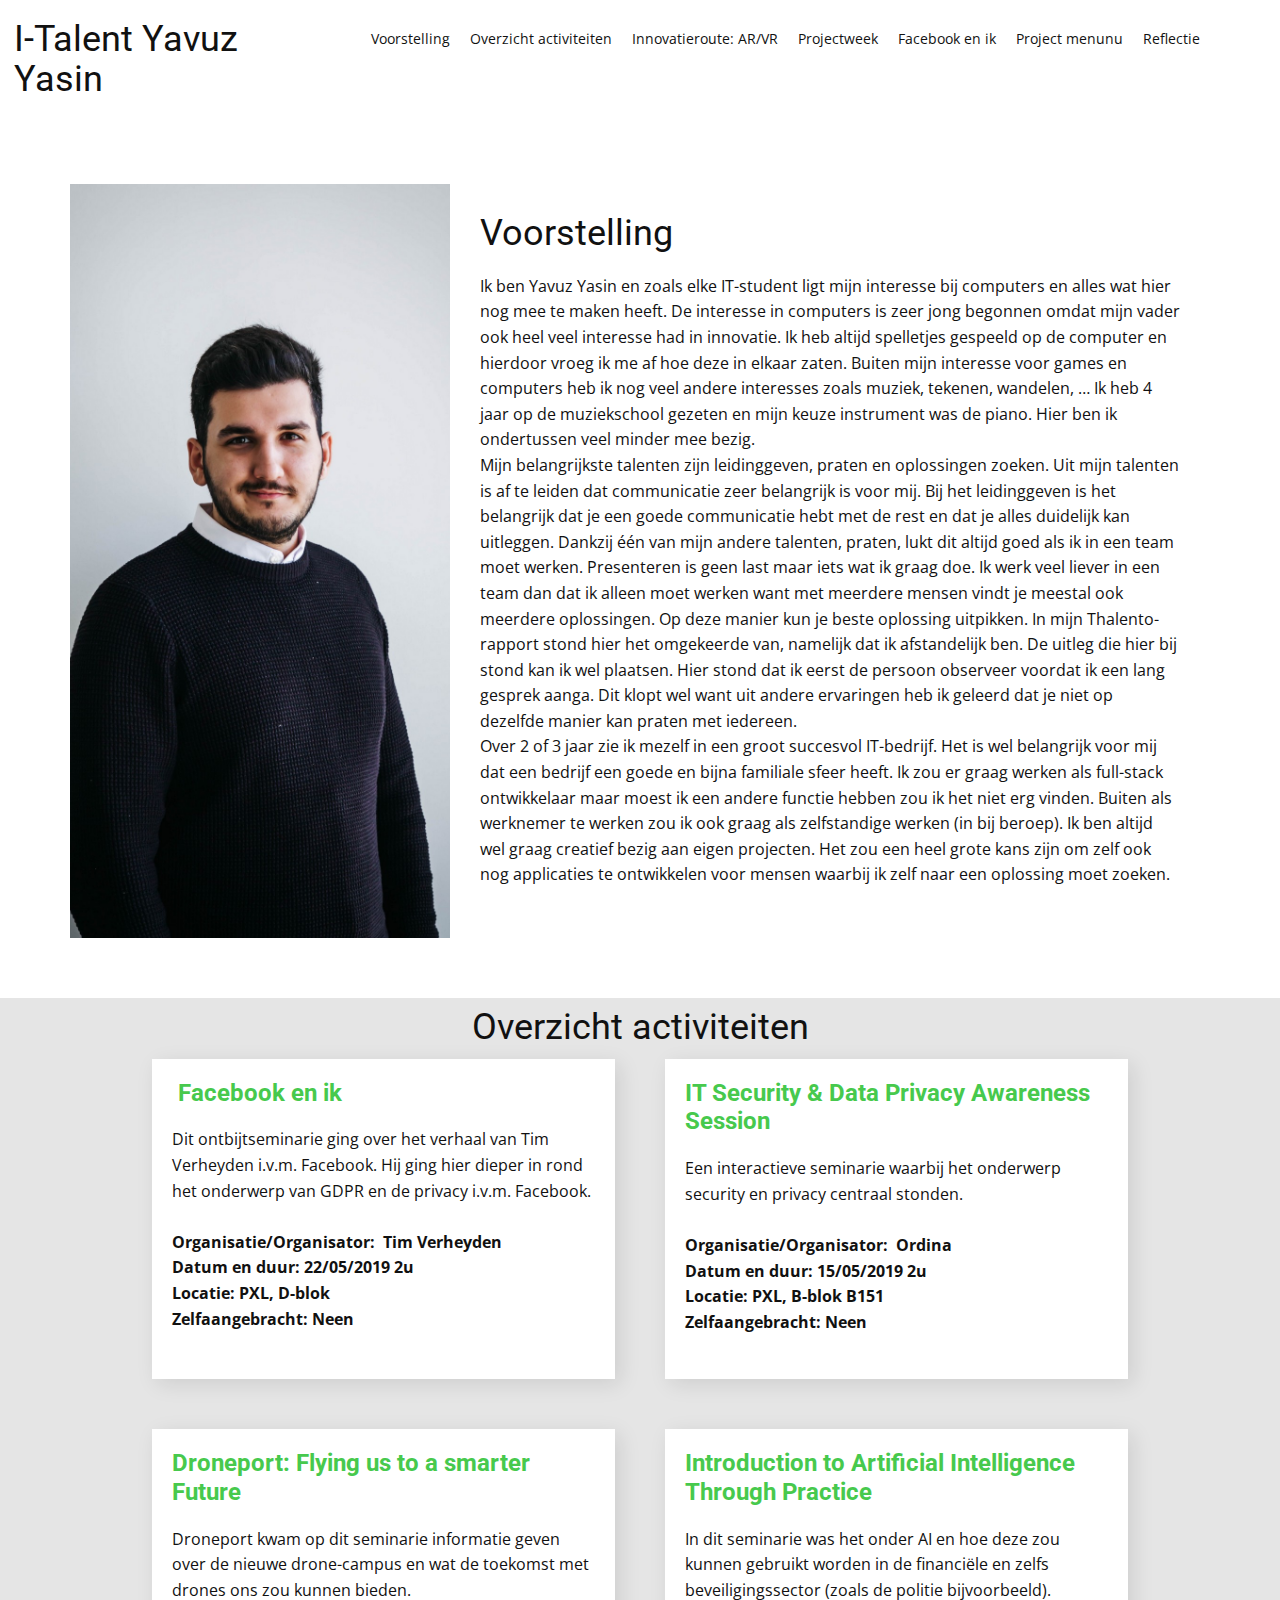
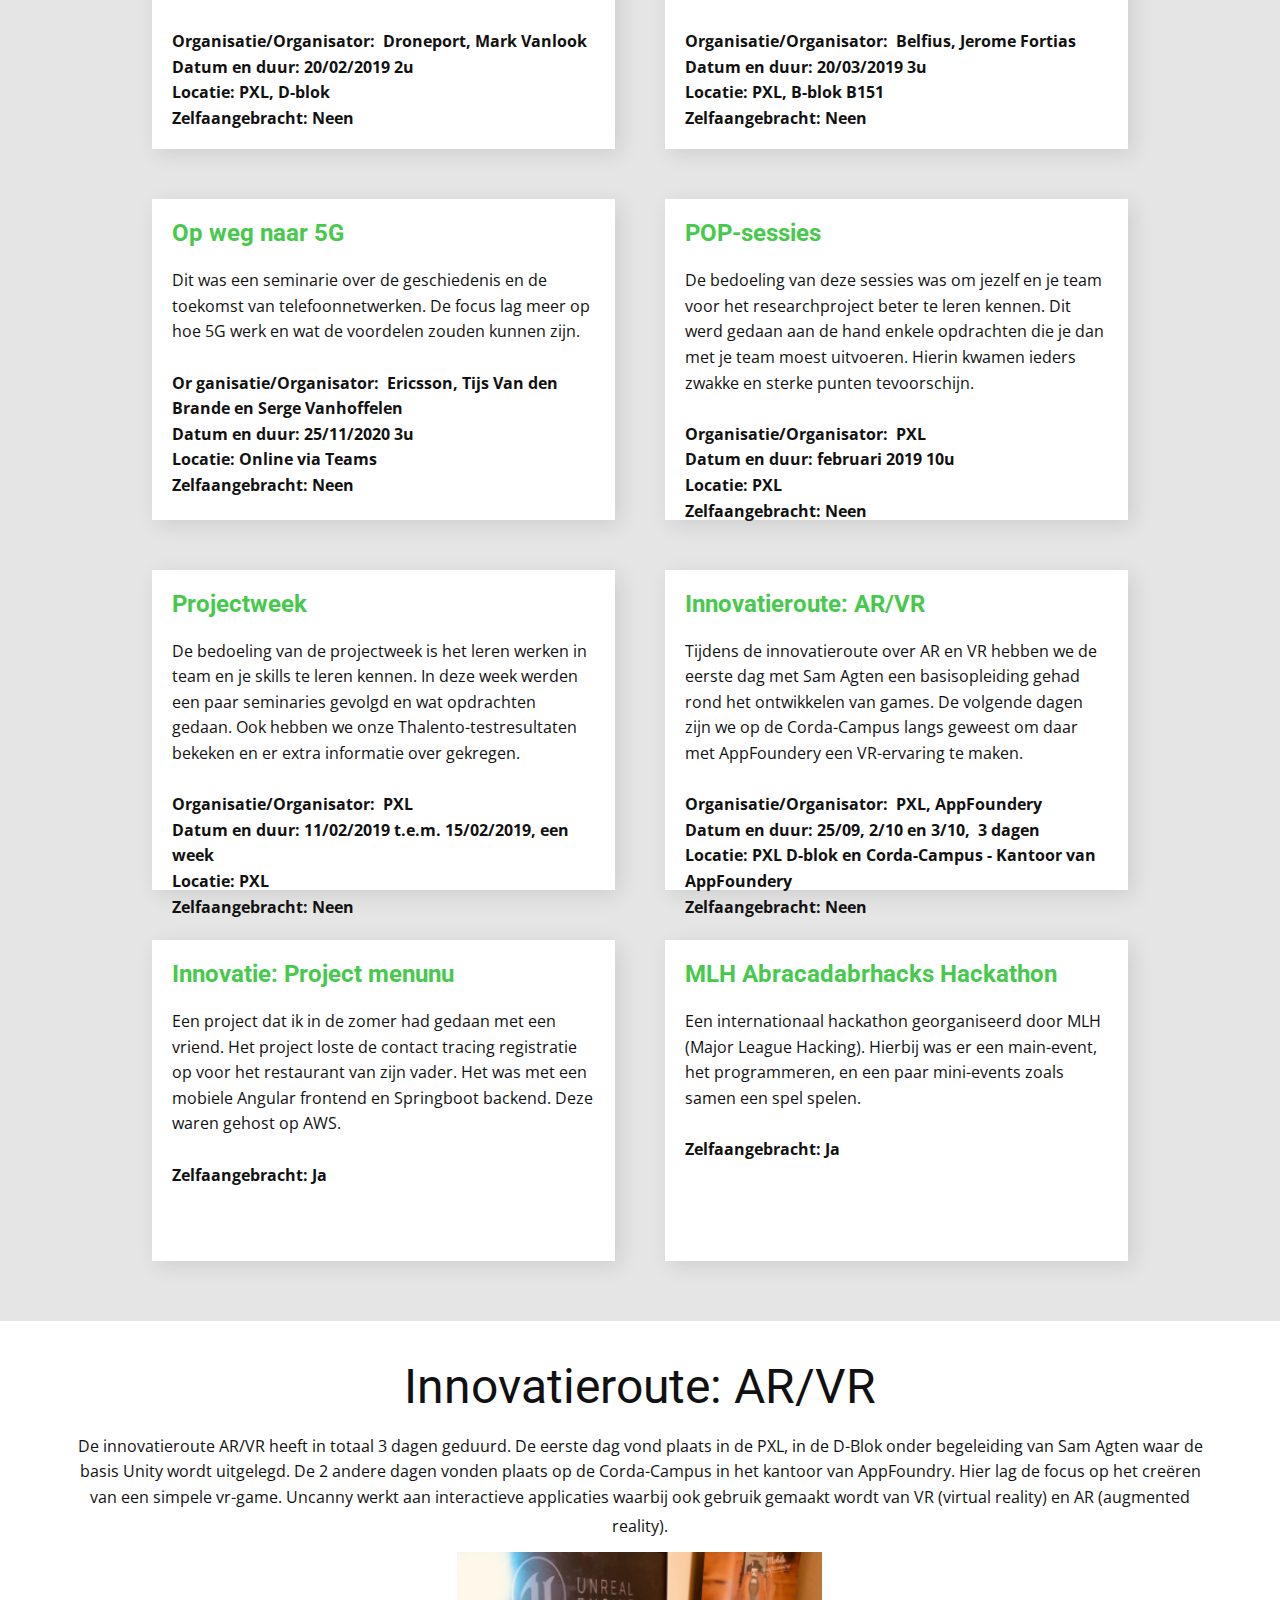
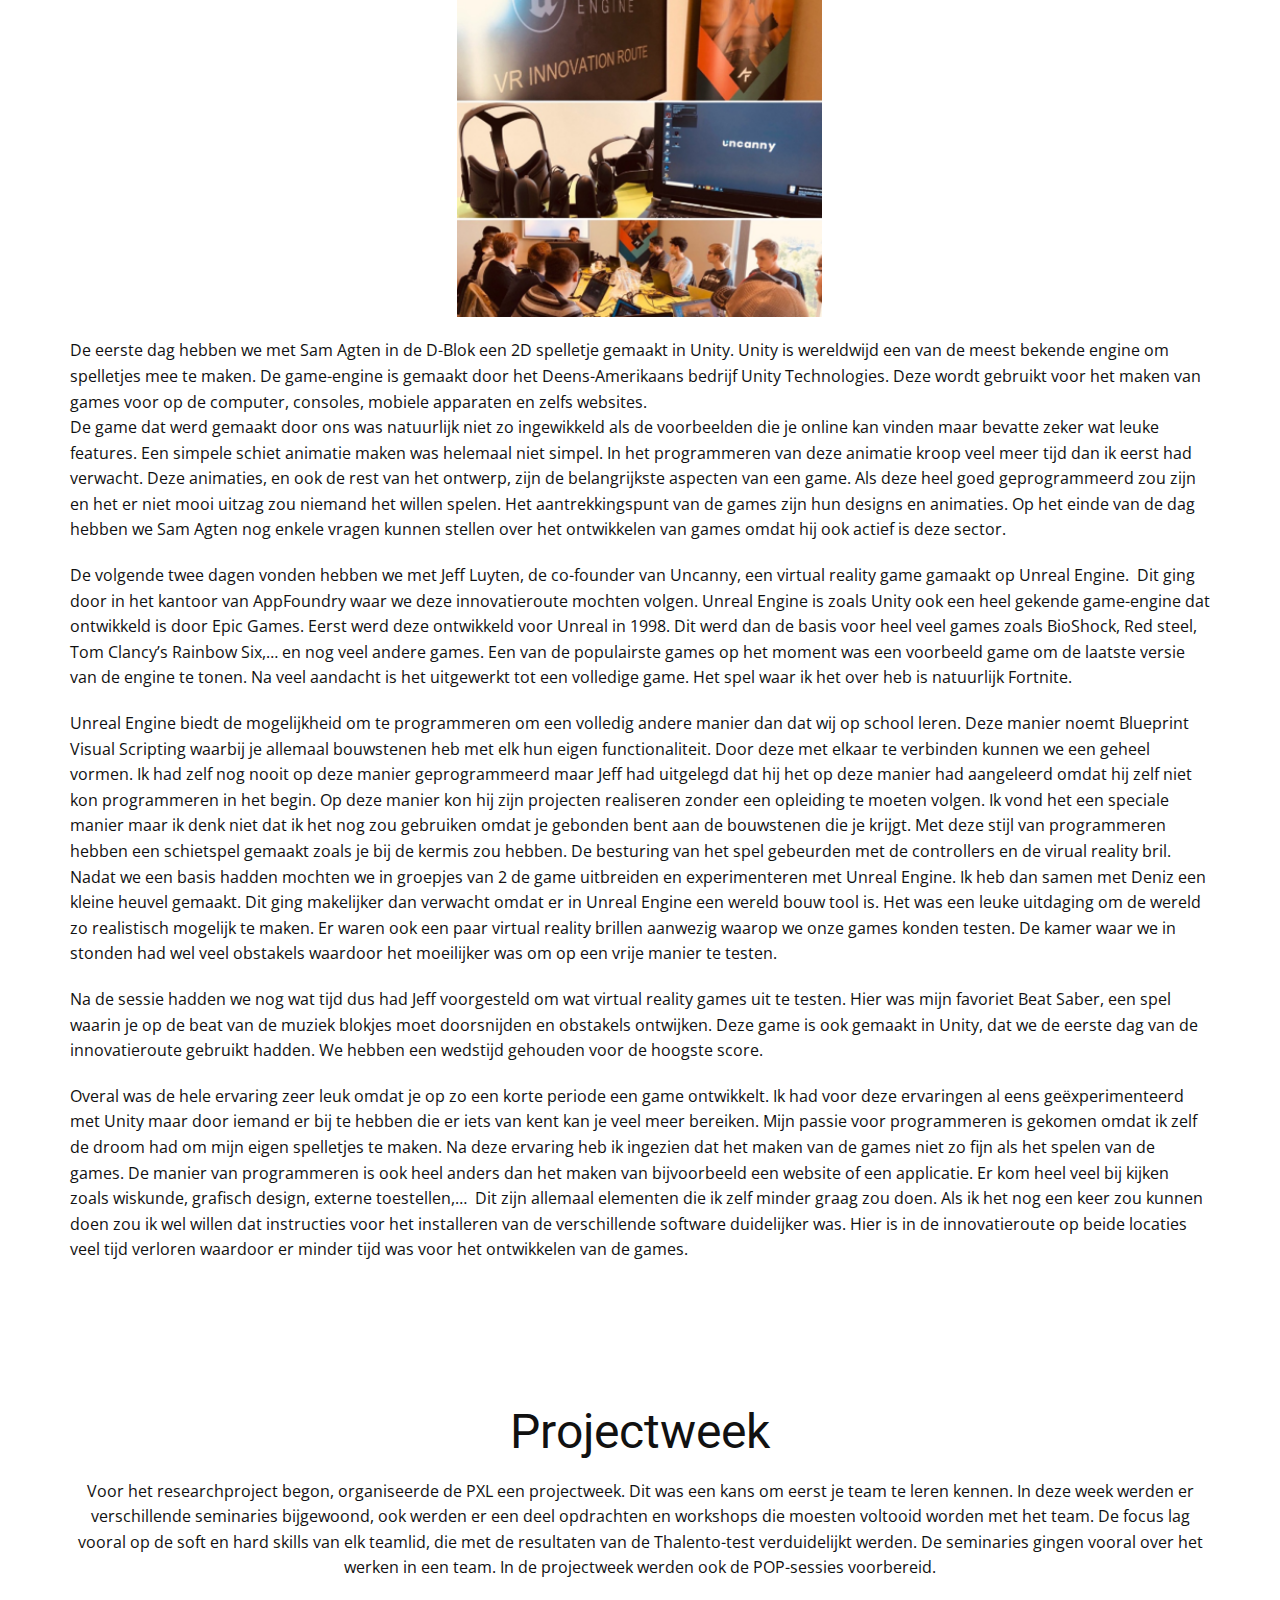
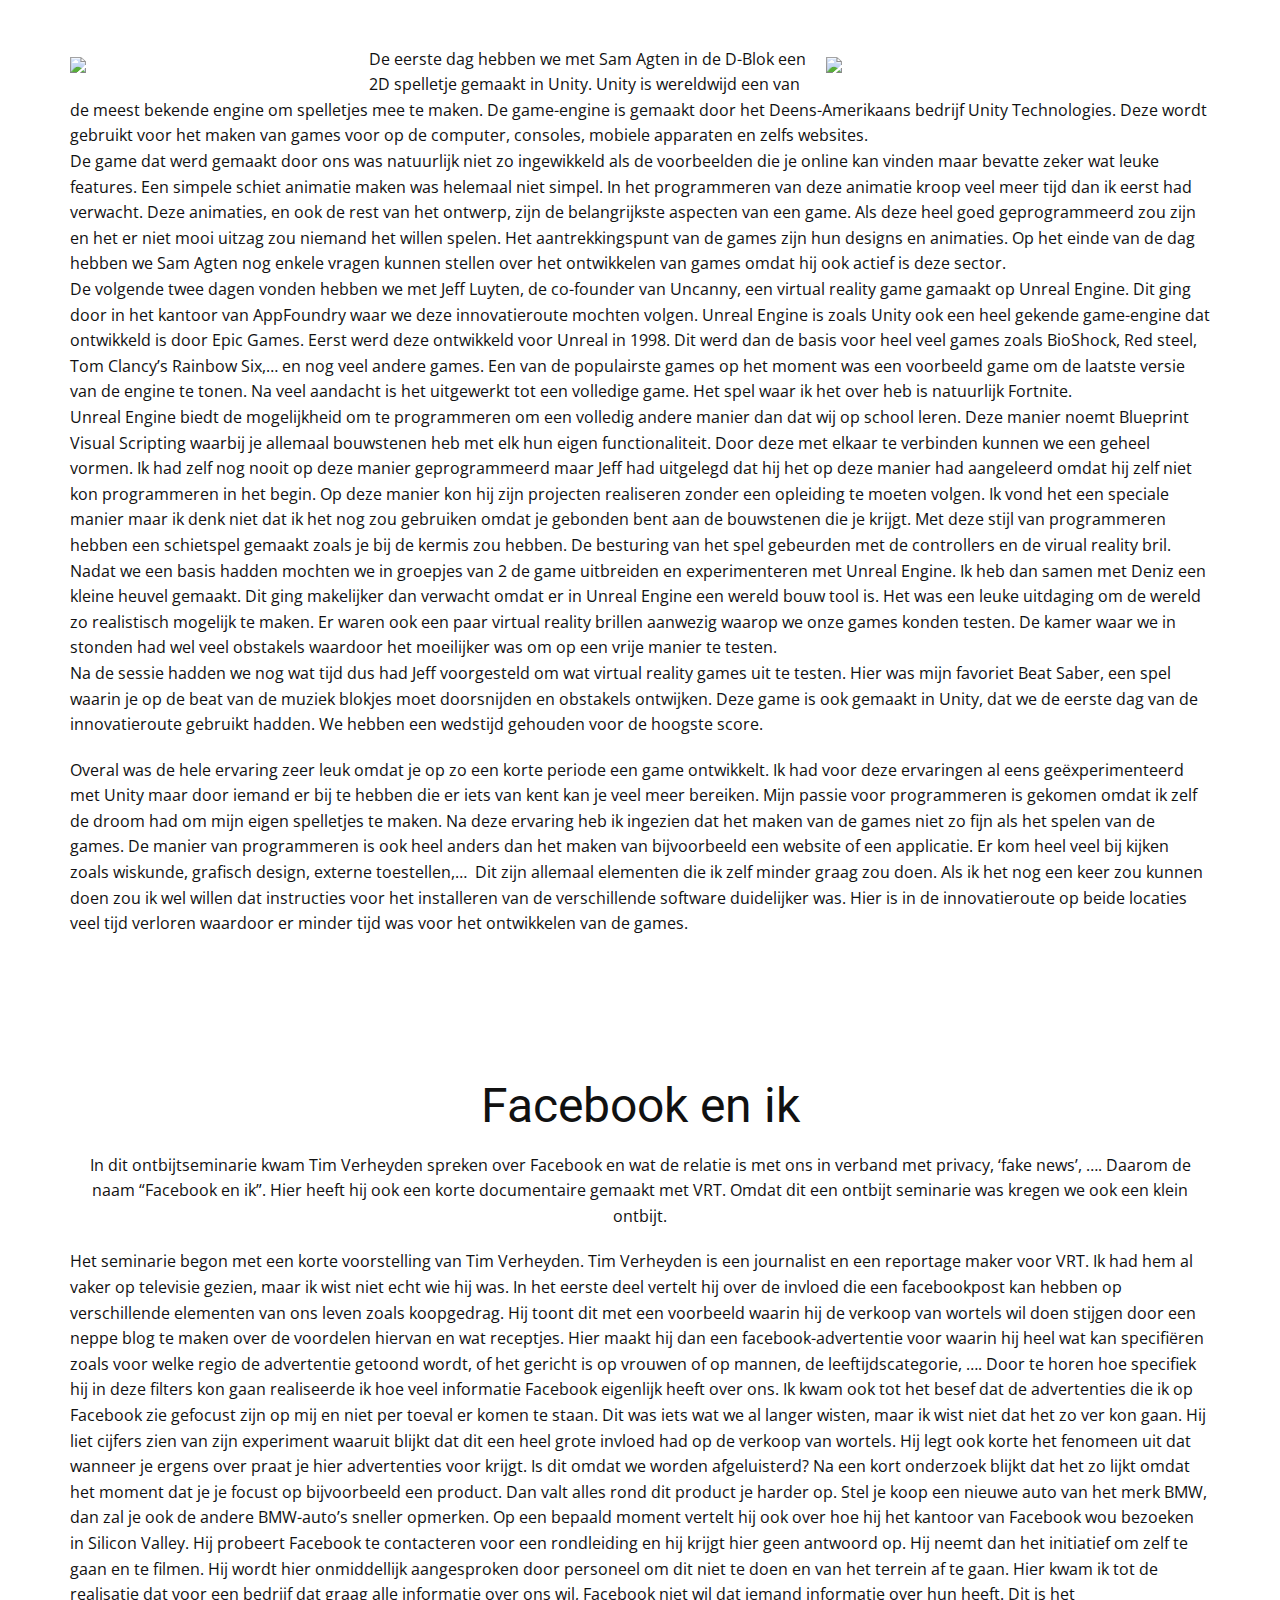
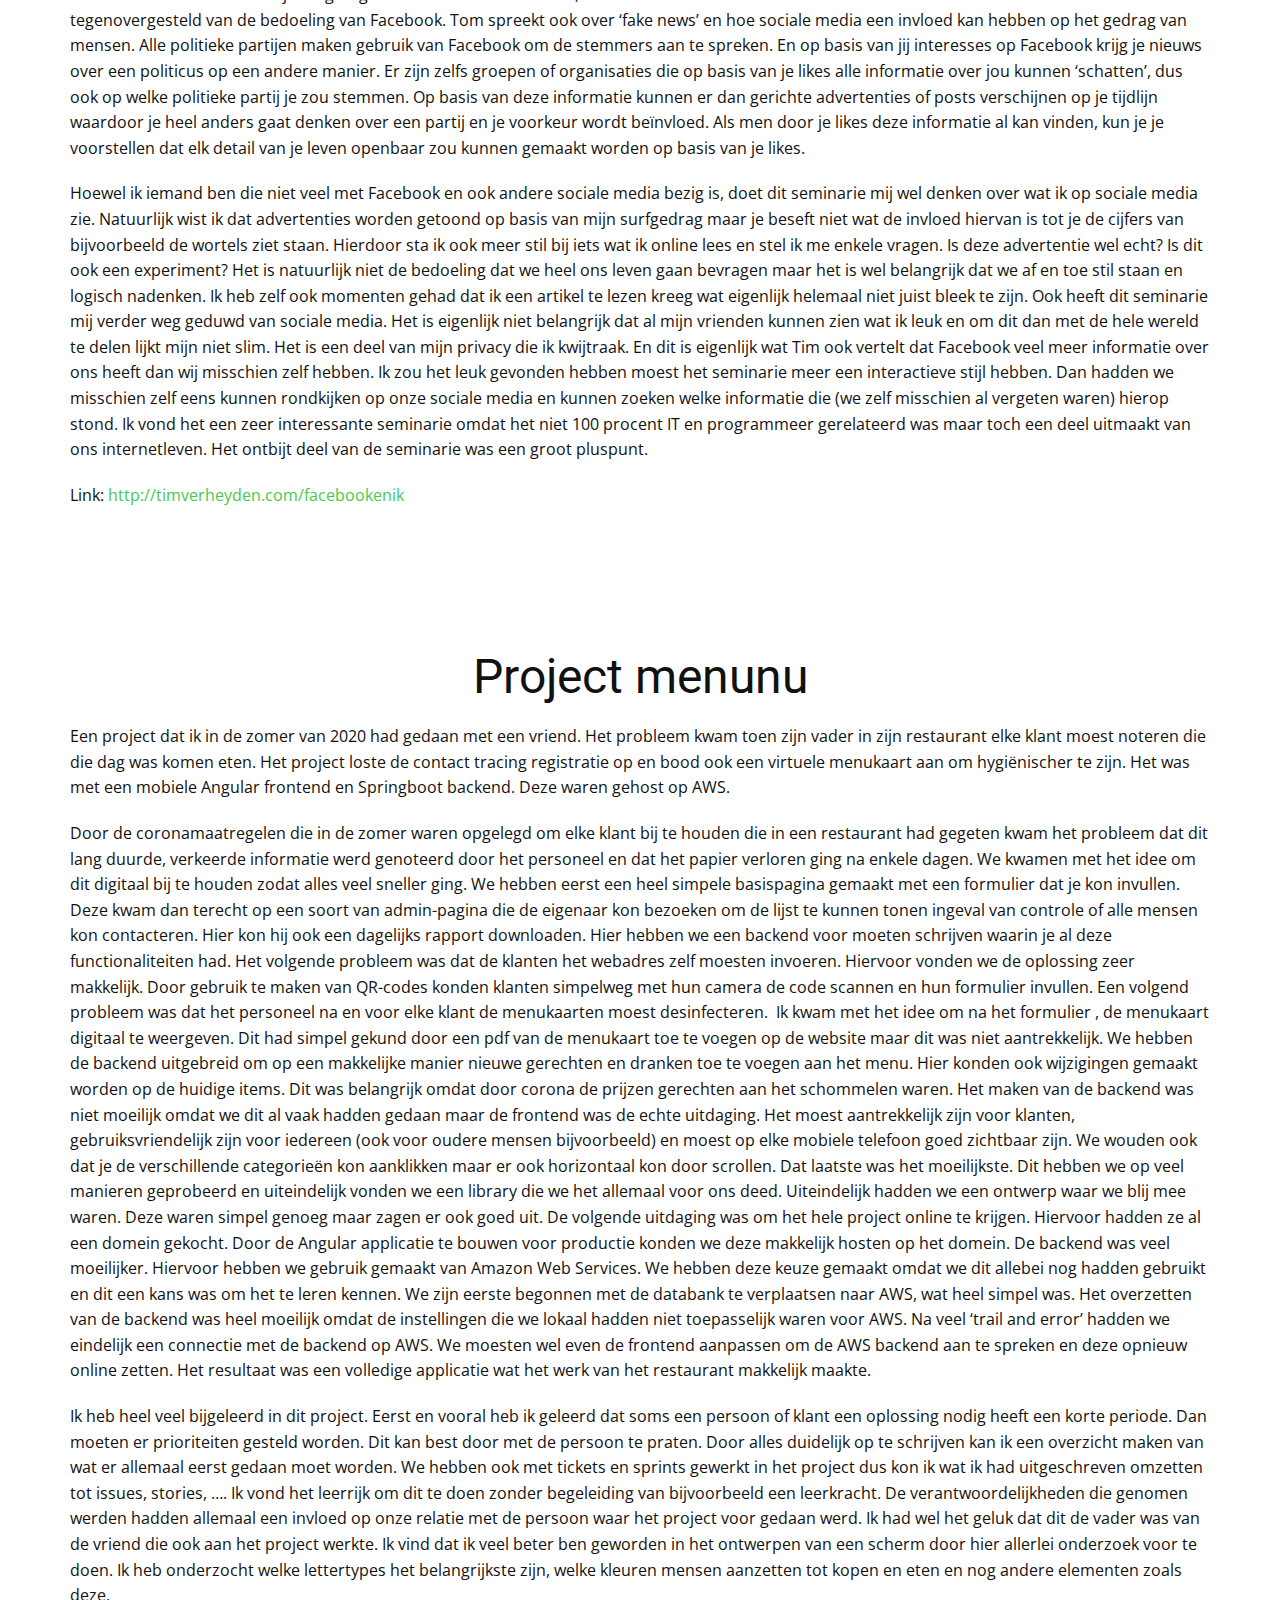
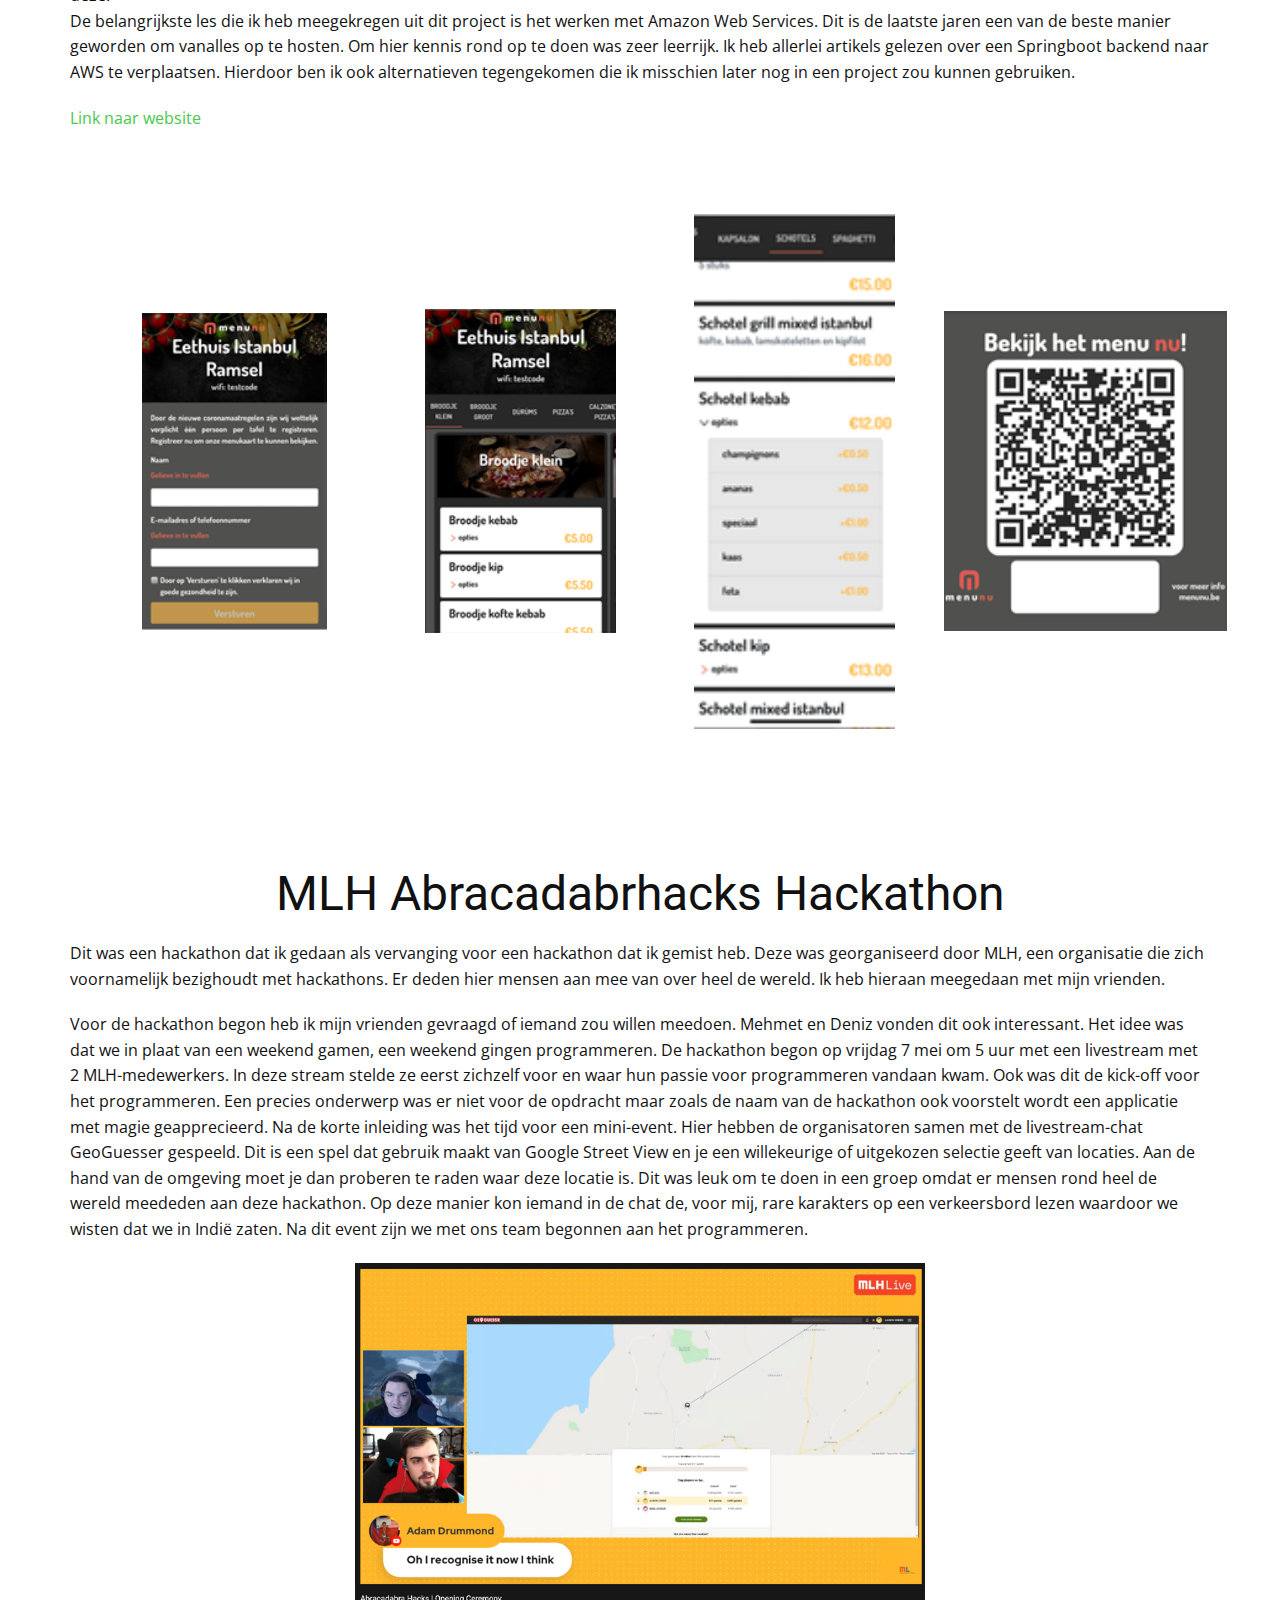
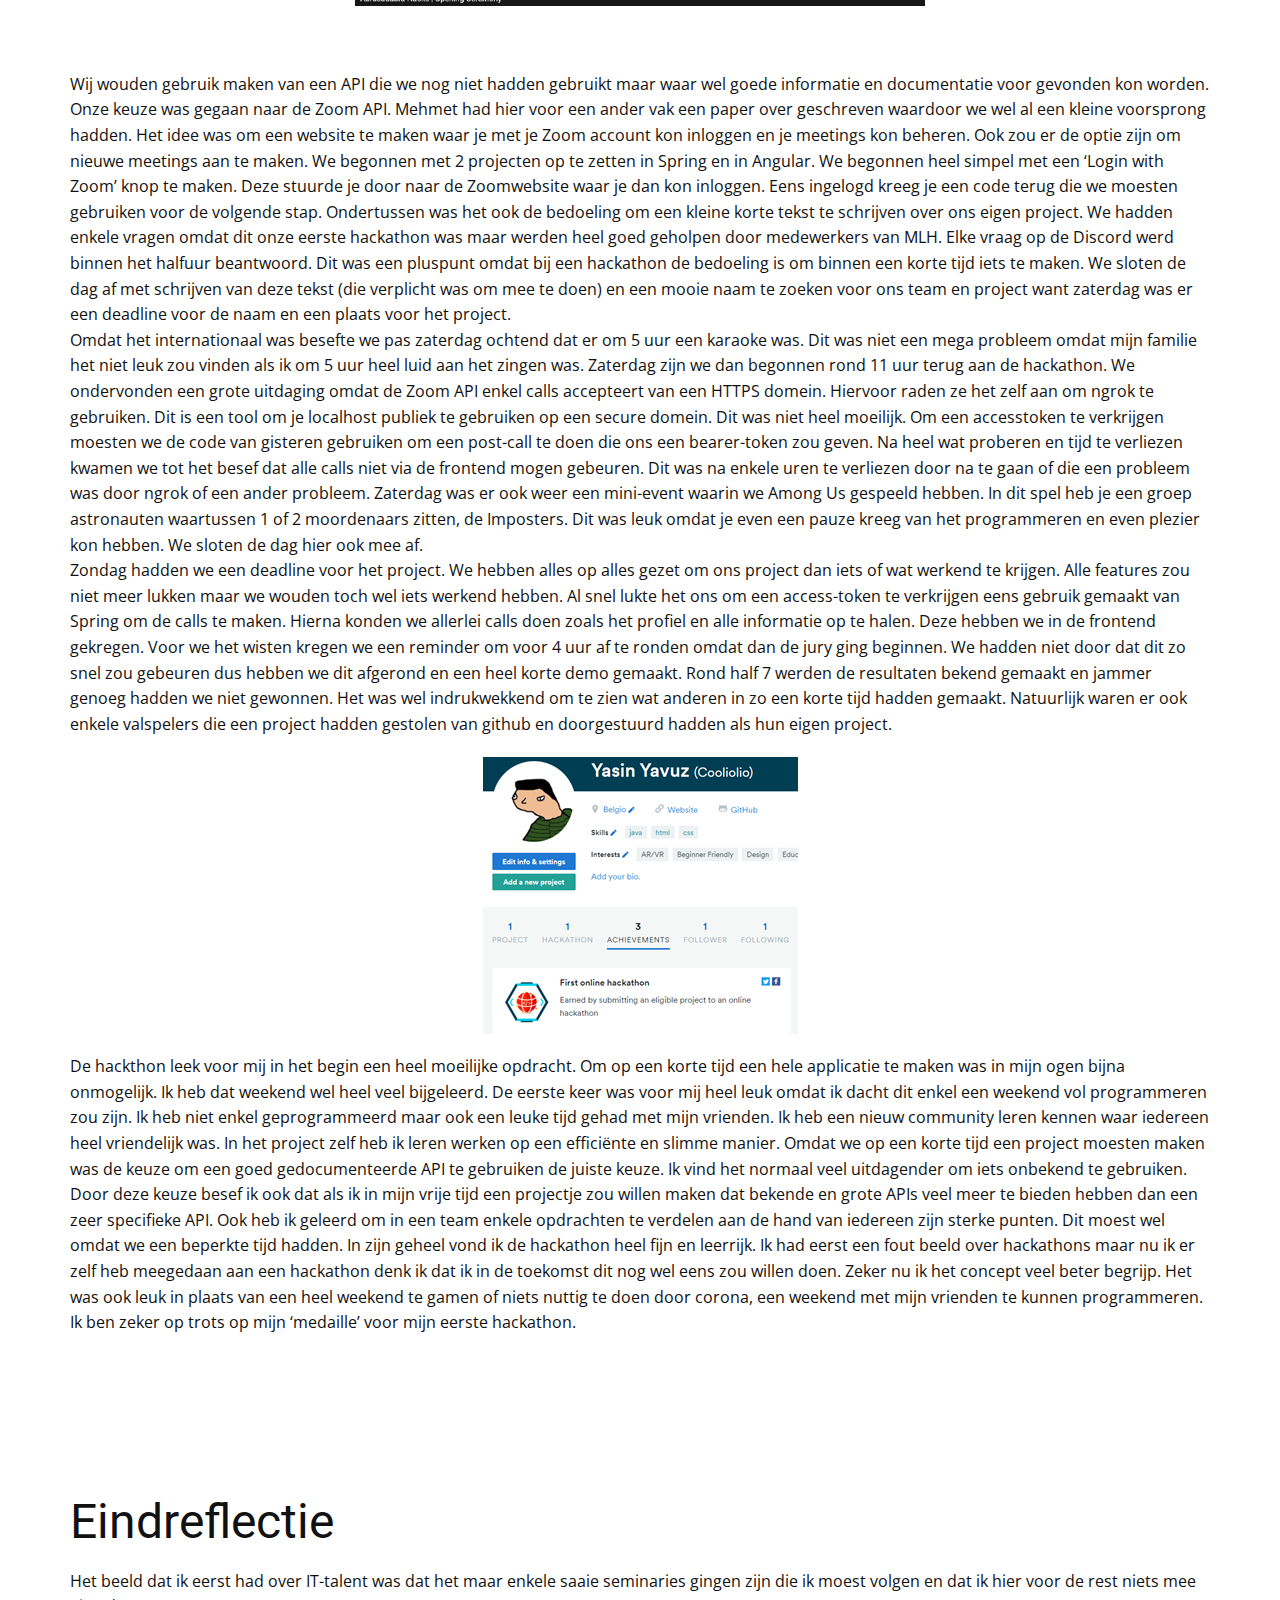
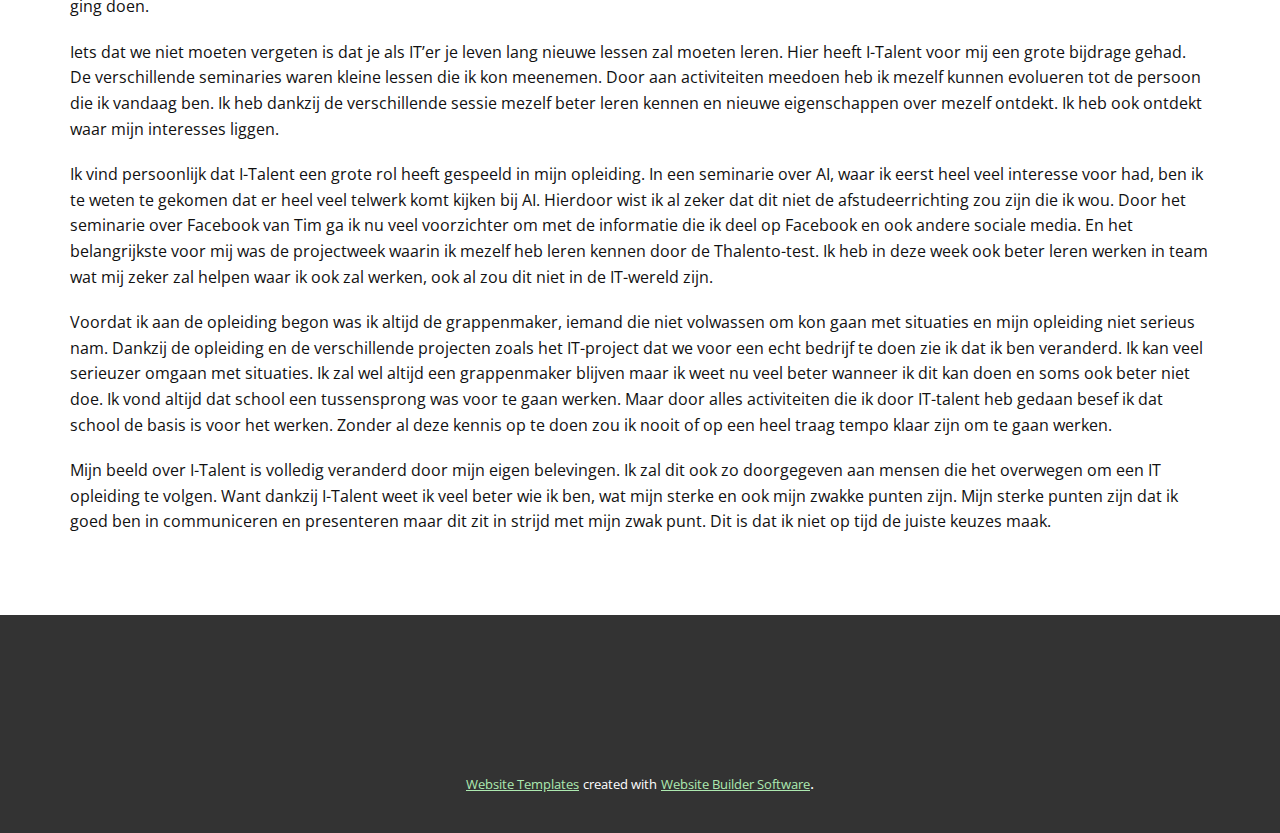
==== commit 73b5832b: "Updated picture" ====
--- a/Thuis.html
+++ b/Thuis.html
@@ -78,10 +78,10 @@
         <div class="u-clearfix u-expanded-width u-layout-wrap u-layout-wrap-1">
           <div class="u-layout">
             <div class="u-layout-row">
-              <div class="u-align-left u-container-style u-image u-layout-cell u-size-13 u-image-1" data-image-width="244" data-image-height="521">
+              <div class="u-align-left u-container-style u-image u-layout-cell u-size-20 u-image-1" data-image-width="2999" data-image-height="3749">
                 <div class="u-container-layout u-valign-top u-container-layout-1"></div>
               </div>
-              <div class="u-container-style u-layout-cell u-size-47 u-layout-cell-2">
+              <div class="u-container-style u-layout-cell u-size-40 u-layout-cell-2">
                 <div class="u-container-layout u-container-layout-2">
                   <h2 class="u-text u-text-default u-text-1">Voorstelling</h2>
                   <p class="u-text u-text-2">Ik ben Yavuz Yasin en zoals elke IT-student
--- a/Thuis.css
+++ b/Thuis.css
@@ -9,8 +9,8 @@
 
 .u-section-1 .u-image-1 {
   min-height: 581px;
-  background-image: url("images/dadadada.PNG");
-  background-position: 50% 8.79%;
+  background-image: url("images/IMG_0015.jpg");
+  background-position: 50% 50%;
 }
 
 .u-section-1 .u-container-layout-1 {
